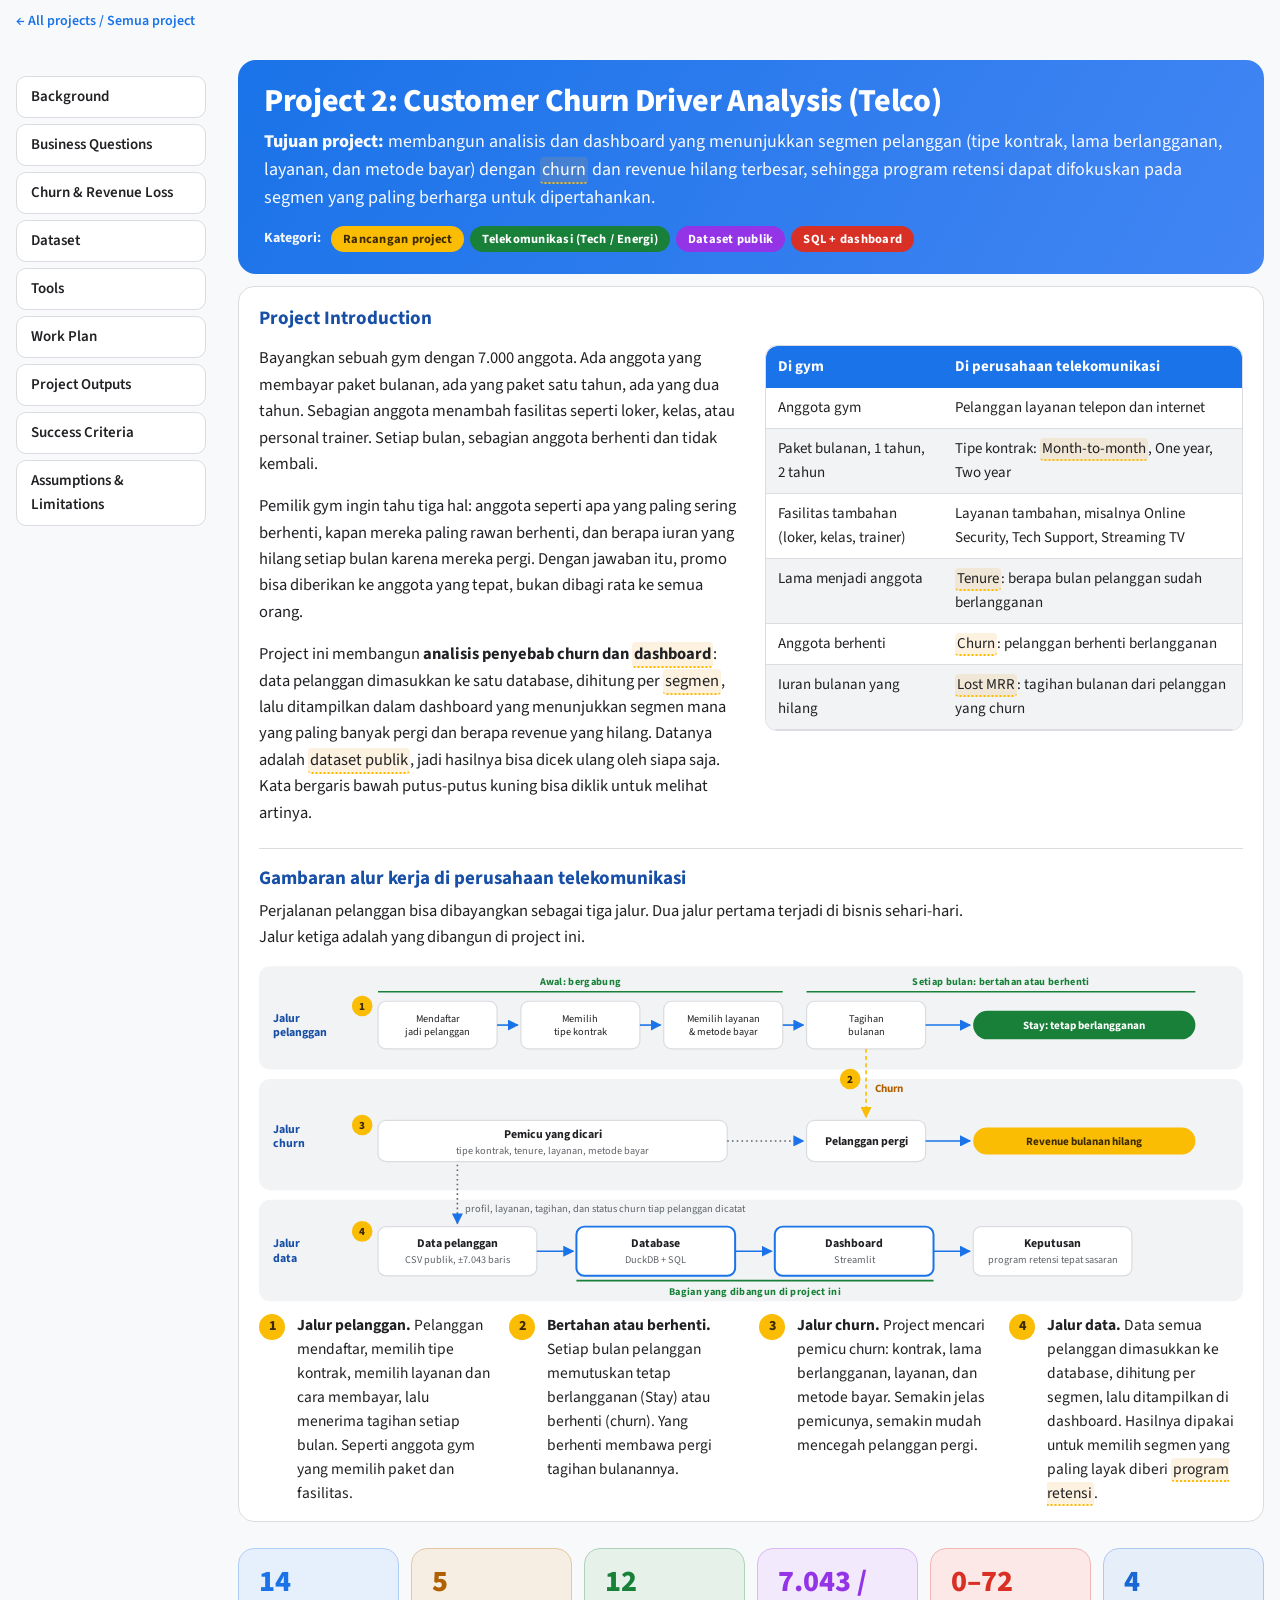
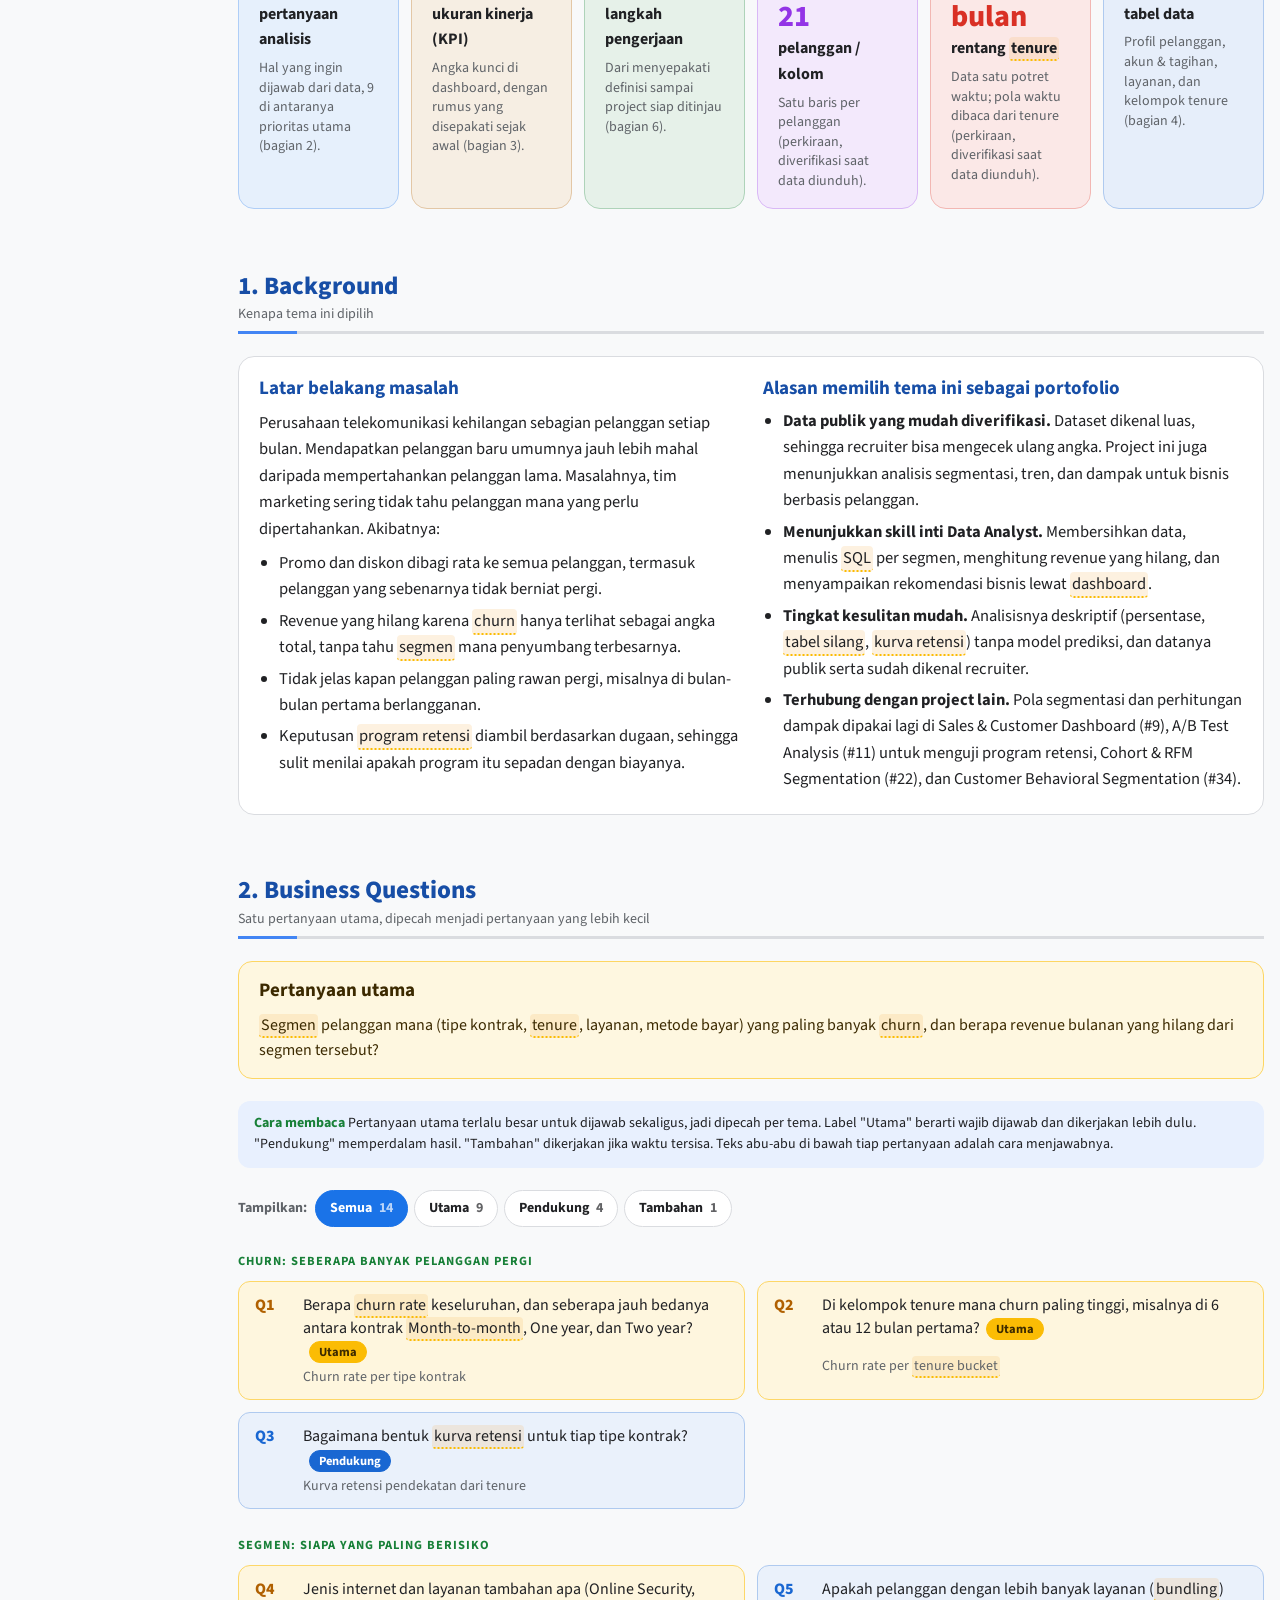
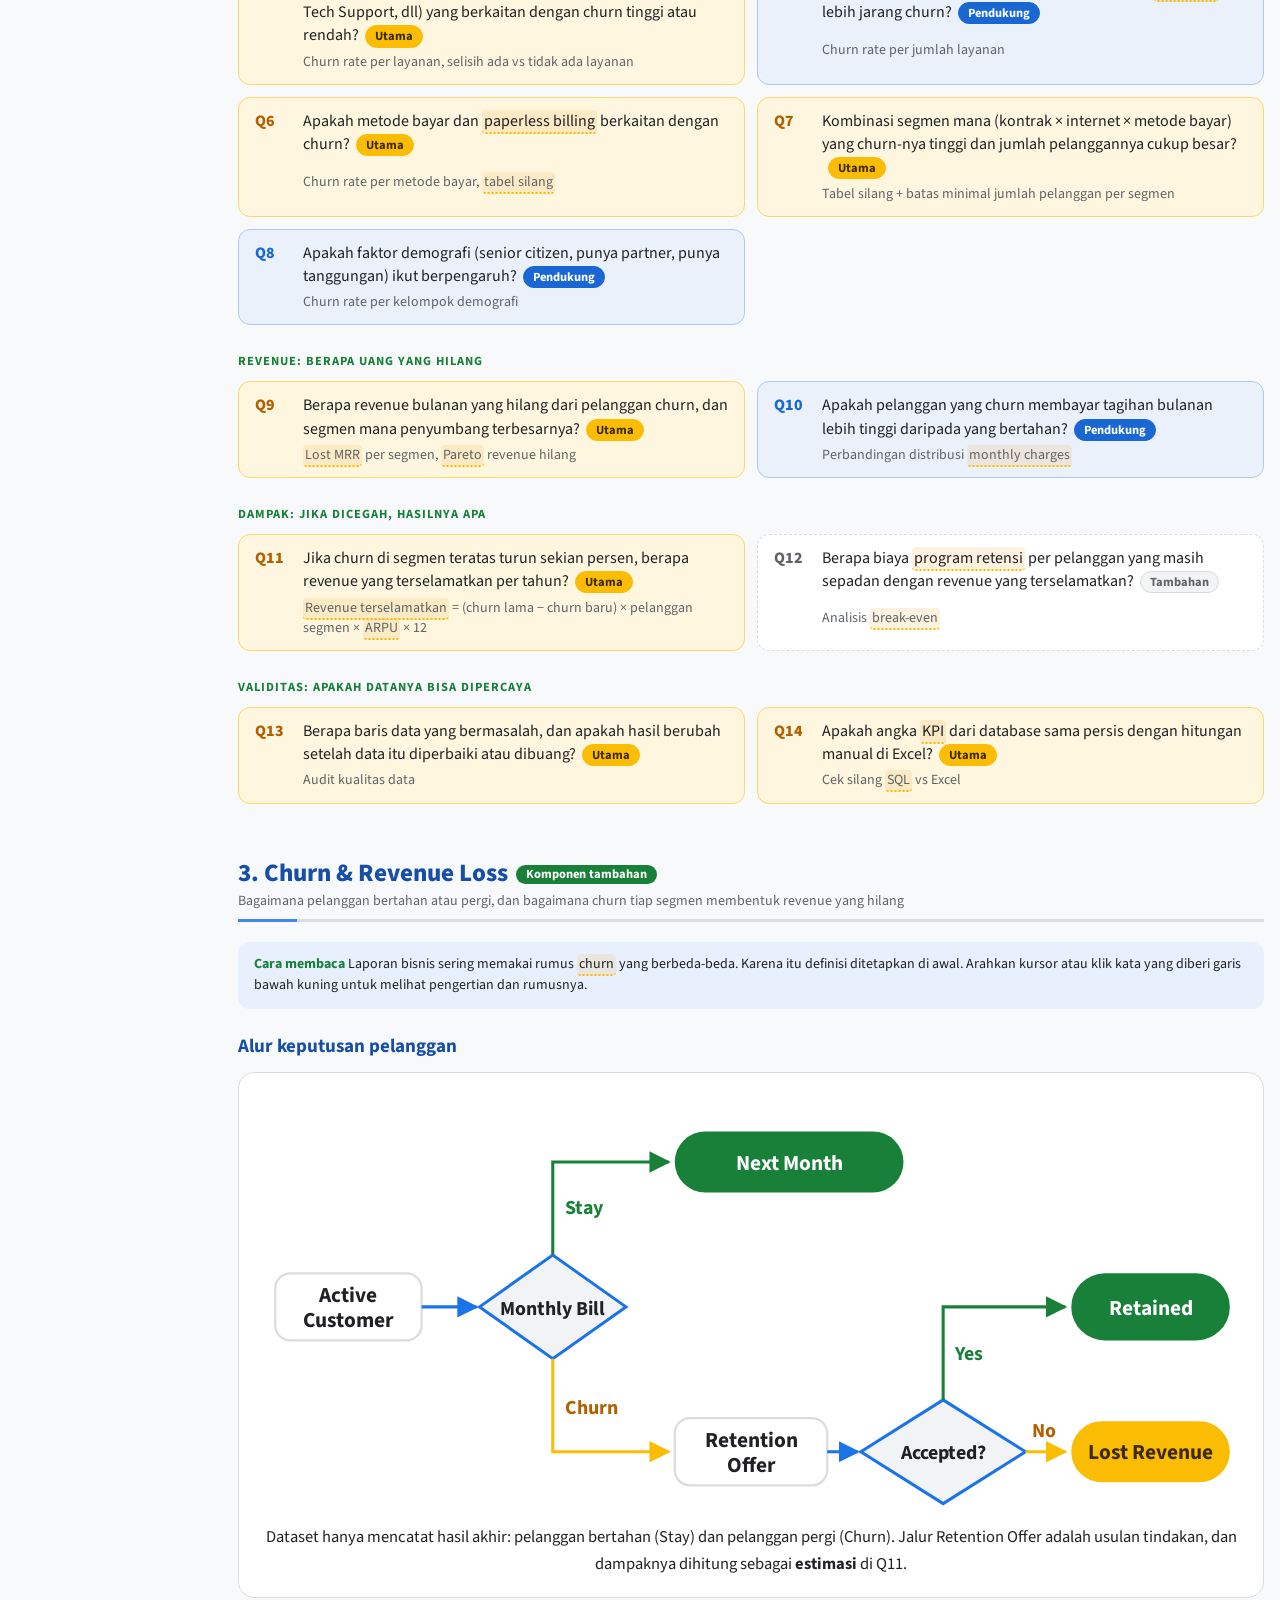
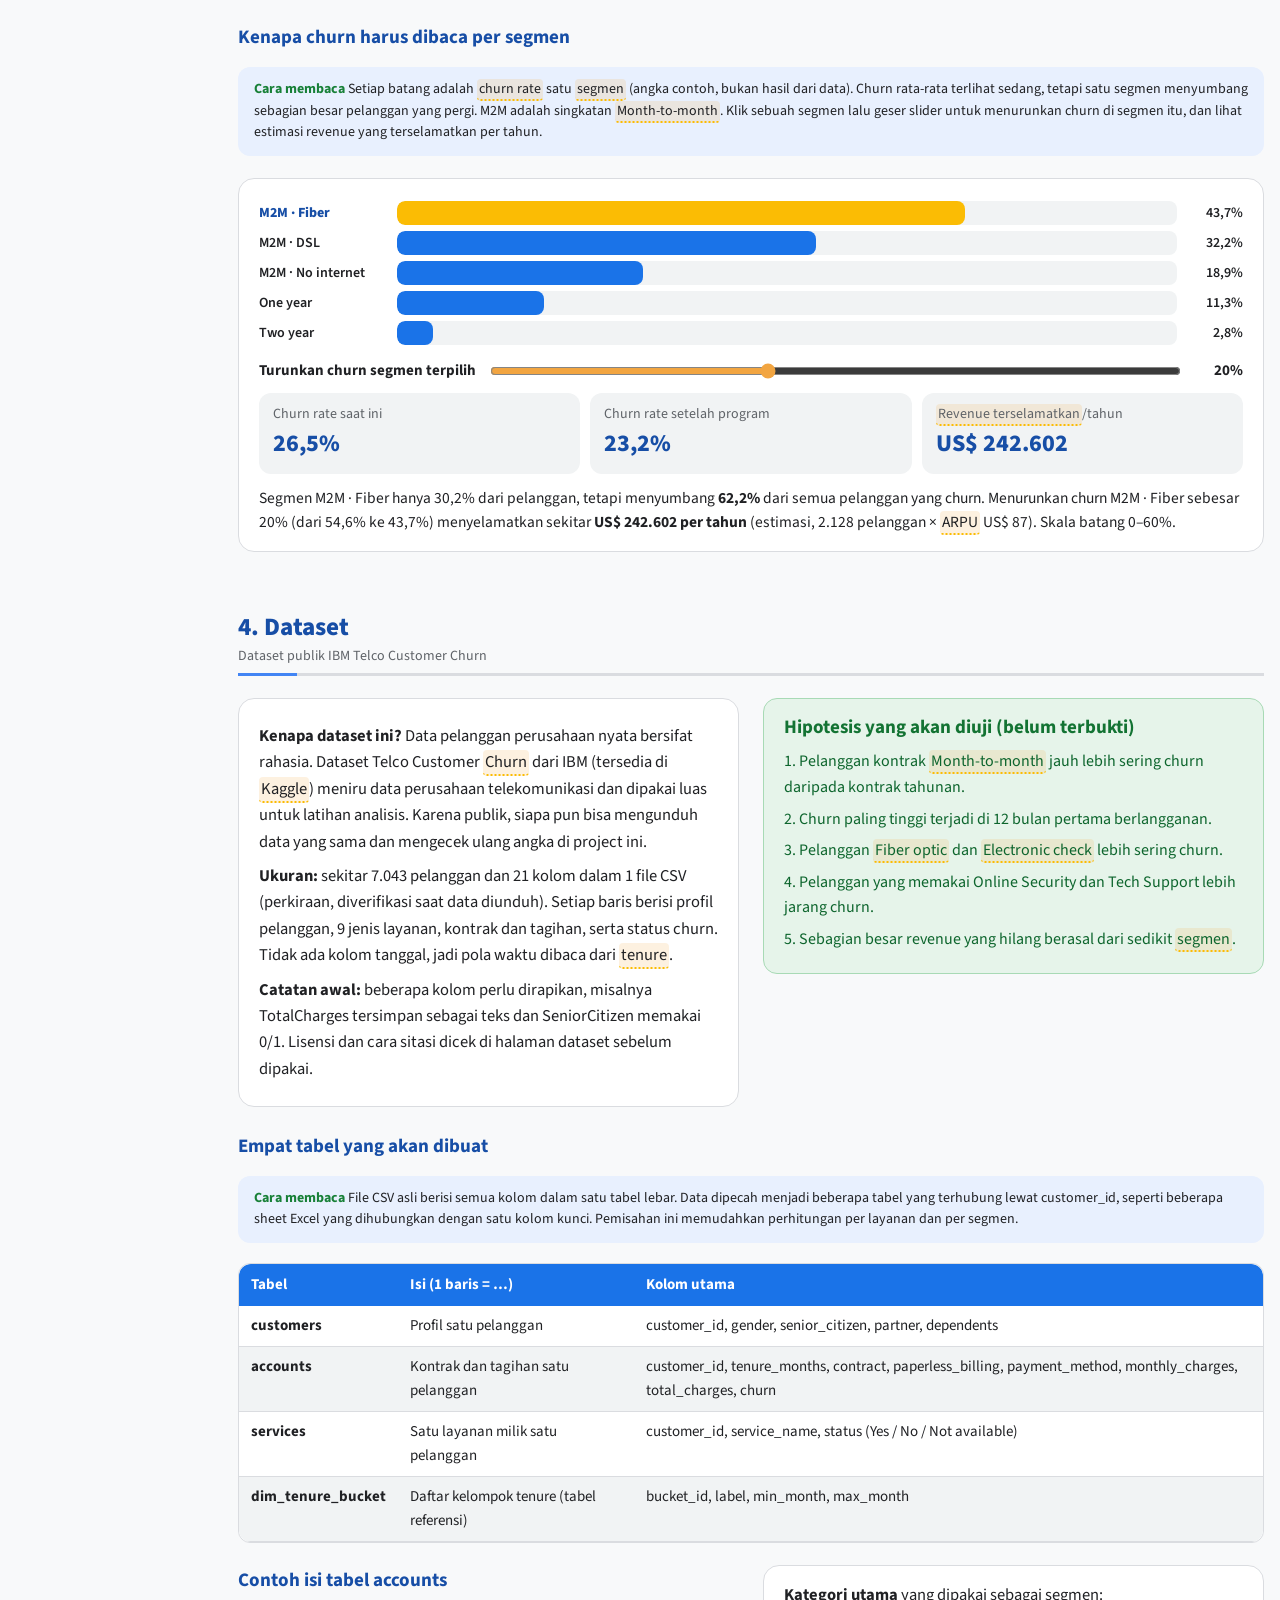
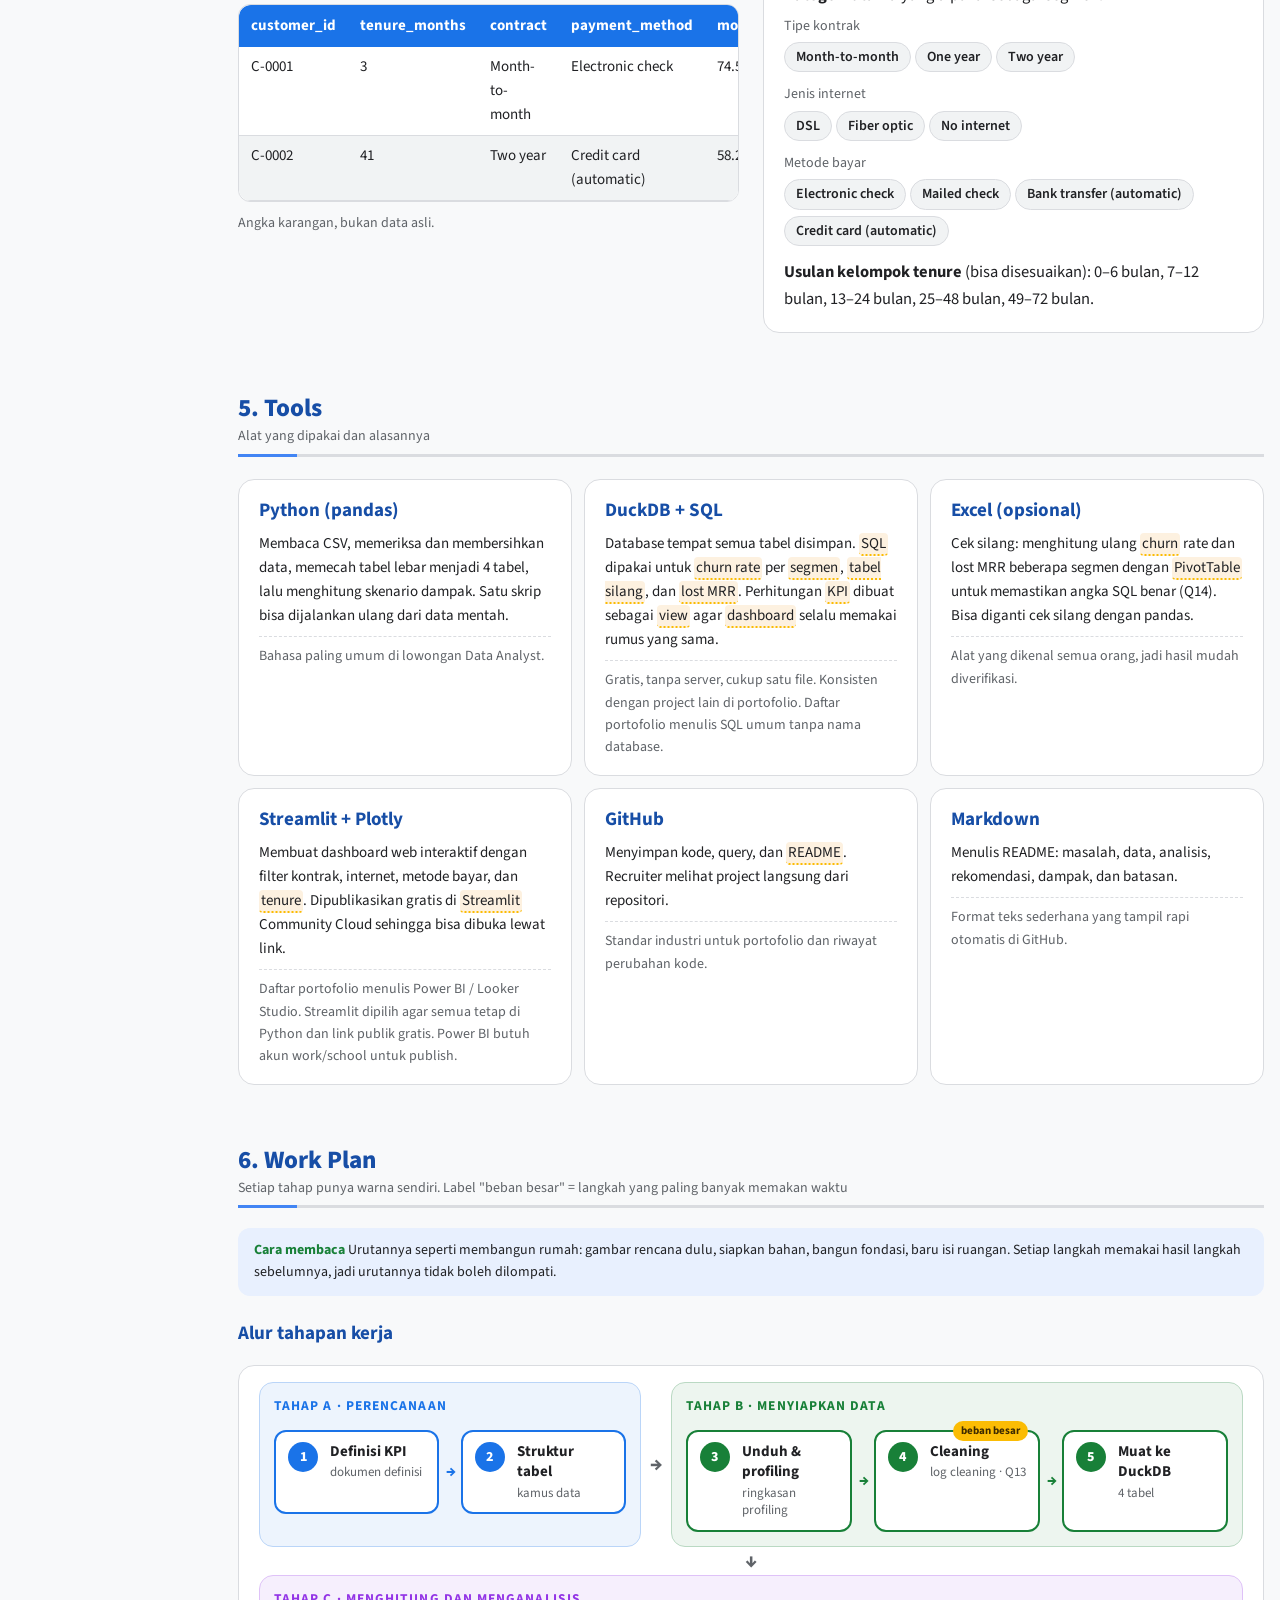
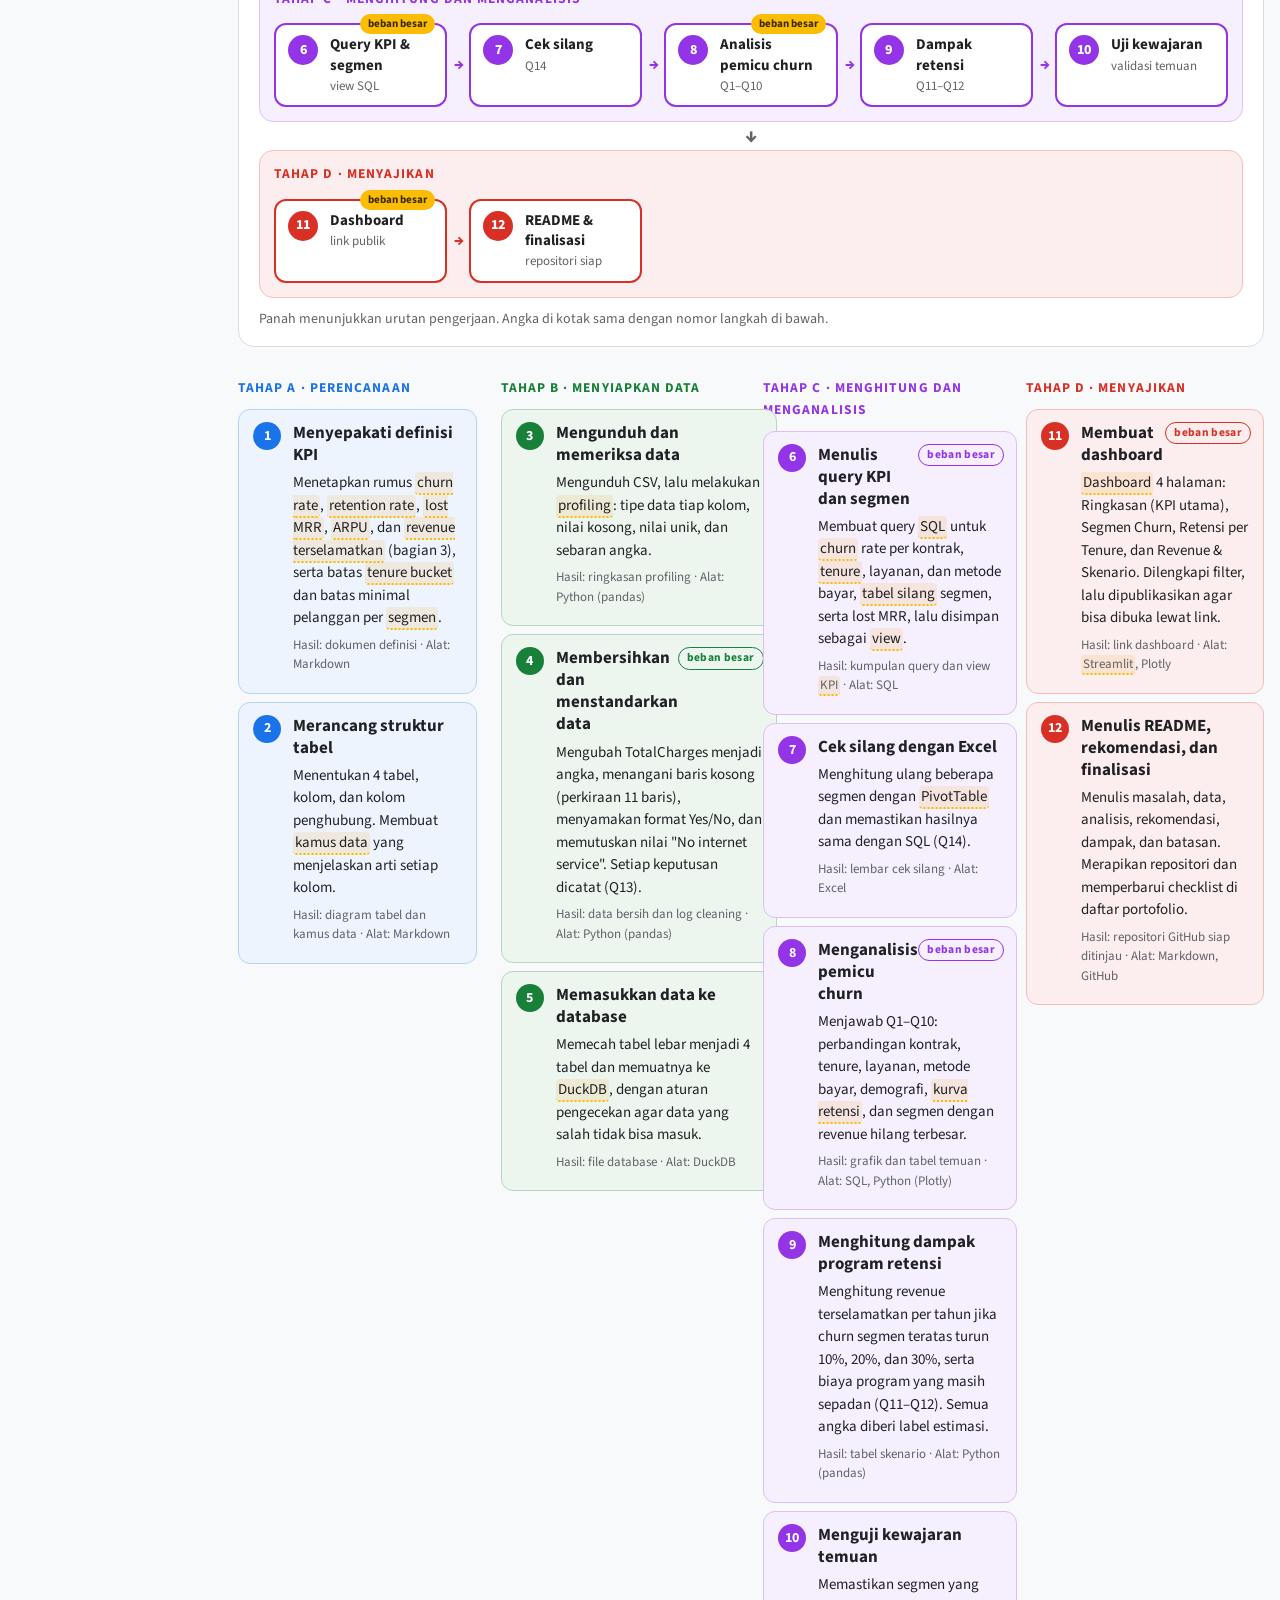
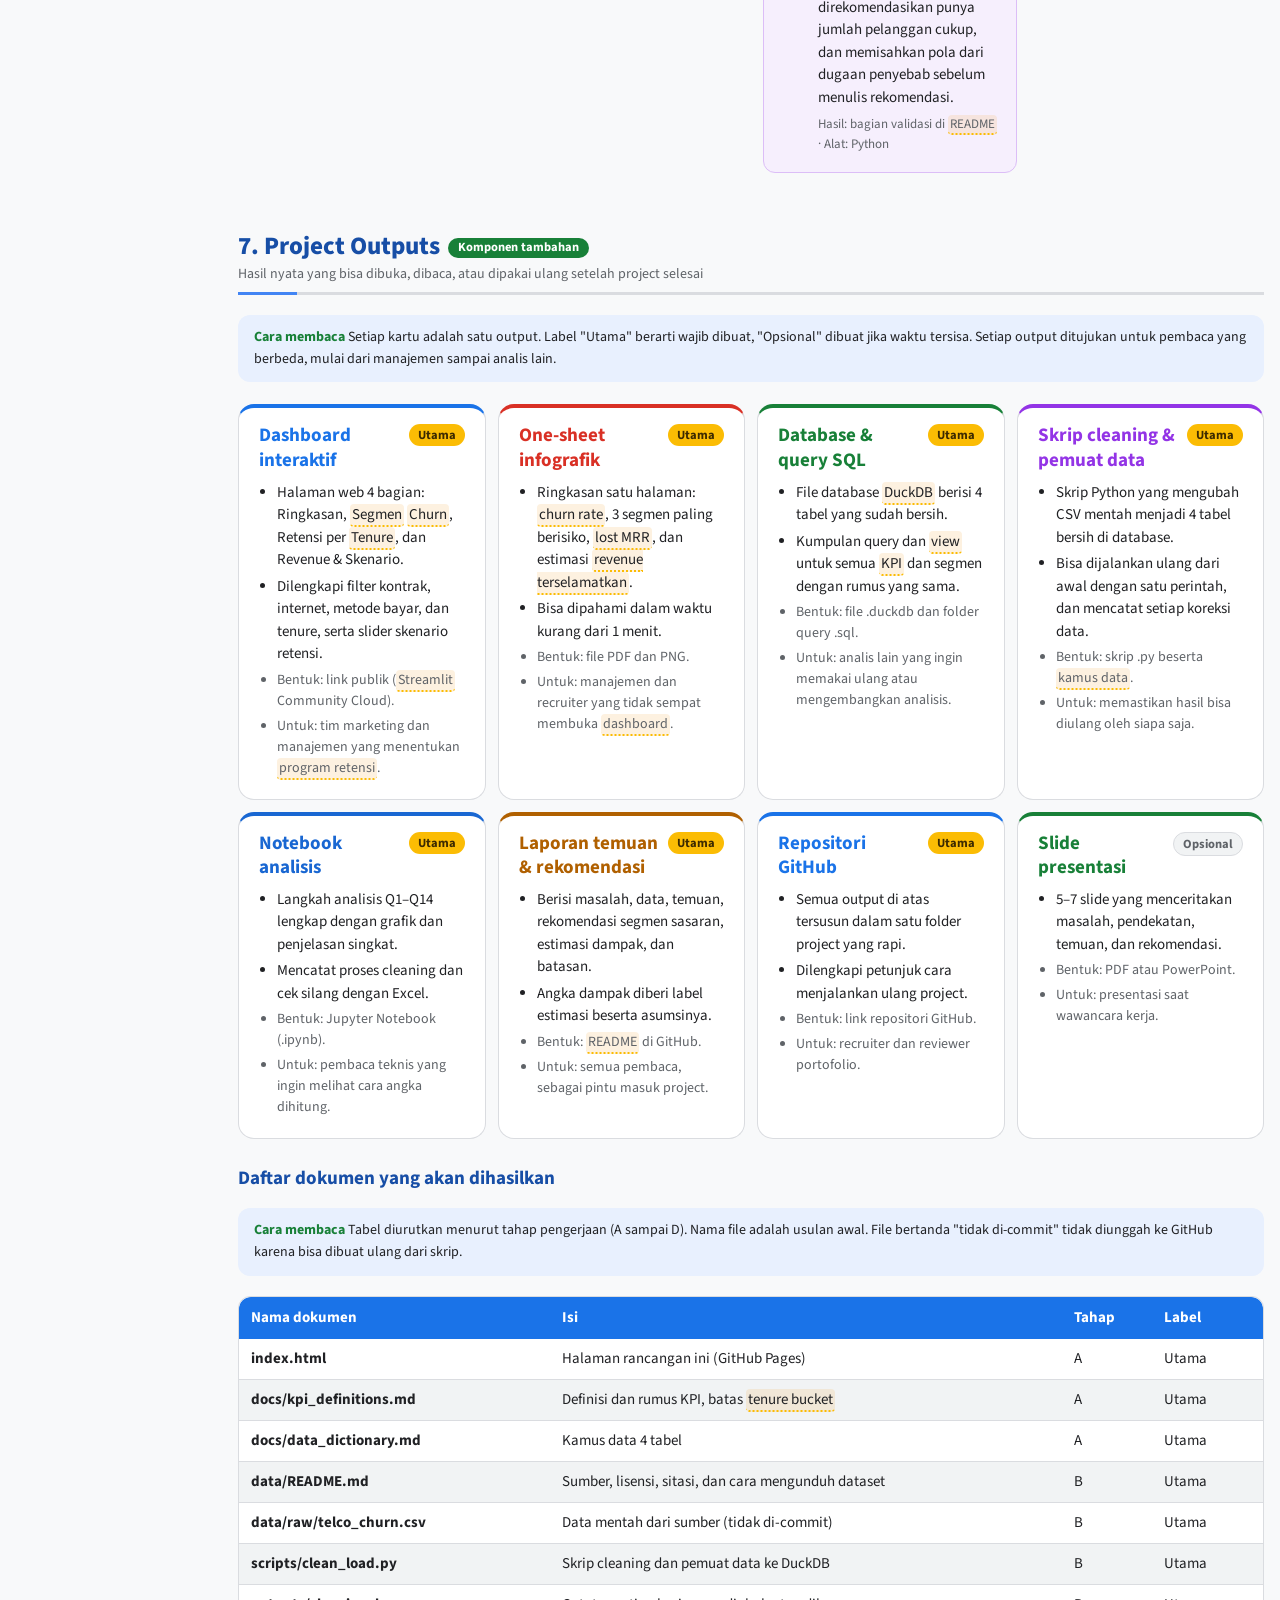
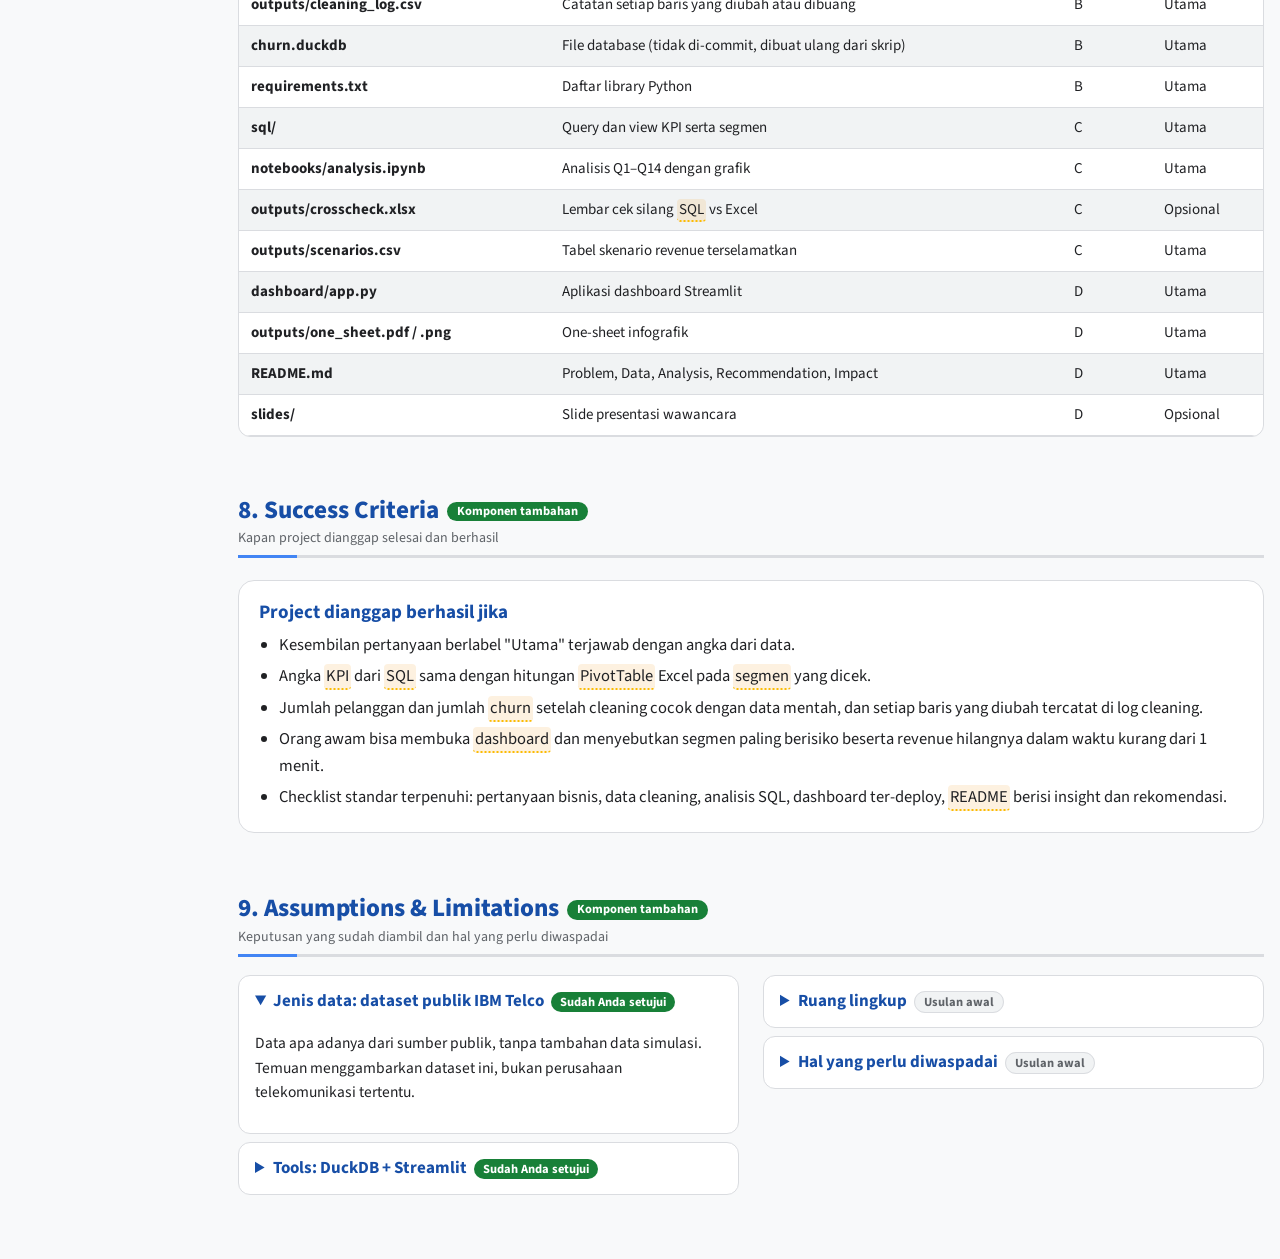
==== index.html @ 42f7bbb7 "Add Project 2 design page and README (status: Design) Co-Authored-By: Claude Opus 5.5 <noreply@anthr" ====
<!doctype html><html><head><meta charset=utf8><meta name=viewport content="width=device-width,initial-scale=1,viewport-fit=cover"><style>:root{color-scheme:light;box-sizing:border-box;padding-top:env(safe-area-inset-top,0px);padding-bottom:env(safe-area-inset-bottom,0px)}html{scroll-padding-top:env(safe-area-inset-top,0px)}body{margin:0;padding:0;font:14px -apple-system,BlinkMacSystemFont,sans-serif;background:#fff;color:#000}img{max-width:100%}[hidden]:not([hidden=until-found i]){display:none!important}</style></head><body>
<a href="https://bagusbernadi.github.io/" style="display:inline-block;margin:12px 16px;font:600 14px/1.4 'Source Sans 3',Arial,sans-serif;color:#1A73E8;text-decoration:none">← All projects / Semua project</a>
<title>Project 2: Customer Churn Telco</title>
<meta name="claude:viewport-fit-sides" content="cover">
<meta name="description" content="Rancangan project portofolio Data Analyst: analisis pemicu churn pelanggan telekomunikasi dan revenue yang hilang, dengan SQL dan dashboard.">
<link rel="preconnect" href="https://fonts.googleapis.com"><link rel="preconnect" href="https://fonts.gstatic.com" crossorigin>
<link rel="stylesheet" href="https://fonts.googleapis.com/css2?family=Source+Sans+3:wght@400;600;700;800&display=swap">
<style>
/* Layout: tema terang ala Google (single theme, sengaja): latar putih keabuan, kartu putih;
   biru = struktur, kuning = penanda utama, hijau = info pendukung, merah = aksen.
   Skala huruf: H1 32 · H2 25 · H3 19 · body 16.5 · keterangan 14 · label 12.5 */
:root{color-scheme:light;
--bg:#F8F9FA;--card:#FFFFFF;--sub:#F1F3F4;--line:#DADCE0;
--ink:#202124;--head:#174EA6;--mut:#5F6368;
--navy:#1A73E8;--navy-ink:#FFFFFF;--teal:#188038;--amber:#FBBC04;--amber-ink:#3C2A00;--bar:#1A73E8;--soft:#E8F0FE;
--gb:#4285F4;--gr:#EA4335;--gy:#FBBC04;--gg:#34A853;
--navyH:#1A73E8;--amberH:#B06000;--tealH:#188038;--plumH:#9334E6;--roseH:#D93025;--skyH:#1967D2;--onph:#fff;
--f:"Source Sans 3",Calibri,Carlito,"Segoe UI",Arial,sans-serif;
--h1:clamp(26px,2.6vw,32px);--h2:clamp(21px,2vw,25px);--h3:19px;--body:16.5px;--small:14px;--label:12.5px}
[hidden]{display:none!important}
*{box-sizing:border-box}html{scroll-padding-top:64px;scroll-behavior:smooth}
body{margin:0;background:var(--bg);color:var(--ink);font:400 var(--body)/1.6 var(--f)}
body::before{content:"";position:fixed;inset:0 0 auto;height:env(safe-area-inset-top,0px);background:var(--bg);z-index:10}
main{max-width:880px;margin:0 auto;padding-block:16px 56px;padding-left:max(16px,env(safe-area-inset-left,0px));padding-right:max(16px,env(safe-area-inset-right,0px))}
b,strong{font-weight:700}
nav{position:sticky;top:env(safe-area-inset-top,0px);z-index:9;background:var(--bg);padding:8px 0;display:flex;gap:6px;overflow-x:auto}
nav a{flex:none;background:var(--card);border:1px solid var(--line);color:var(--ink);text-decoration:none;border-radius:999px;padding:6px 14px;font-size:var(--small);font-weight:600}
nav a:hover,nav a:focus-visible{background:var(--amber);border-color:var(--amber);color:var(--amber-ink);outline:none}
.banner{background:var(--navy);color:var(--navy-ink);border-radius:18px;padding:22px 26px}
.banner h1{margin:0 0 8px;font-size:var(--h1);font-weight:800;line-height:1.2;text-wrap:balance;letter-spacing:-.01em}.banner p{margin:0;font-size:18px;line-height:1.55;opacity:.97}.banner .goal b{font-weight:800}
.tags{display:flex;gap:6px;flex-wrap:wrap;margin-top:14px}
.tags{align-items:center}.tlab{font-size:var(--small);font-weight:700;margin-right:4px;opacity:.95}
.tag{border-radius:999px;padding:3px 12px;font-size:var(--label);font-weight:700;background:rgba(255,255,255,.2);letter-spacing:.02em}.tag.a{background:var(--amber);color:var(--amber-ink)}
.card{border-radius:16px;padding:16px 20px;background:var(--card);border:1px solid var(--line);margin:12px 0}
.card p{margin:8px 0}
h2{font-size:var(--h2);font-weight:800;color:var(--head);margin:48px 0 10px;padding-bottom:8px;border-bottom:2px solid var(--line);line-height:1.25;text-wrap:balance}
h2 small{display:block;font-size:var(--small);font-weight:400;color:var(--mut);margin-top:4px}
h3{font-size:var(--h3);font-weight:700;color:var(--head);margin:16px 0 6px;line-height:1.3}
.card h3:first-child,.card>div>h3:first-child{margin-top:4px}
.add{display:inline-block;vertical-align:middle;margin-left:8px;border-radius:999px;padding:2px 10px;font-size:var(--label);font-weight:700;background:var(--teal);color:#fff}
.how{background:var(--soft);border-radius:12px;padding:12px 16px;margin:10px 0;font-size:var(--small);line-height:1.55;color:var(--ink)}.how::before{content:"Cara membaca ";font-weight:700;color:var(--teal)}
.callout{border-radius:14px;padding:14px 20px;margin:12px 0;font-size:16px}.callout h4{margin:0 0 6px;font-size:var(--h3);font-weight:700}.callout p{margin:6px 0}
.callout.a{background:var(--amber);color:var(--amber-ink)}.callout.g{background:var(--teal);color:#fff}
.kpis{display:grid;grid-template-columns:repeat(3,1fr);gap:12px;margin:14px 0}.kpis .card{margin:0}
.kpi .v{font-size:30px;font-weight:800;display:block;line-height:1.15;color:var(--head);font-variant-numeric:tabular-nums}.kpi .l{display:block;font-weight:700;font-size:16px;margin-top:2px}.kpi .d{display:block;font-size:var(--small);line-height:1.4;margin-top:6px;color:var(--mut)}
.kpi.t{background:var(--teal);border-color:var(--teal);color:#fff}.kpi.am{background:var(--amber);border-color:var(--amber);color:var(--amber-ink)}
.kpi.t .v,.kpi.t .d,.kpi.am .v,.kpi.am .d{color:inherit}
table{border-collapse:collapse;width:100%;font-size:15px;background:var(--card);border-radius:12px;overflow:hidden}
th{background:var(--navy);color:var(--navy-ink);padding:9px 12px;text-align:left;vertical-align:top;font-weight:700}
td{padding:8px 12px;border-bottom:1px solid var(--line);vertical-align:top}
tr:nth-child(odd) td{background:var(--sub)}
.scroll{overflow-x:auto;border:1px solid var(--line);border-radius:12px;margin:10px 0}
.q{background:var(--card);border:1px solid var(--line);border-radius:12px;padding:12px 16px;margin:6px 0;display:grid;grid-template-columns:40px 1fr;gap:4px 8px;font-size:16px;line-height:1.45}
.q .id{font-weight:800;color:var(--head)}.q .m{grid-column:2;font-size:var(--small);color:var(--mut)}
.pri{display:inline-block;border-radius:999px;padding:1px 9px;font-size:var(--label);font-weight:700;margin-left:6px;background:var(--sub);border:1px solid var(--line);color:var(--mut)}.pri.M{background:var(--amber);border-color:var(--amber);color:var(--amber-ink)}.pri.S{background:var(--navy);border-color:var(--navy);color:#fff}
.theme{font-size:var(--label);font-weight:700;color:var(--teal);margin:20px 0 4px;text-transform:uppercase;letter-spacing:.08em}
.flow{display:flex;flex-wrap:wrap;align-items:center;gap:6px;margin:8px 0}
.flow span{border-radius:999px;padding:5px 12px;font-size:var(--small);font-weight:700;background:var(--sub);border:1px solid var(--line)}
.flow span.ng{background:var(--amber);border-color:var(--amber);color:var(--amber-ink)}.flow span.ok{background:var(--teal);border-color:var(--teal);color:#fff}.flow i{font-style:normal;color:var(--mut);font-size:var(--small)}
.row{display:flex;align-items:center;gap:8px;margin:6px 0;width:100%;font:inherit;font-size:var(--small);color:var(--ink);background:none;border:0;padding:0;cursor:pointer;text-align:left}
.row .n{width:96px;flex:none;font-weight:600}.row .tr{flex:1;background:var(--sub);border-radius:8px;height:24px;position:relative;overflow:hidden}
.row .b{position:absolute;left:0;top:0;bottom:0;border-radius:8px;background:var(--bar);transition:width .25s}
.row.sel .b{background:var(--amber)}.row.sel .n{color:var(--head);font-weight:800}
.row .c{width:58px;text-align:right;flex:none;font-variant-numeric:tabular-nums;font-weight:600}
.row:focus-visible{outline:3px solid var(--amber);outline-offset:2px;border-radius:8px}
.ctl{display:flex;align-items:center;gap:12px;margin:14px 0 10px;font-weight:700;font-size:15px}.ctl input{flex:1;accent-color:#F2A541}.ctl output{min-width:48px;text-align:right}
.res{display:grid;grid-template-columns:repeat(3,1fr);gap:10px;margin-top:10px}.res div{background:var(--sub);border-radius:12px;padding:10px 14px;font-size:var(--small);color:var(--mut)}.res b{display:block;font-size:24px;font-weight:800;color:var(--head);font-variant-numeric:tabular-nums}
.steps{counter-reset:s;display:grid;gap:8px;margin:10px 0;padding:0;list-style:none}
.steps li{background:var(--card);border:1px solid var(--line);border-radius:12px;padding:12px 14px 12px 54px;position:relative}
.steps li::before{counter-increment:s;content:counter(s);position:absolute;left:14px;top:12px;width:28px;height:28px;border-radius:50%;background:var(--navy);color:#fff;font-weight:700;display:grid;place-items:center;font-size:14px}
.steps li.L::before{background:var(--amber);color:var(--amber-ink)}
.steps b.t{display:block;font-size:17px;color:var(--head);line-height:1.3}.steps p{margin:6px 0;font-size:15px;line-height:1.5}.steps .meta{font-size:13px;color:var(--mut)}
.phase{font-size:var(--label);font-weight:700;color:var(--teal);margin:18px 0 0;text-transform:uppercase;letter-spacing:.08em}
.tools{display:grid;grid-template-columns:repeat(2,1fr);gap:12px;margin:12px 0}.tools .card{margin:0}
.tools b{display:block;font-size:var(--h3);color:var(--head)}.tools .r{font-size:15px;margin:6px 0 0}.tools .alt{font-size:var(--small);color:var(--mut);margin:8px 0 0;padding-top:8px;border-top:1px dashed var(--line)}
details{background:var(--card);border:1px solid var(--line);border-radius:12px;padding:12px 16px;margin:8px 0}summary{cursor:pointer;font-weight:700;font-size:17px;color:var(--head)}details p{font-size:15.5px}
.pill{border-radius:999px;padding:1px 9px;font-size:var(--label);font-weight:700;background:var(--teal);color:#fff;margin-left:4px}.pill.d{background:var(--sub);border:1px solid var(--line);color:var(--mut)}
.chip{display:inline-block;border-radius:999px;padding:3px 11px;margin:3px 4px 3px 0;font-size:var(--small);font-weight:600;background:var(--sub);border:1px solid var(--line)}
.tm{border-bottom:2px dotted var(--amber);background:rgba(242,165,65,.16);border-radius:4px;padding:0 2px;cursor:help}
#tip{position:fixed;display:none;max-width:320px;white-space:pre-line;background:#202124;color:#fff;padding:10px 12px;border-radius:12px;font-size:var(--small);line-height:1.4;z-index:20;box-shadow:0 6px 20px rgba(0,0,0,.25)}
ul.tight{margin:6px 0;padding-left:20px}ul.tight li{margin:5px 0}
.intro>.layout{grid-column:1/-1}
.layout{margin-top:14px;padding-top:14px;border-top:1px solid var(--line)}.layout .lead{margin:4px 0 10px;max-width:90ch}
.figw{overflow-x:auto;margin:8px 0}.figw svg{display:block;width:100%;min-width:860px;height:auto;font-family:var(--f)}
.figw .lane{fill:var(--sub)}.figw .box{fill:var(--card);stroke:var(--line);stroke-width:1.5}.figw .box.hi{stroke:var(--bar);stroke-width:2.5}
.figw text{fill:var(--ink)}.figw .ln{font-size:15px;font-weight:700;fill:var(--head)}.figw .gl{font-size:13px;font-weight:700;fill:var(--teal);letter-spacing:.03em}
.figw .bt{font-size:13px}.figw .b{font-size:15px;font-weight:700}.figw .st{font-size:13px;fill:var(--mut)}
.figw .grp{stroke:var(--teal);stroke-width:2}.figw .ar{stroke:var(--bar);stroke-width:2}.figw .ah{fill:var(--bar)}
.figw .ng,.figw .ngs{stroke:var(--amber);stroke-width:2;stroke-dasharray:5 4}.figw .aha{fill:var(--amber)}.figw .nl{font-size:14px;font-weight:700;fill:var(--amberH)}
.figw .dt{stroke:var(--mut);stroke-width:2;stroke-dasharray:2 4}
.figw .okb{fill:var(--teal)}.figw .scb{fill:var(--amber)}.figw .wt{fill:#fff;font-size:14px;font-weight:700}.figw .at{fill:var(--amber-ink);font-size:14px;font-weight:700}
.figw .mk{fill:var(--amber)}.figw .mt{fill:var(--amber-ink);font-size:14px;font-weight:800}
.legend{counter-reset:l;list-style:none;padding:0;margin:10px 0 0;display:grid;gap:10px}
.legend li{counter-increment:l;position:relative;padding-left:38px;font-size:15.5px;line-height:1.55}
.legend li::before{content:counter(l);position:absolute;left:0;top:1px;width:26px;height:26px;border-radius:50%;background:var(--amber);color:var(--amber-ink);font-weight:800;font-size:14px;display:grid;place-items:center}
@media (min-width:1000px){.legend{grid-template-columns:repeat(4,1fr);gap:16px}}
.kpi{--h:var(--navyH);background:color-mix(in srgb,var(--h) 11%,var(--card));border-color:color-mix(in srgb,var(--h) 35%,var(--card))}
.kpi .v{color:var(--h)}.kpi .l{color:var(--ink)}.kpi .d{color:var(--mut)}
.q[data-p="M"]{background:color-mix(in srgb,var(--amber) 13%,var(--card));border-color:color-mix(in srgb,var(--amber) 60%,var(--card))}
.q[data-p="S"]{background:color-mix(in srgb,var(--skyH) 9%,var(--card));border-color:color-mix(in srgb,var(--skyH) 35%,var(--card))}
.q[data-p="N"]{border-style:dashed}
.q[data-p="M"] .id{color:var(--amberH)}.q[data-p="S"] .id{color:var(--skyH)}.q[data-p="N"] .id{color:var(--mut)}
.pri.S{background:var(--skyH);border-color:var(--skyH);color:var(--onph)}
.fbar{display:flex;flex-wrap:wrap;align-items:center;gap:6px;margin:12px 0 4px}.fbar span{font-size:var(--small);font-weight:700;color:var(--mut);margin-right:2px}
.fb{font:inherit;font-size:var(--small);font-weight:700;cursor:pointer;border-radius:999px;padding:6px 14px;border:1px solid var(--line);background:var(--card);color:var(--ink)}
.fb i{font-style:normal;opacity:.7;margin-left:4px}.fb:hover{border-color:var(--bar)}.fb:focus-visible{outline:3px solid var(--amber);outline-offset:2px}
.fb.on{background:var(--navy);border-color:var(--navy);color:#fff}.fb.on[data-f="M"]{background:var(--amber);border-color:var(--amber);color:var(--amber-ink)}.fb.on[data-f="S"]{background:var(--skyH);border-color:var(--skyH);color:var(--onph)}
.defs p{margin:0 0 12px}.defs p:last-child{margin:0}
.fx{display:inline-block;margin:2px 0;padding:1px 9px;border-radius:8px;background:color-mix(in srgb,var(--tealH) 12%,var(--card));border:1px solid color-mix(in srgb,var(--tealH) 40%,var(--card));color:var(--tealH);font-weight:700;font-size:15px;white-space:normal}
.figw.fl svg{min-width:520px;max-width:1000px;margin:0 auto}.flowfull .card{padding:20px 24px}.flowfull .card>p{text-align:center;margin:12px 0 0}.figw .dia{fill:var(--sub);stroke:var(--bar);stroke-width:2}.figw .b2{font-size:14px;font-weight:700}
.figw .arT{fill:none;stroke:var(--teal);stroke-width:2}.figw .aht{fill:var(--teal)}.figw .arA{fill:none;stroke:var(--amber);stroke-width:2}.figw .aha2{fill:var(--amber)}
.figw .lt{font-size:13px;font-weight:700;fill:var(--tealH)}.figw .la{font-size:13px;font-weight:700;fill:var(--amberH)}
.ph .phase{color:var(--ph);font-size:13.5px}
.ph .steps li{background:color-mix(in srgb,var(--ph) 8%,var(--card));border-color:color-mix(in srgb,var(--ph) 32%,var(--card))}
.ph .steps li::before,.ph .steps li.L::before{background:var(--ph);color:var(--onph)}
.ph .steps b.t{color:var(--ink)}
.steps li.L::after{content:"beban besar";position:absolute;right:12px;top:12px;font-size:11.5px;font-weight:700;letter-spacing:.03em;padding:1px 8px;border-radius:999px;border:1px solid var(--ph,var(--amber));color:var(--ph,var(--amber))}
.steps li.L b.t{padding-right:84px}
.banner{background:linear-gradient(120deg,#1A73E8,#4285F4)}
h2{border-bottom:3px solid transparent;border-image:linear-gradient(90deg,var(--gb) 0 60px,var(--line) 60px) 1}
nav a:nth-child(4n+1):hover{background:var(--gb);border-color:var(--gb);color:#fff}nav a:nth-child(4n+2):hover{background:var(--gr);border-color:var(--gr);color:#fff}nav a:nth-child(4n+4):hover{background:var(--gg);border-color:var(--gg);color:#fff}
.callout.g{background:#E6F4EA;color:#0D652D;border:1px solid #A8DAB5}.callout.g h4{color:#137333}
.callout.a{background:#FEF7E0;color:#3C2A00;border:1px solid #FDD663}
.outs{display:grid;gap:12px;margin:12px 0}.outs .card{margin:0}
.out{--h:var(--navyH);border-top:4px solid var(--h)}
.out .oh{display:flex;align-items:flex-start;justify-content:space-between;gap:8px}.out .oh b{font-size:var(--h3);color:var(--h);line-height:1.3}
.ob{flex:none;border-radius:999px;padding:1px 9px;font-size:var(--label);font-weight:700;background:var(--amber);color:var(--amber-ink)}.ob.opt{background:var(--sub);border:1px solid var(--line);color:var(--mut)}
.out ul{margin:8px 0 0;padding-left:18px;font-size:15px;line-height:1.5}.out li{margin:4px 0}
.out li:nth-last-child(-n+2){color:var(--mut);font-size:14px}
@media (min-width:700px){.outs{grid-template-columns:repeat(2,1fr)}}
@media (min-width:1280px){.outs{grid-template-columns:repeat(4,1fr)}}
/* layar lebar: nav jadi sidebar, konten dibagi kolom */
.two{display:grid;gap:0 24px;align-items:start}.two>*{min-width:0}
.qgrid{display:grid;gap:0 12px}.qgrid>*{min-width:0}
@media (min-width:1000px){
main{max-width:1480px}
.two,.qgrid{grid-template-columns:1fr 1fr}.qgrid .theme{grid-column:1/-1}
.kpis{grid-template-columns:repeat(6,1fr)}.tools{grid-template-columns:repeat(3,1fr)}
.intro{display:grid;grid-template-columns:1fr 1fr;column-gap:28px;align-items:start}.intro h3{grid-column:1/-1}.intro>p{grid-column:1}.intro>.scroll{grid-column:2;grid-row:2/span 3;margin-top:8px}
.phases{display:grid;grid-template-columns:repeat(2,1fr);gap:0 24px}.phases>*{min-width:0}
}
@media (min-width:1280px){
main{display:grid;grid-template-columns:190px minmax(0,1fr);column-gap:32px}
main>*{grid-column:2}
main>nav{grid-column:1;grid-row:1/span 60;align-self:start;flex-direction:column;padding-top:16px}
main>nav a{border-radius:10px;font-size:15px;padding:8px 14px}
.phases{grid-template-columns:repeat(4,1fr)}
}
@media (max-width:620px){.kpis,.res{grid-template-columns:1fr 1fr}.tools{grid-template-columns:1fr}.row .n{width:78px}.banner{padding:18px}}
@media (prefers-reduced-motion:reduce){html{scroll-behavior:auto}.row .b{transition:none}}
/* Project 2: tambahan */
.row .n{width:130px}
.tag.c1{background:#188038;color:#fff}.tag.c2{background:#9334E6;color:#fff}.tag.c3{background:#D93025;color:#fff}.tag.c4{background:#fff;color:#174EA6}
.wf{display:grid;gap:0}
.wrow{display:grid;gap:0}
.wl{--c:var(--navyH);background:color-mix(in srgb,var(--c) 8%,var(--card));border:1px solid color-mix(in srgb,var(--c) 30%,var(--card));border-radius:14px;padding:12px 14px 14px;min-width:0}
.wl h4{margin:0 0 6px;color:var(--c);font-size:13.5px;font-weight:700;text-transform:uppercase;letter-spacing:.08em}
.ws{display:grid;gap:24px;padding-top:8px}
.wb{position:relative;background:var(--card);border:2px solid var(--c);border-radius:12px;padding:10px 12px 10px 54px;font-size:15px;line-height:1.35;min-height:56px}
.wb .n{position:absolute;left:12px;top:10px;width:30px;height:30px;border-radius:50%;background:var(--c);color:var(--onph);display:grid;place-items:center;font-weight:800;font-size:14px}
.wb b{display:block;color:var(--ink)}.wb .s{display:block;font-size:13px;color:var(--mut);margin-top:2px}
.wb.L::before{content:"beban besar";position:absolute;top:-11px;right:10px;background:var(--amber);color:var(--amber-ink);font-size:11px;font-weight:700;padding:0 8px;border-radius:999px;line-height:20px}
.wb::after{content:"↓";position:absolute;left:50%;bottom:-23px;transform:translateX(-50%);color:var(--c);font-weight:800;font-size:16px}
.ws>.wb:last-child::after{content:none}
.wsep{text-align:center;color:var(--mut);font-weight:800;font-size:20px;line-height:28px}.wsep::before{content:"↓"}
@media (min-width:1200px){
.wrow{grid-template-columns:2fr 30px 3fr;align-items:stretch}
.wrow>.wsep{display:grid;place-items:center}.wrow>.wsep::before{content:"→"}
.ws{grid-template-columns:repeat(var(--k),minmax(0,1fr));gap:22px}
.wl[style*="--k:5"] .ws{grid-template-columns:repeat(5,minmax(0,1fr))}
.wb::after{content:"→";left:auto;right:-19px;bottom:auto;top:50%;transform:translateY(-50%)}
}
@media (max-width:620px){.row .n{width:112px;font-size:13px}}

</style>

<main>
<nav aria-label="Section navigation"><a href="#s1">Background</a><a href="#s2">Business Questions</a><a href="#s3">Churn &amp; Revenue Loss</a><a href="#s4">Dataset</a><a href="#s5">Tools</a><a href="#s6">Work Plan</a><a href="#s7">Project Outputs</a><a href="#s8">Success Criteria</a><a href="#s9">Assumptions &amp; Limitations</a></nav>

<header class="banner"><h1>Project 2: Customer Churn Driver Analysis (Telco)</h1>
<p class="goal"><b>Tujuan project:</b> membangun analisis dan dashboard yang menunjukkan segmen pelanggan (tipe kontrak, lama berlangganan, layanan, dan metode bayar) dengan <span class="tm" tabindex="0" data-d="Churn: pelanggan berhenti berlangganan dan tidak kembali.&#10;Contoh: dari 100 pelanggan, 26 berhenti berlangganan, berarti ada 26 pelanggan churn.">churn</span> dan revenue hilang terbesar, sehingga program retensi dapat difokuskan pada segmen yang paling berharga untuk dipertahankan.</p>
<div class="tags"><span class="tlab">Kategori:</span><span class="tag a">Rancangan project</span><span class="tag c1">Telekomunikasi (Tech / Energi)</span><span class="tag c2">Dataset publik</span><span class="tag c3">SQL + dashboard</span></div></header>

<section class="card intro">
<h3>Project Introduction</h3>
<p>Bayangkan sebuah gym dengan 7.000 anggota. Ada anggota yang membayar paket bulanan, ada yang paket satu tahun, ada yang dua tahun. Sebagian anggota menambah fasilitas seperti loker, kelas, atau personal trainer. Setiap bulan, sebagian anggota berhenti dan tidak kembali.</p>
<p>Pemilik gym ingin tahu tiga hal: anggota seperti apa yang paling sering berhenti, kapan mereka paling rawan berhenti, dan berapa iuran yang hilang setiap bulan karena mereka pergi. Dengan jawaban itu, promo bisa diberikan ke anggota yang tepat, bukan dibagi rata ke semua orang.</p>
<div class="scroll"><table><tr><th>Di gym</th><th>Di perusahaan telekomunikasi</th></tr>
<tr><td>Anggota gym</td><td>Pelanggan layanan telepon dan internet</td></tr>
<tr><td>Paket bulanan, 1 tahun, 2 tahun</td><td>Tipe kontrak: Month-to-month, One year, Two year</td></tr>
<tr><td>Fasilitas tambahan (loker, kelas, trainer)</td><td>Layanan tambahan, misalnya Online Security, Tech Support, Streaming TV</td></tr>
<tr><td>Lama menjadi anggota</td><td>Tenure: berapa bulan pelanggan sudah berlangganan</td></tr>
<tr><td>Anggota berhenti</td><td>Churn: pelanggan berhenti berlangganan</td></tr>
<tr><td>Iuran bulanan yang hilang</td><td>Lost MRR: tagihan bulanan dari pelanggan yang churn</td></tr>
</table></div>
<p>Project ini membangun <b>analisis penyebab churn dan dashboard</b>: data pelanggan dimasukkan ke satu database, dihitung per segmen, lalu ditampilkan dalam dashboard yang menunjukkan segmen mana yang paling banyak pergi dan berapa revenue yang hilang. Datanya adalah dataset publik, jadi hasilnya bisa dicek ulang oleh siapa saja. Kata bergaris bawah putus-putus kuning bisa diklik untuk melihat artinya.</p>
<div class="layout">
<h3>Gambaran alur kerja di perusahaan telekomunikasi</h3>
<p class="lead">Perjalanan pelanggan bisa dibayangkan sebagai tiga jalur. Dua jalur pertama terjadi di bisnis sehari-hari. Jalur ketiga adalah yang dibangun di project ini.</p>
<div class="figw"><svg viewBox="0 0 1240 432" role="img" aria-label="Alur pelanggan telekomunikasi: jalur pelanggan dari mendaftar sampai tagihan bulanan, jalur churn ketika pelanggan berhenti dan revenue hilang, dan jalur data menuju database, dashboard, dan keputusan program retensi"><defs><marker id="mN" viewBox="0 0 10 10" refX="9" refY="5" markerWidth="7" markerHeight="7" orient="auto"><path class="ah" d="M0 0L10 5L0 10z"/></marker><marker id="mA" viewBox="0 0 10 10" refX="9" refY="5" markerWidth="7" markerHeight="7" orient="auto"><path class="aha" d="M0 0L10 5L0 10z"/></marker></defs>
<rect class="lane" x="0" y="8" width="1240" height="130" rx="14"/><rect class="lane" x="0" y="150" width="1240" height="140" rx="14"/><rect class="lane" x="0" y="302" width="1240" height="128" rx="14"/>
<text class="ln" x="18" y="78">Jalur</text><text class="ln" x="18" y="96">pelanggan</text><text class="ln" x="18" y="218">Jalur</text><text class="ln" x="18" y="236">churn</text><text class="ln" x="18" y="362">Jalur</text><text class="ln" x="18" y="380">data</text>
<line class="grp" x1="150" x2="660" y1="40" y2="40"/><text class="gl" x="405" y="32" text-anchor="middle">Awal: bergabung</text>
<line class="grp" x1="690" x2="1180" y1="40" y2="40"/><text class="gl" x="935" y="32" text-anchor="middle">Setiap bulan: bertahan atau berhenti</text>
<rect class="box" x="150" y="52" width="150" height="60" rx="10"/><text class="bt" x="225" y="78" text-anchor="middle">Mendaftar</text><text class="bt" x="225" y="95" text-anchor="middle">jadi pelanggan</text>
<line class="ar" x1="300" x2="326" y1="82" y2="82" marker-end="url(#mN)"/>
<rect class="box" x="330" y="52" width="150" height="60" rx="10"/><text class="bt" x="405" y="78" text-anchor="middle">Memilih</text><text class="bt" x="405" y="95" text-anchor="middle">tipe kontrak</text>
<line class="ar" x1="480" x2="506" y1="82" y2="82" marker-end="url(#mN)"/>
<rect class="box" x="510" y="52" width="150" height="60" rx="10"/><text class="bt" x="585" y="78" text-anchor="middle">Memilih layanan</text><text class="bt" x="585" y="95" text-anchor="middle">&amp; metode bayar</text>
<line class="ar" x1="660" x2="686" y1="82" y2="82" marker-end="url(#mN)"/>
<rect class="box" x="690" y="52" width="150" height="60" rx="10"/><text class="bt" x="765" y="78" text-anchor="middle">Tagihan</text><text class="bt" x="765" y="95" text-anchor="middle">bulanan</text>
<line class="ar" x1="840" x2="896" y1="82" y2="82" marker-end="url(#mN)"/>
<rect class="okb" x="900" y="64" width="280" height="36" rx="18"/><text class="wt" x="1040" y="87" text-anchor="middle">Stay: tetap berlangganan</text>
<line class="ng" x1="765" x2="765" y1="112" y2="198" marker-end="url(#mA)"/><text class="nl" x="776" y="166">Churn</text>
<rect class="box" x="150" y="202" width="440" height="52" rx="10"/><text class="bt b" x="370" y="224" text-anchor="middle">Pemicu yang dicari</text><text class="st" x="370" y="244" text-anchor="middle">tipe kontrak, tenure, layanan, metode bayar</text>
<line class="dt" x1="590" x2="686" y1="228" y2="228" marker-end="url(#mN)"/>
<rect class="box" x="690" y="202" width="150" height="52" rx="10"/><text class="bt b" x="765" y="233" text-anchor="middle">Pelanggan pergi</text>
<line class="ar" x1="840" x2="896" y1="228" y2="228" marker-end="url(#mN)"/>
<rect class="scb" x="900" y="211" width="280" height="34" rx="17"/><text class="at" x="1040" y="233" text-anchor="middle">Revenue bulanan hilang</text>
<rect class="box" x="150" y="336" width="200" height="62" rx="10"/><text class="bt b" x="250" y="362" text-anchor="middle">Data pelanggan</text><text class="st" x="250" y="382" text-anchor="middle">CSV publik, ±7.043 baris</text>
<line class="ar" x1="350" x2="396" y1="367" y2="367" marker-end="url(#mN)"/>
<rect class="box hi" x="400" y="336" width="200" height="62" rx="10"/><text class="bt b" x="500" y="362" text-anchor="middle">Database</text><text class="st" x="500" y="382" text-anchor="middle">DuckDB + SQL</text>
<line class="ar" x1="600" x2="646" y1="367" y2="367" marker-end="url(#mN)"/>
<rect class="box hi" x="650" y="336" width="200" height="62" rx="10"/><text class="bt b" x="750" y="362" text-anchor="middle">Dashboard</text><text class="st" x="750" y="382" text-anchor="middle">Streamlit</text>
<line class="ar" x1="850" x2="896" y1="367" y2="367" marker-end="url(#mN)"/>
<rect class="box" x="900" y="336" width="200" height="62" rx="10"/><text class="bt b" x="1000" y="362" text-anchor="middle">Keputusan</text><text class="st" x="1000" y="382" text-anchor="middle">program retensi tepat sasaran</text>
<line class="dt" x1="250" x2="250" y1="258" y2="332" marker-end="url(#mN)"/><text class="st" x="260" y="318" text-anchor="start">profil, layanan, tagihan, dan status churn tiap pelanggan dicatat</text>
<text class="gl" x="625" y="422" text-anchor="middle">Bagian yang dibangun di project ini</text><line class="grp" x1="400" x2="850" y1="404" y2="404"/>
<circle class="mk" cx="130" cy="58" r="13"/><text class="mt" x="130" y="63" text-anchor="middle">1</text>
<circle class="mk" cx="745" cy="150" r="13"/><text class="mt" x="745" y="155" text-anchor="middle">2</text>
<circle class="mk" cx="130" cy="208" r="13"/><text class="mt" x="130" y="213" text-anchor="middle">3</text>
<circle class="mk" cx="130" cy="342" r="13"/><text class="mt" x="130" y="347" text-anchor="middle">4</text></svg></div>
<ol class="legend">
<li><b>Jalur pelanggan.</b> Pelanggan mendaftar, memilih tipe kontrak, memilih layanan dan cara membayar, lalu menerima tagihan setiap bulan. Seperti anggota gym yang memilih paket dan fasilitas.</li>
<li><b>Bertahan atau berhenti.</b> Setiap bulan pelanggan memutuskan tetap berlangganan (Stay) atau berhenti (churn). Yang berhenti membawa pergi tagihan bulanannya.</li>
<li><b>Jalur churn.</b> Project mencari pemicu churn: kontrak, lama berlangganan, layanan, dan metode bayar. Semakin jelas pemicunya, semakin mudah mencegah pelanggan pergi.</li>
<li><b>Jalur data.</b> Data semua pelanggan dimasukkan ke database, dihitung per segmen, lalu ditampilkan di dashboard. Hasilnya dipakai untuk memilih segmen yang paling layak diberi program retensi.</li>
</ol>
</div>
</section>

<div class="kpis">
<div class="card kpi" style="--h:var(--navyH)"><span class="v">14</span><span class="l">pertanyaan analisis</span><span class="d">Hal yang ingin dijawab dari data, 9 di antaranya prioritas utama (bagian 2).</span></div>
<div class="card kpi" style="--h:var(--amberH)"><span class="v">5</span><span class="l">ukuran kinerja (KPI)</span><span class="d">Angka kunci di dashboard, dengan rumus yang disepakati sejak awal (bagian 3).</span></div>
<div class="card kpi" style="--h:var(--tealH)"><span class="v">12</span><span class="l">langkah pengerjaan</span><span class="d">Dari menyepakati definisi sampai project siap ditinjau (bagian 6).</span></div>
<div class="card kpi" style="--h:var(--plumH)"><span class="v">7.043 / 21</span><span class="l">pelanggan / kolom</span><span class="d">Satu baris per pelanggan (perkiraan, diverifikasi saat data diunduh).</span></div>
<div class="card kpi" style="--h:var(--roseH)"><span class="v">0–72 bulan</span><span class="l">rentang <span class="tm" tabindex="0" data-d="Berapa bulan pelanggan sudah berlangganan.">tenure</span></span><span class="d">Data satu potret waktu; pola waktu dibaca dari tenure (perkiraan, diverifikasi saat data diunduh).</span></div>
<div class="card kpi" style="--h:var(--skyH)"><span class="v">4</span><span class="l">tabel data</span><span class="d">Profil pelanggan, akun &amp; tagihan, layanan, dan kelompok tenure (bagian 4).</span></div>
</div>

<h2 id="s1">1. Background<small>Kenapa tema ini dipilih</small></h2>
<div class="card two">
<div><h3>Latar belakang masalah</h3>
<p>Perusahaan telekomunikasi kehilangan sebagian pelanggan setiap bulan. Mendapatkan pelanggan baru umumnya jauh lebih mahal daripada mempertahankan pelanggan lama. Masalahnya, tim marketing sering tidak tahu pelanggan mana yang perlu dipertahankan. Akibatnya:</p>
<ul class="tight">
<li>Promo dan diskon dibagi rata ke semua pelanggan, termasuk pelanggan yang sebenarnya tidak berniat pergi.</li>
<li>Revenue yang hilang karena churn hanya terlihat sebagai angka total, tanpa tahu segmen mana penyumbang terbesarnya.</li>
<li>Tidak jelas kapan pelanggan paling rawan pergi, misalnya di bulan-bulan pertama berlangganan.</li>
<li>Keputusan program retensi diambil berdasarkan dugaan, sehingga sulit menilai apakah program itu sepadan dengan biayanya.</li>
</ul></div>
<div><h3>Alasan memilih tema ini sebagai portofolio</h3>
<ul class="tight">
<li><b>Data publik yang mudah diverifikasi.</b> Dataset dikenal luas, sehingga recruiter bisa mengecek ulang angka. Project ini juga menunjukkan analisis segmentasi, tren, dan dampak untuk bisnis berbasis pelanggan.</li>
<li><b>Menunjukkan skill inti Data Analyst.</b> Membersihkan data, menulis SQL per segmen, menghitung revenue yang hilang, dan menyampaikan rekomendasi bisnis lewat dashboard.</li>
<li><b>Tingkat kesulitan mudah.</b> Analisisnya deskriptif (persentase, tabel silang, kurva retensi) tanpa model prediksi, dan datanya publik serta sudah dikenal recruiter.</li>
<li><b>Terhubung dengan project lain.</b> Pola segmentasi dan perhitungan dampak dipakai lagi di Sales &amp; Customer Dashboard (#9), A/B Test Analysis (#11) untuk menguji program retensi, Cohort &amp; RFM Segmentation (#22), dan Customer Behavioral Segmentation (#34).</li>
</ul></div>
</div>

<h2 id="s2">2. Business Questions<small>Satu pertanyaan utama, dipecah menjadi pertanyaan yang lebih kecil</small></h2>
<div class="callout a"><h4>Pertanyaan utama</h4>Segmen pelanggan mana (tipe kontrak, tenure, layanan, metode bayar) yang paling banyak churn, dan berapa revenue bulanan yang hilang dari segmen tersebut?</div>
<p class="how">Pertanyaan utama terlalu besar untuk dijawab sekaligus, jadi dipecah per tema. Label "Utama" berarti wajib dijawab dan dikerjakan lebih dulu. "Pendukung" memperdalam hasil. "Tambahan" dikerjakan jika waktu tersisa. Teks abu-abu di bawah tiap pertanyaan adalah cara menjawabnya.</p>

<div class="fbar" role="group" aria-label="Filter pertanyaan"><span>Tampilkan:</span><button type="button" class="fb on" data-f="*">Semua <i>14</i></button><button type="button" class="fb" data-f="M">Utama <i>9</i></button><button type="button" class="fb" data-f="S">Pendukung <i>4</i></button><button type="button" class="fb" data-f="N">Tambahan <i>1</i></button></div>
<div class="qgrid" id="qg">
<p class="theme">Churn: seberapa banyak pelanggan pergi</p>
<div class="q" data-p="M"><span class="id">Q1</span><span>Berapa churn rate keseluruhan, dan seberapa jauh bedanya antara kontrak Month-to-month, One year, dan Two year?<span class="pri M">Utama</span></span><span class="m">Churn rate per tipe kontrak</span></div>
<div class="q" data-p="M"><span class="id">Q2</span><span>Di kelompok tenure mana churn paling tinggi, misalnya di 6 atau 12 bulan pertama?<span class="pri M">Utama</span></span><span class="m">Churn rate per tenure bucket</span></div>
<div class="q" data-p="S"><span class="id">Q3</span><span>Bagaimana bentuk kurva retensi untuk tiap tipe kontrak?<span class="pri S">Pendukung</span></span><span class="m">Kurva retensi pendekatan dari tenure</span></div>

<p class="theme">Segmen: siapa yang paling berisiko</p>
<div class="q" data-p="M"><span class="id">Q4</span><span>Jenis internet dan layanan tambahan apa (Online Security, Tech Support, dll) yang berkaitan dengan churn tinggi atau rendah?<span class="pri M">Utama</span></span><span class="m">Churn rate per layanan, selisih ada vs tidak ada layanan</span></div>
<div class="q" data-p="S"><span class="id">Q5</span><span>Apakah pelanggan dengan lebih banyak layanan (bundling) lebih jarang churn?<span class="pri S">Pendukung</span></span><span class="m">Churn rate per jumlah layanan</span></div>
<div class="q" data-p="M"><span class="id">Q6</span><span>Apakah metode bayar dan paperless billing berkaitan dengan churn?<span class="pri M">Utama</span></span><span class="m">Churn rate per metode bayar, tabel silang</span></div>
<div class="q" data-p="M"><span class="id">Q7</span><span>Kombinasi segmen mana (kontrak × internet × metode bayar) yang churn-nya tinggi dan jumlah pelanggannya cukup besar?<span class="pri M">Utama</span></span><span class="m">Tabel silang + batas minimal jumlah pelanggan per segmen</span></div>
<div class="q" data-p="S"><span class="id">Q8</span><span>Apakah faktor demografi (senior citizen, punya partner, punya tanggungan) ikut berpengaruh?<span class="pri S">Pendukung</span></span><span class="m">Churn rate per kelompok demografi</span></div>

<p class="theme">Revenue: berapa uang yang hilang</p>
<div class="q" data-p="M"><span class="id">Q9</span><span>Berapa revenue bulanan yang hilang dari pelanggan churn, dan segmen mana penyumbang terbesarnya?<span class="pri M">Utama</span></span><span class="m">Lost MRR per segmen, Pareto revenue hilang</span></div>
<div class="q" data-p="S"><span class="id">Q10</span><span>Apakah pelanggan yang churn membayar tagihan bulanan lebih tinggi daripada yang bertahan?<span class="pri S">Pendukung</span></span><span class="m">Perbandingan distribusi monthly charges</span></div>

<p class="theme">Dampak: jika dicegah, hasilnya apa</p>
<div class="q" data-p="M"><span class="id">Q11</span><span>Jika churn di segmen teratas turun sekian persen, berapa revenue yang terselamatkan per tahun?<span class="pri M">Utama</span></span><span class="m">Revenue terselamatkan = (churn lama − churn baru) × pelanggan segmen × ARPU × 12</span></div>
<div class="q" data-p="N"><span class="id">Q12</span><span>Berapa biaya program retensi per pelanggan yang masih sepadan dengan revenue yang terselamatkan?<span class="pri">Tambahan</span></span><span class="m">Analisis break-even</span></div>

<p class="theme">Validitas: apakah datanya bisa dipercaya</p>
<div class="q" data-p="M"><span class="id">Q13</span><span>Berapa baris data yang bermasalah, dan apakah hasil berubah setelah data itu diperbaiki atau dibuang?<span class="pri M">Utama</span></span><span class="m">Audit kualitas data</span></div>
<div class="q" data-p="M"><span class="id">Q14</span><span>Apakah angka KPI dari database sama persis dengan hitungan manual di Excel?<span class="pri M">Utama</span></span><span class="m">Cek silang SQL vs Excel</span></div>
</div>

<h2 id="s3">3. Churn &amp; Revenue Loss<span class="add">Komponen tambahan</span><small>Bagaimana pelanggan bertahan atau pergi, dan bagaimana churn tiap segmen membentuk revenue yang hilang</small></h2>
<p class="how">Laporan bisnis sering memakai rumus churn yang berbeda-beda. Karena itu definisi ditetapkan di awal. Arahkan kursor atau klik kata yang diberi garis bawah kuning untuk melihat pengertian dan rumusnya.</p>
<div class="flowfull"><h3>Alur keputusan pelanggan</h3>
<div class="card"><div class="figw fl"><svg viewBox="0 0 640 270" role="img" aria-label="Diagram percabangan: pelanggan aktif menerima tagihan; yang bertahan lanjut ke bulan berikutnya, yang churn bisa ditawari program retensi; jika menerima pelanggan bertahan, jika menolak revenue hilang"><defs><marker id="fN" viewBox="0 0 10 10" refX="9" refY="5" markerWidth="7" markerHeight="7" orient="auto"><path class="ah" d="M0 0L10 5L0 10z"/></marker><marker id="fT" viewBox="0 0 10 10" refX="9" refY="5" markerWidth="7" markerHeight="7" orient="auto"><path class="aht" d="M0 0L10 5L0 10z"/></marker><marker id="fA" viewBox="0 0 10 10" refX="9" refY="5" markerWidth="7" markerHeight="7" orient="auto"><path class="aha2" d="M0 0L10 5L0 10z"/></marker></defs>
<rect class="box" x="8" y="113" width="96" height="44" rx="10"/><text class="b2" x="56" y="132" text-anchor="middle">Active</text><text class="b2" x="56" y="148" text-anchor="middle">Customer</text>
<line class="ar" x1="104" x2="140" y1="135" y2="135" marker-end="url(#fN)"/>
<polygon class="dia" points="142,135 190,101 238,135 190,169"/><text class="b2" x="190" y="140" text-anchor="middle" style="font-size:13px">Monthly Bill</text>
<polyline class="arT" points="190,101 190,40 266,40" marker-end="url(#fT)"/><text class="lt" x="198" y="74">Stay</text>
<rect class="okb" x="270" y="20" width="150" height="40" rx="20"/><text class="wt" x="345" y="45" text-anchor="middle">Next Month</text>
<polyline class="arA" points="190,169 190,230 266,230" marker-end="url(#fA)"/><text class="la" x="198" y="205">Churn</text>
<rect class="box" x="270" y="208" width="100" height="44" rx="10"/><text class="b2" x="320" y="227" text-anchor="middle">Retention</text><text class="b2" x="320" y="243" text-anchor="middle">Offer</text>
<line class="ar" x1="370" x2="390" y1="230" y2="230" marker-end="url(#fN)"/>
<polygon class="dia" points="392,230 446,196 500,230 446,264"/><text class="b2" x="446" y="235" text-anchor="middle" style="font-size:13px">Accepted?</text>
<polyline class="arT" points="446,196 446,135 526,135" marker-end="url(#fT)"/><text class="lt" x="454" y="170">Yes</text>
<rect class="okb" x="530" y="113" width="104" height="44" rx="22"/><text class="wt" x="582" y="140" text-anchor="middle">Retained</text>
<line class="arA" x1="500" x2="526" y1="230" y2="230" marker-end="url(#fA)"/><text class="la" x="512" y="220" text-anchor="middle">No</text>
<rect class="scb" x="530" y="210" width="104" height="40" rx="20"/><text class="at" x="582" y="235" text-anchor="middle">Lost Revenue</text></svg></div>
<p>Dataset hanya mencatat hasil akhir: pelanggan bertahan (Stay) dan pelanggan pergi (Churn). Jalur Retention Offer adalah usulan tindakan, dan dampaknya dihitung sebagai <b>estimasi</b> di Q11.</p></div></div>

<h3>Kenapa churn harus dibaca per segmen</h3>
<p class="how">Setiap batang adalah churn rate satu segmen (angka contoh, bukan hasil dari data). Churn rata-rata terlihat sedang, tetapi satu segmen menyumbang sebagian besar pelanggan yang pergi. M2M adalah singkatan Month-to-month. Klik sebuah segmen lalu geser slider untuk menurunkan churn di segmen itu, dan lihat estimasi revenue yang terselamatkan per tahun.</p>
<div class="card"><div id="bars"></div>
<div class="ctl"><label for="sl">Turunkan churn segmen terpilih</label><input id="sl" type="range" min="0" max="50" value="20"><output id="slo" for="sl">20%</output></div>
<div class="res"><div>Churn rate saat ini<b id="r1"></b></div><div>Churn rate setelah program<b id="r2"></b></div><div>Revenue terselamatkan/tahun<b id="r3"></b></div></div>
<p id="ins" style="margin:12px 0 0;font-size:15.5px"></p></div>

<h2 id="s4">4. Dataset<small>Dataset publik IBM Telco Customer Churn</small></h2>
<div class="two"><div class="card">
<p><b>Kenapa dataset ini?</b> Data pelanggan perusahaan nyata bersifat rahasia. Dataset Telco Customer Churn dari IBM (tersedia di Kaggle) meniru data perusahaan telekomunikasi dan dipakai luas untuk latihan analisis. Karena publik, siapa pun bisa mengunduh data yang sama dan mengecek ulang angka di project ini.</p>
<p><b>Ukuran:</b> sekitar 7.043 pelanggan dan 21 kolom dalam 1 file CSV (perkiraan, diverifikasi saat data diunduh). Setiap baris berisi profil pelanggan, 9 jenis layanan, kontrak dan tagihan, serta status churn. Tidak ada kolom tanggal, jadi pola waktu dibaca dari tenure.</p>
<p><b>Catatan awal:</b> beberapa kolom perlu dirapikan, misalnya TotalCharges tersimpan sebagai teks dan SeniorCitizen memakai 0/1. Lisensi dan cara sitasi dicek di halaman dataset sebelum dipakai.</p>
</div>
<div class="callout g"><h4>Hipotesis yang akan diuji (belum terbukti)</h4>
<p>1. Pelanggan kontrak Month-to-month jauh lebih sering churn daripada kontrak tahunan.</p>
<p>2. Churn paling tinggi terjadi di 12 bulan pertama berlangganan.</p>
<p>3. Pelanggan Fiber optic dan Electronic check lebih sering churn.</p>
<p>4. Pelanggan yang memakai Online Security dan Tech Support lebih jarang churn.</p>
<p>5. Sebagian besar revenue yang hilang berasal dari sedikit segmen.</p></div></div>

<h3>Empat tabel yang akan dibuat</h3>
<p class="how">File CSV asli berisi semua kolom dalam satu tabel lebar. Data dipecah menjadi beberapa tabel yang terhubung lewat customer_id, seperti beberapa sheet Excel yang dihubungkan dengan satu kolom kunci. Pemisahan ini memudahkan perhitungan per layanan dan per segmen.</p>
<div class="scroll"><table>
<tr><th>Tabel</th><th>Isi (1 baris = …)</th><th>Kolom utama</th></tr>
<tr><td><b>customers</b></td><td>Profil satu pelanggan</td><td>customer_id, gender, senior_citizen, partner, dependents</td></tr>
<tr><td><b>accounts</b></td><td>Kontrak dan tagihan satu pelanggan</td><td>customer_id, tenure_months, contract, paperless_billing, payment_method, monthly_charges, total_charges, churn</td></tr>
<tr><td><b>services</b></td><td>Satu layanan milik satu pelanggan</td><td>customer_id, service_name, status (Yes / No / Not available)</td></tr>
<tr><td><b>dim_tenure_bucket</b></td><td>Daftar kelompok tenure (tabel referensi)</td><td>bucket_id, label, min_month, max_month</td></tr>
</table></div>

<div class="two"><div><h3>Contoh isi tabel accounts</h3>
<div class="scroll"><table><tr><th>customer_id</th><th>tenure_months</th><th>contract</th><th>payment_method</th><th>monthly_charges</th><th>churn</th></tr>
<tr><td>C-0001</td><td>3</td><td>Month-to-month</td><td>Electronic check</td><td>74.50</td><td>Yes</td></tr>
<tr><td>C-0002</td><td>41</td><td>Two year</td><td>Credit card (automatic)</td><td>58.20</td><td>No</td></tr></table></div>
<p style="font-size:var(--small);color:var(--mut);margin:4px 0 0">Angka karangan, bukan data asli.</p></div>

<div class="card"><p style="margin:0 0 6px"><b>Kategori utama</b> yang dipakai sebagai segmen:</p>
<p style="margin:4px 0 2px;font-size:var(--small);color:var(--mut)">Tipe kontrak</p><span class="chip">Month-to-month</span><span class="chip">One year</span><span class="chip">Two year</span>
<p style="margin:8px 0 2px;font-size:var(--small);color:var(--mut)">Jenis internet</p><span class="chip">DSL</span><span class="chip">Fiber optic</span><span class="chip">No internet</span>
<p style="margin:8px 0 2px;font-size:var(--small);color:var(--mut)">Metode bayar</p><span class="chip">Electronic check</span><span class="chip">Mailed check</span><span class="chip">Bank transfer (automatic)</span><span class="chip">Credit card (automatic)</span>
<p style="margin:10px 0 4px"><b>Usulan kelompok tenure</b> (bisa disesuaikan): 0–6 bulan, 7–12 bulan, 13–24 bulan, 25–48 bulan, 49–72 bulan.</p></div></div>

<h2 id="s5">5. Tools<small>Alat yang dipakai dan alasannya</small></h2>
<div class="tools">
<div class="card"><b>Python (pandas)</b><p class="r">Membaca CSV, memeriksa dan membersihkan data, memecah tabel lebar menjadi 4 tabel, lalu menghitung skenario dampak. Satu skrip bisa dijalankan ulang dari data mentah.</p><p class="alt">Bahasa paling umum di lowongan Data Analyst.</p></div>
<div class="card"><b>DuckDB + SQL</b><p class="r">Database tempat semua tabel disimpan. SQL dipakai untuk churn rate per segmen, tabel silang, dan lost MRR. Perhitungan KPI dibuat sebagai view agar dashboard selalu memakai rumus yang sama.</p><p class="alt">Gratis, tanpa server, cukup satu file. Konsisten dengan project lain di portofolio. Daftar portofolio menulis SQL umum tanpa nama database.</p></div>
<div class="card"><b>Excel (opsional)</b><p class="r">Cek silang: menghitung ulang churn rate dan lost MRR beberapa segmen dengan PivotTable untuk memastikan angka SQL benar (Q14). Bisa diganti cek silang dengan pandas.</p><p class="alt">Alat yang dikenal semua orang, jadi hasil mudah diverifikasi.</p></div>
<div class="card"><b>Streamlit + Plotly</b><p class="r">Membuat dashboard web interaktif dengan filter kontrak, internet, metode bayar, dan tenure. Dipublikasikan gratis di Streamlit Community Cloud sehingga bisa dibuka lewat link.</p><p class="alt">Daftar portofolio menulis Power BI / Looker Studio. Streamlit dipilih agar semua tetap di Python dan link publik gratis. Power BI butuh akun work/school untuk publish.</p></div>
<div class="card"><b>GitHub</b><p class="r">Menyimpan kode, query, dan README. Recruiter melihat project langsung dari repositori.</p><p class="alt">Standar industri untuk portofolio dan riwayat perubahan kode.</p></div>
<div class="card"><b>Markdown</b><p class="r">Menulis README: masalah, data, analisis, rekomendasi, dampak, dan batasan.</p><p class="alt">Format teks sederhana yang tampil rapi otomatis di GitHub.</p></div>
</div>

<h2 id="s6">6. Work Plan<small>Setiap tahap punya warna sendiri. Label "beban besar" = langkah yang paling banyak memakan waktu</small></h2>
<p class="how">Urutannya seperti membangun rumah: gambar rencana dulu, siapkan bahan, bangun fondasi, baru isi ruangan. Setiap langkah memakai hasil langkah sebelumnya, jadi urutannya tidak boleh dilompati.</p>

<h3>Alur tahapan kerja</h3>
<div class="card"><div class="wf">
<div class="wrow"><div class="wl" style="--c:var(--navyH);--k:2"><h4>Tahap A · Perencanaan</h4><div class="ws"><div class="wb"><span class="n">1</span><b>Definisi KPI</b><span class="s">dokumen definisi</span></div><div class="wb"><span class="n">2</span><b>Struktur tabel</b><span class="s">kamus data</span></div></div></div><div class="wsep" aria-hidden="true"></div><div class="wl" style="--c:var(--tealH);--k:3"><h4>Tahap B · Menyiapkan data</h4><div class="ws"><div class="wb"><span class="n">3</span><b>Unduh &amp; profiling</b><span class="s">ringkasan profiling</span></div><div class="wb L"><span class="n">4</span><b>Cleaning</b><span class="s">log cleaning · Q13</span></div><div class="wb"><span class="n">5</span><b>Muat ke DuckDB</b><span class="s">4 tabel</span></div></div></div></div>
<div class="wsep v" aria-hidden="true"></div>
<div class="wl" style="--c:var(--plumH);--k:5"><h4>Tahap C · Menghitung dan menganalisis</h4><div class="ws"><div class="wb L"><span class="n">6</span><b>Query KPI &amp; segmen</b><span class="s">view SQL</span></div><div class="wb"><span class="n">7</span><b>Cek silang</b><span class="s">Q14</span></div><div class="wb L"><span class="n">8</span><b>Analisis pemicu churn</b><span class="s">Q1–Q10</span></div><div class="wb"><span class="n">9</span><b>Dampak retensi</b><span class="s">Q11–Q12</span></div><div class="wb"><span class="n">10</span><b>Uji kewajaran</b><span class="s">validasi temuan</span></div></div></div>
<div class="wsep v" aria-hidden="true"></div>
<div class="wl" style="--c:var(--roseH);--k:5"><h4>Tahap D · Menyajikan</h4><div class="ws"><div class="wb L"><span class="n">11</span><b>Dashboard</b><span class="s">link publik</span></div><div class="wb"><span class="n">12</span><b>README &amp; finalisasi</b><span class="s">repositori siap</span></div></div></div>
</div>
<p style="font-size:var(--small);color:var(--mut);margin:10px 0 0">Panah menunjukkan urutan pengerjaan. Angka di kotak sama dengan nomor langkah di bawah.</p></div>

<div class="phases"><div class="ph" style="--ph:var(--navyH)"><p class="phase">Tahap A · Perencanaan</p>
<ol class="steps">
<li><b class="t">Menyepakati definisi KPI</b><p>Menetapkan rumus churn rate, retention rate, lost MRR, ARPU, dan revenue terselamatkan (bagian 3), serta batas tenure bucket dan batas minimal pelanggan per segmen.</p><p class="meta">Hasil: dokumen definisi · Alat: Markdown</p></li>
<li><b class="t">Merancang struktur tabel</b><p>Menentukan 4 tabel, kolom, dan kolom penghubung. Membuat kamus data yang menjelaskan arti setiap kolom.</p><p class="meta">Hasil: diagram tabel dan kamus data · Alat: Markdown</p></li>
</ol></div>

<div class="ph" style="--ph:var(--tealH)"><p class="phase">Tahap B · Menyiapkan data</p>
<ol class="steps" start="3" style="counter-reset:s 2">
<li><b class="t">Mengunduh dan memeriksa data</b><p>Mengunduh CSV, lalu melakukan profiling: tipe data tiap kolom, nilai kosong, nilai unik, dan sebaran angka.</p><p class="meta">Hasil: ringkasan profiling · Alat: Python (pandas)</p></li>
<li class="L"><b class="t">Membersihkan dan menstandarkan data</b><p>Mengubah TotalCharges menjadi angka, menangani baris kosong (perkiraan 11 baris), menyamakan format Yes/No, dan memutuskan nilai "No internet service". Setiap keputusan dicatat (Q13).</p><p class="meta">Hasil: data bersih dan log cleaning · Alat: Python (pandas)</p></li>
<li><b class="t">Memasukkan data ke database</b><p>Memecah tabel lebar menjadi 4 tabel dan memuatnya ke DuckDB, dengan aturan pengecekan agar data yang salah tidak bisa masuk.</p><p class="meta">Hasil: file database · Alat: DuckDB</p></li>
</ol></div>

<div class="ph" style="--ph:var(--plumH)"><p class="phase">Tahap C · Menghitung dan menganalisis</p>
<ol class="steps" style="counter-reset:s 5">
<li class="L"><b class="t">Menulis query KPI dan segmen</b><p>Membuat query SQL untuk churn rate per kontrak, tenure, layanan, dan metode bayar, tabel silang segmen, serta lost MRR, lalu disimpan sebagai view.</p><p class="meta">Hasil: kumpulan query dan view KPI · Alat: SQL</p></li>
<li><b class="t">Cek silang dengan Excel</b><p>Menghitung ulang beberapa segmen dengan PivotTable dan memastikan hasilnya sama dengan SQL (Q14).</p><p class="meta">Hasil: lembar cek silang · Alat: Excel</p></li>
<li class="L"><b class="t">Menganalisis pemicu churn</b><p>Menjawab Q1–Q10: perbandingan kontrak, tenure, layanan, metode bayar, demografi, kurva retensi, dan segmen dengan revenue hilang terbesar.</p><p class="meta">Hasil: grafik dan tabel temuan · Alat: SQL, Python (Plotly)</p></li>
<li><b class="t">Menghitung dampak program retensi</b><p>Menghitung revenue terselamatkan per tahun jika churn segmen teratas turun 10%, 20%, dan 30%, serta biaya program yang masih sepadan (Q11–Q12). Semua angka diberi label estimasi.</p><p class="meta">Hasil: tabel skenario · Alat: Python (pandas)</p></li>
<li><b class="t">Menguji kewajaran temuan</b><p>Memastikan segmen yang direkomendasikan punya jumlah pelanggan cukup, dan memisahkan pola dari dugaan penyebab sebelum menulis rekomendasi.</p><p class="meta">Hasil: bagian validasi di README · Alat: Python</p></li>
</ol></div>

<div class="ph" style="--ph:var(--roseH)"><p class="phase">Tahap D · Menyajikan</p>
<ol class="steps" style="counter-reset:s 10">
<li class="L"><b class="t">Membuat dashboard</b><p>Dashboard 4 halaman: Ringkasan (KPI utama), Segmen Churn, Retensi per Tenure, dan Revenue &amp; Skenario. Dilengkapi filter, lalu dipublikasikan agar bisa dibuka lewat link.</p><p class="meta">Hasil: link dashboard · Alat: Streamlit, Plotly</p></li>
<li><b class="t">Menulis README, rekomendasi, dan finalisasi</b><p>Menulis masalah, data, analisis, rekomendasi, dampak, dan batasan. Merapikan repositori dan memperbarui checklist di daftar portofolio.</p><p class="meta">Hasil: repositori GitHub siap ditinjau · Alat: Markdown, GitHub</p></li>
</ol></div></div>

<h2 id="s7">7. Project Outputs<span class="add">Komponen tambahan</span><small>Hasil nyata yang bisa dibuka, dibaca, atau dipakai ulang setelah project selesai</small></h2>
<p class="how">Setiap kartu adalah satu output. Label "Utama" berarti wajib dibuat, "Opsional" dibuat jika waktu tersisa. Setiap output ditujukan untuk pembaca yang berbeda, mulai dari manajemen sampai analis lain.</p>
<div class="outs"><div class="card out" style="--h:var(--navyH)"><div class="oh"><b>Dashboard interaktif</b><span class="ob">Utama</span></div><ul><li>Halaman web 4 bagian: Ringkasan, Segmen Churn, Retensi per Tenure, dan Revenue &amp; Skenario.</li><li>Dilengkapi filter kontrak, internet, metode bayar, dan tenure, serta slider skenario retensi.</li><li>Bentuk: link publik (Streamlit Community Cloud).</li><li>Untuk: tim marketing dan manajemen yang menentukan program retensi.</li></ul></div><div class="card out" style="--h:var(--roseH)"><div class="oh"><b>One-sheet infografik</b><span class="ob">Utama</span></div><ul><li>Ringkasan satu halaman: churn rate, 3 segmen paling berisiko, lost MRR, dan estimasi revenue terselamatkan.</li><li>Bisa dipahami dalam waktu kurang dari 1 menit.</li><li>Bentuk: file PDF dan PNG.</li><li>Untuk: manajemen dan recruiter yang tidak sempat membuka dashboard.</li></ul></div><div class="card out" style="--h:var(--tealH)"><div class="oh"><b>Database &amp; query SQL</b><span class="ob">Utama</span></div><ul><li>File database DuckDB berisi 4 tabel yang sudah bersih.</li><li>Kumpulan query dan view untuk semua KPI dan segmen dengan rumus yang sama.</li><li>Bentuk: file .duckdb dan folder query .sql.</li><li>Untuk: analis lain yang ingin memakai ulang atau mengembangkan analisis.</li></ul></div><div class="card out" style="--h:var(--plumH)"><div class="oh"><b>Skrip cleaning &amp; pemuat data</b><span class="ob">Utama</span></div><ul><li>Skrip Python yang mengubah CSV mentah menjadi 4 tabel bersih di database.</li><li>Bisa dijalankan ulang dari awal dengan satu perintah, dan mencatat setiap koreksi data.</li><li>Bentuk: skrip .py beserta kamus data.</li><li>Untuk: memastikan hasil bisa diulang oleh siapa saja.</li></ul></div><div class="card out" style="--h:var(--skyH)"><div class="oh"><b>Notebook analisis</b><span class="ob">Utama</span></div><ul><li>Langkah analisis Q1–Q14 lengkap dengan grafik dan penjelasan singkat.</li><li>Mencatat proses cleaning dan cek silang dengan Excel.</li><li>Bentuk: Jupyter Notebook (.ipynb).</li><li>Untuk: pembaca teknis yang ingin melihat cara angka dihitung.</li></ul></div><div class="card out" style="--h:var(--amberH)"><div class="oh"><b>Laporan temuan &amp; rekomendasi</b><span class="ob">Utama</span></div><ul><li>Berisi masalah, data, temuan, rekomendasi segmen sasaran, estimasi dampak, dan batasan.</li><li>Angka dampak diberi label estimasi beserta asumsinya.</li><li>Bentuk: README di GitHub.</li><li>Untuk: semua pembaca, sebagai pintu masuk project.</li></ul></div><div class="card out" style="--h:var(--navyH)"><div class="oh"><b>Repositori GitHub</b><span class="ob">Utama</span></div><ul><li>Semua output di atas tersusun dalam satu folder project yang rapi.</li><li>Dilengkapi petunjuk cara menjalankan ulang project.</li><li>Bentuk: link repositori GitHub.</li><li>Untuk: recruiter dan reviewer portofolio.</li></ul></div><div class="card out" style="--h:var(--tealH)"><div class="oh"><b>Slide presentasi</b><span class="ob opt">Opsional</span></div><ul><li>5–7 slide yang menceritakan masalah, pendekatan, temuan, dan rekomendasi.</li><li>Bentuk: PDF atau PowerPoint.</li><li>Untuk: presentasi saat wawancara kerja.</li></ul></div></div>

<h3>Daftar dokumen yang akan dihasilkan</h3>
<p class="how">Tabel diurutkan menurut tahap pengerjaan (A sampai D). Nama file adalah usulan awal. File bertanda "tidak di-commit" tidak diunggah ke GitHub karena bisa dibuat ulang dari skrip.</p>
<div class="scroll"><table><tr><th>Nama dokumen</th><th>Isi</th><th>Tahap</th><th>Label</th></tr>
<tr><td><b>index.html</b></td><td>Halaman rancangan ini (GitHub Pages)</td><td>A</td><td>Utama</td></tr>
<tr><td><b>docs/kpi_definitions.md</b></td><td>Definisi dan rumus KPI, batas tenure bucket</td><td>A</td><td>Utama</td></tr>
<tr><td><b>docs/data_dictionary.md</b></td><td>Kamus data 4 tabel</td><td>A</td><td>Utama</td></tr>
<tr><td><b>data/README.md</b></td><td>Sumber, lisensi, sitasi, dan cara mengunduh dataset</td><td>B</td><td>Utama</td></tr>
<tr><td><b>data/raw/telco_churn.csv</b></td><td>Data mentah dari sumber (tidak di-commit)</td><td>B</td><td>Utama</td></tr>
<tr><td><b>scripts/clean_load.py</b></td><td>Skrip cleaning dan pemuat data ke DuckDB</td><td>B</td><td>Utama</td></tr>
<tr><td><b>outputs/cleaning_log.csv</b></td><td>Catatan setiap baris yang diubah atau dibuang</td><td>B</td><td>Utama</td></tr>
<tr><td><b>churn.duckdb</b></td><td>File database (tidak di-commit, dibuat ulang dari skrip)</td><td>B</td><td>Utama</td></tr>
<tr><td><b>requirements.txt</b></td><td>Daftar library Python</td><td>B</td><td>Utama</td></tr>
<tr><td><b>sql/</b></td><td>Query dan view KPI serta segmen</td><td>C</td><td>Utama</td></tr>
<tr><td><b>notebooks/analysis.ipynb</b></td><td>Analisis Q1–Q14 dengan grafik</td><td>C</td><td>Utama</td></tr>
<tr><td><b>outputs/crosscheck.xlsx</b></td><td>Lembar cek silang SQL vs Excel</td><td>C</td><td>Opsional</td></tr>
<tr><td><b>outputs/scenarios.csv</b></td><td>Tabel skenario revenue terselamatkan</td><td>C</td><td>Utama</td></tr>
<tr><td><b>dashboard/app.py</b></td><td>Aplikasi dashboard Streamlit</td><td>D</td><td>Utama</td></tr>
<tr><td><b>outputs/one_sheet.pdf / .png</b></td><td>One-sheet infografik</td><td>D</td><td>Utama</td></tr>
<tr><td><b>README.md</b></td><td>Problem, Data, Analysis, Recommendation, Impact</td><td>D</td><td>Utama</td></tr>
<tr><td><b>slides/</b></td><td>Slide presentasi wawancara</td><td>D</td><td>Opsional</td></tr></table></div>

<h2 id="s8">8. Success Criteria<span class="add">Komponen tambahan</span><small>Kapan project dianggap selesai dan berhasil</small></h2>
<div class="card">
<h3>Project dianggap berhasil jika</h3>
<ul class="tight">
<li>Kesembilan pertanyaan berlabel "Utama" terjawab dengan angka dari data.</li>
<li>Angka KPI dari SQL sama dengan hitungan PivotTable Excel pada segmen yang dicek.</li>
<li>Jumlah pelanggan dan jumlah churn setelah cleaning cocok dengan data mentah, dan setiap baris yang diubah tercatat di log cleaning.</li>
<li>Orang awam bisa membuka dashboard dan menyebutkan segmen paling berisiko beserta revenue hilangnya dalam waktu kurang dari 1 menit.</li>
<li>Checklist standar terpenuhi: pertanyaan bisnis, data cleaning, analisis SQL, dashboard ter-deploy, README berisi insight dan rekomendasi.</li>
</ul></div>

<h2 id="s9">9. Assumptions &amp; Limitations<span class="add">Komponen tambahan</span><small>Keputusan yang sudah diambil dan hal yang perlu diwaspadai</small></h2>
<div class="two"><div><details open><summary>Jenis data: dataset publik IBM Telco <span class="pill">Sudah Anda setujui</span></summary><p>Data apa adanya dari sumber publik, tanpa tambahan data simulasi. Temuan menggambarkan dataset ini, bukan perusahaan telekomunikasi tertentu.</p></details>
<details><summary>Tools: DuckDB + Streamlit <span class="pill">Sudah Anda setujui</span></summary><p>Konsisten dengan project lain di portofolio sehingga skrip dan pola kerja bisa dipakai ulang. Daftar portofolio menulis Power BI / Looker Studio; kolom Tools di daftar sebaiknya diperbarui.</p></details></div>
<div>
<details><summary>Ruang lingkup <span class="pill d">Usulan awal</span></summary><p>Fokus pada insight deskriptif, tanpa model prediksi churn. ARPU memakai monthly charges. Revenue dalam USD sesuai dataset, dan dampak tahunan dihitung dengan × 12. Segmen dengan kurang dari 100 pelanggan tidak dijadikan rekomendasi utama.</p></details>
<details><summary>Hal yang perlu diwaspadai <span class="pill d">Usulan awal</span></summary>
<p><b>Satu potret waktu.</b> Tidak ada tanggal bergabung atau tanggal berhenti, jadi kurva retensi hanya pendekatan dari tenure. Pelanggan yang sudah lama pergi tidak ada di data.</p>
<p><b>Pola belum tentu penyebab.</b> Jika pelanggan Electronic check lebih banyak churn, itu baru pola. Metode bayar bisa saja hanya menyertai kontrak bulanan. Karena itu tabel silang dipakai untuk memisahkan pengaruh tiap faktor.</p>
<p><b>Segmen kecil.</b> Persentase dari segmen dengan sedikit pelanggan mudah tampak ekstrem. Jumlah pelanggan selalu ditampilkan di samping churn rate.</p></details></div></div>
</main>

<script>
const $=id=>document.getElementById(id),f1=v=>(v*100).toFixed(1).replace('.',',')+'%',usd=v=>'US$ '+Math.round(v).toLocaleString('id-ID');
const P=[["M2M · Fiber",2128,.546,87],["M2M · DSL",1223,.322,55],["M2M · No internet",524,.189,21],["One year",1473,.113,66],["Two year",1695,.028,61]],N=P.reduce((s,p)=>s+p[1],0);
let sel=0;const tot=c=>P.reduce((s,p,i)=>s+p[1]*c[i],0)/N;
function draw(){const x=$('sl').value/100,c=P.map((p,i)=>i==sel?p[2]*(1-x):p[2]),r0=tot(P.map(p=>p[2])),r1=tot(c),sv=(P[sel][2]-c[sel])*P[sel][1]*P[sel][3]*12;
$('slo').textContent=Math.round(x*100)+'%';
$('bars').innerHTML=P.map((p,i)=>`<button type="button" class="row${i==sel?' sel':''}" data-i="${i}" aria-pressed="${i==sel}"><span class="n">${p[0]}</span><span class="tr"><span class="b" style="width:${c[i]/.6*100}%"></span></span><span class="c">${f1(c[i])}</span></button>`).join('');
$('r1').textContent=f1(r0);$('r2').textContent=f1(r1);$('r3').textContent=usd(sv);
const ch=P.map(p=>p[1]*p[2]),share=ch[0]/ch.reduce((a,b)=>a+b,0);
$('ins').innerHTML=`Segmen M2M · Fiber hanya ${f1(P[0][1]/N)} dari pelanggan, tetapi menyumbang <b>${f1(share)}</b> dari semua pelanggan yang churn. Menurunkan churn ${P[sel][0]} sebesar ${Math.round(x*100)}% (dari ${f1(P[sel][2])} ke ${f1(c[sel])}) menyelamatkan sekitar <b>${usd(sv)} per tahun</b> (estimasi, ${P[sel][1].toLocaleString('id-ID')} pelanggan × ARPU US$ ${P[sel][3]}). Skala batang 0–60%.`}
$('bars').onclick=e=>{const r=e.target.closest('.row');if(r){sel=+r.dataset.i;draw()}};$('sl').oninput=draw;draw();

const G=[["churn rate","i","Persentase pelanggan yang berhenti berlangganan.\nRumus: churn rate = pelanggan churn ÷ total pelanggan.\nContoh: 1.000 pelanggan, 265 berhenti, churn rate = 26,5%."],["churn","i","Pelanggan berhenti berlangganan dan tidak kembali."],["retention rate","i","Persentase pelanggan yang tetap berlangganan.\nRumus: retention rate = 1 − churn rate."],["lost MRR","i","Lost Monthly Recurring Revenue: total tagihan bulanan dari pelanggan yang churn.\nRumus: lost MRR = jumlah monthly charges semua pelanggan churn."],["ARPU","","Average Revenue Per User: rata-rata tagihan bulanan per pelanggan.\nRumus: ARPU = total monthly charges ÷ jumlah pelanggan."],["revenue terselamatkan","i","Estimasi revenue yang tidak hilang jika churn berhasil diturunkan.\nRumus: (churn lama − churn baru) × pelanggan segmen × ARPU × 12.\nContoh: churn turun dari 50% ke 40% di 2.000 pelanggan dengan ARPU US$ 80 = 200 × 80 × 12 = US$ 192.000 per tahun."],["tenure bucket","i","Kelompok lama berlangganan, misalnya 0–6 bulan atau 7–12 bulan."],["tenure","i","Berapa bulan pelanggan sudah berlangganan."],["kurva retensi","i","Grafik persentase pelanggan yang masih bertahan menurut lama berlangganan. Makin landai kurvanya, makin baik."],["segmen","i","Kelompok pelanggan dengan ciri yang sama, misalnya kontrak bulanan + Fiber optic."],["Month-to-month","","Kontrak bulanan tanpa ikatan jangka panjang. Pelanggan bisa berhenti kapan saja."],["Fiber optic","","Jenis internet berbasis serat optik, lebih cepat dan umumnya lebih mahal daripada DSL."],["Electronic check","","Metode bayar manual secara elektronik, tidak dipotong otomatis setiap bulan."],["paperless billing","i","Tagihan dikirim secara digital, bukan kertas."],["bundling","i","Pelanggan memakai beberapa layanan sekaligus dari satu perusahaan."],["monthly charges","i","Tagihan bulanan satu pelanggan."],["break-even","i","Titik impas: biaya program sama dengan revenue yang terselamatkan."],["tabel silang","i","Tabel yang membandingkan dua faktor sekaligus, misalnya kontrak × metode bayar."],["Pareto","i","Cara mengurutkan dari penyumbang terbesar. Biasanya sedikit segmen menyumbang sebagian besar kerugian."],["profiling","i","Pemeriksaan awal data: tipe kolom, nilai kosong, nilai unik, dan sebaran angka."],["dataset publik","i","Data yang dibagikan terbuka dan bisa diunduh siapa saja."],["Kaggle","","Situs komunitas data science yang menyediakan dataset dan kompetisi."],["PivotTable","i","Fitur Excel untuk meringkas dan menghitung data per kelompok."],["KPI","","Key Performance Indicator: angka kunci untuk menilai kinerja, misalnya churn rate."],["SQL","","Bahasa untuk meminta dan mengolah data dari tabel database."],["DuckDB","i","Database ringan dalam satu file, untuk menjalankan SQL tanpa server."],["dashboard","i","Halaman ringkasan interaktif berisi grafik dan angka kunci."],["Streamlit","i","Alat untuk membuat dashboard web memakai Python."],["view","i","Query SQL yang disimpan dengan nama, sehingga bisa dipanggil seperti tabel."],["kamus data","i","Dokumen yang menjelaskan arti, satuan, dan contoh isi setiap kolom."],["README","","Dokumen penjelasan project yang dibaca pertama kali di repositori GitHub."],["program retensi","i","Upaya mempertahankan pelanggan, misalnya diskon pindah ke kontrak tahunan."]];
const TERMS=G.map(([t,f,d])=>({t,d,re:new RegExp('(?<![\\w-])'+t.replace(/[.*+?^${}()|[\]\\-]/g,'\\$&')+'(?![\\w-])',f)}));
const SK='svg,.fx,.fbar,.oh,h1,h2,h3,nav,button,script,style,summary,.tm,.tag,.pri,.pill,.v,.l,.chip,.flow,th,#tip,.banner,.theme,.phase,.add,.tools b,b.t,table td:first-child,.wb';
function wrapT(n,seen){let b=null;for(const x of TERMS){if(seen.has(x.t))continue;const m=x.re.exec(n.data);if(m&&(!b||m.index<b.i||(m.index==b.i&&m[0].length>b.l)))b={x,i:m.index,l:m[0].length}}
if(!b)return;seen.add(b.x.t);const r=n.splitText(b.i),a=r.splitText(b.l),s=document.createElement('span');s.className='tm';s.tabIndex=0;s.dataset.d=b.x.d;s.textContent=r.data;r.replaceWith(s);wrapT(a,seen)}
function hl(root,seen){const w=document.createTreeWalker(root,NodeFilter.SHOW_TEXT,{acceptNode:n=>n.parentElement.closest(SK)?3:1}),ns=[];while(w.nextNode())ns.push(w.currentNode);ns.forEach(n=>wrapT(n,seen))}
const tip=document.createElement('div');tip.id='tip';tip.setAttribute('role','tooltip');document.body.appendChild(tip);
function showT(e){tip.textContent=e.dataset.d;tip.style.display='block';const r=e.getBoundingClientRect(),w=tip.offsetWidth,h=tip.offsetHeight;tip.style.left=Math.max(8,Math.min(innerWidth-w-8,r.left))+'px';tip.style.top=(r.bottom+h+12>innerHeight?r.top-h-6:r.bottom+6)+'px'}
document.addEventListener('click',ev=>{const t=ev.target.closest('.tm');t?showT(t):tip.style.display='none'});
document.addEventListener('mouseover',ev=>{const t=ev.target.closest('.tm');if(t)showT(t)});
document.addEventListener('mouseout',ev=>{if(ev.target.closest&&ev.target.closest('.tm'))tip.style.display='none'});
document.addEventListener('focusin',ev=>{const t=ev.target.closest&&ev.target.closest('.tm');if(t)showT(t)});
addEventListener('scroll',()=>tip.style.display='none',{passive:true});
const qg=$('qg');document.querySelector('.fbar').onclick=e=>{const b=e.target.closest('.fb');if(!b)return;const f=b.dataset.f;
document.querySelectorAll('.fb').forEach(x=>x.classList.toggle('on',x==b));let th=null,vis=0;
[...qg.children].forEach(el=>{if(el.classList.contains('theme')){if(th)th.hidden=!vis;th=el;vis=0}else{const show=f=='*'||el.dataset.p==f;el.hidden=!show;if(show)vis++}});if(th)th.hidden=!vis};
let seen=new Set();[...document.querySelector('main').children].forEach(el=>{if(el.tagName=='H2')seen=new Set();hl(el,seen)});
</script>

</body></html>
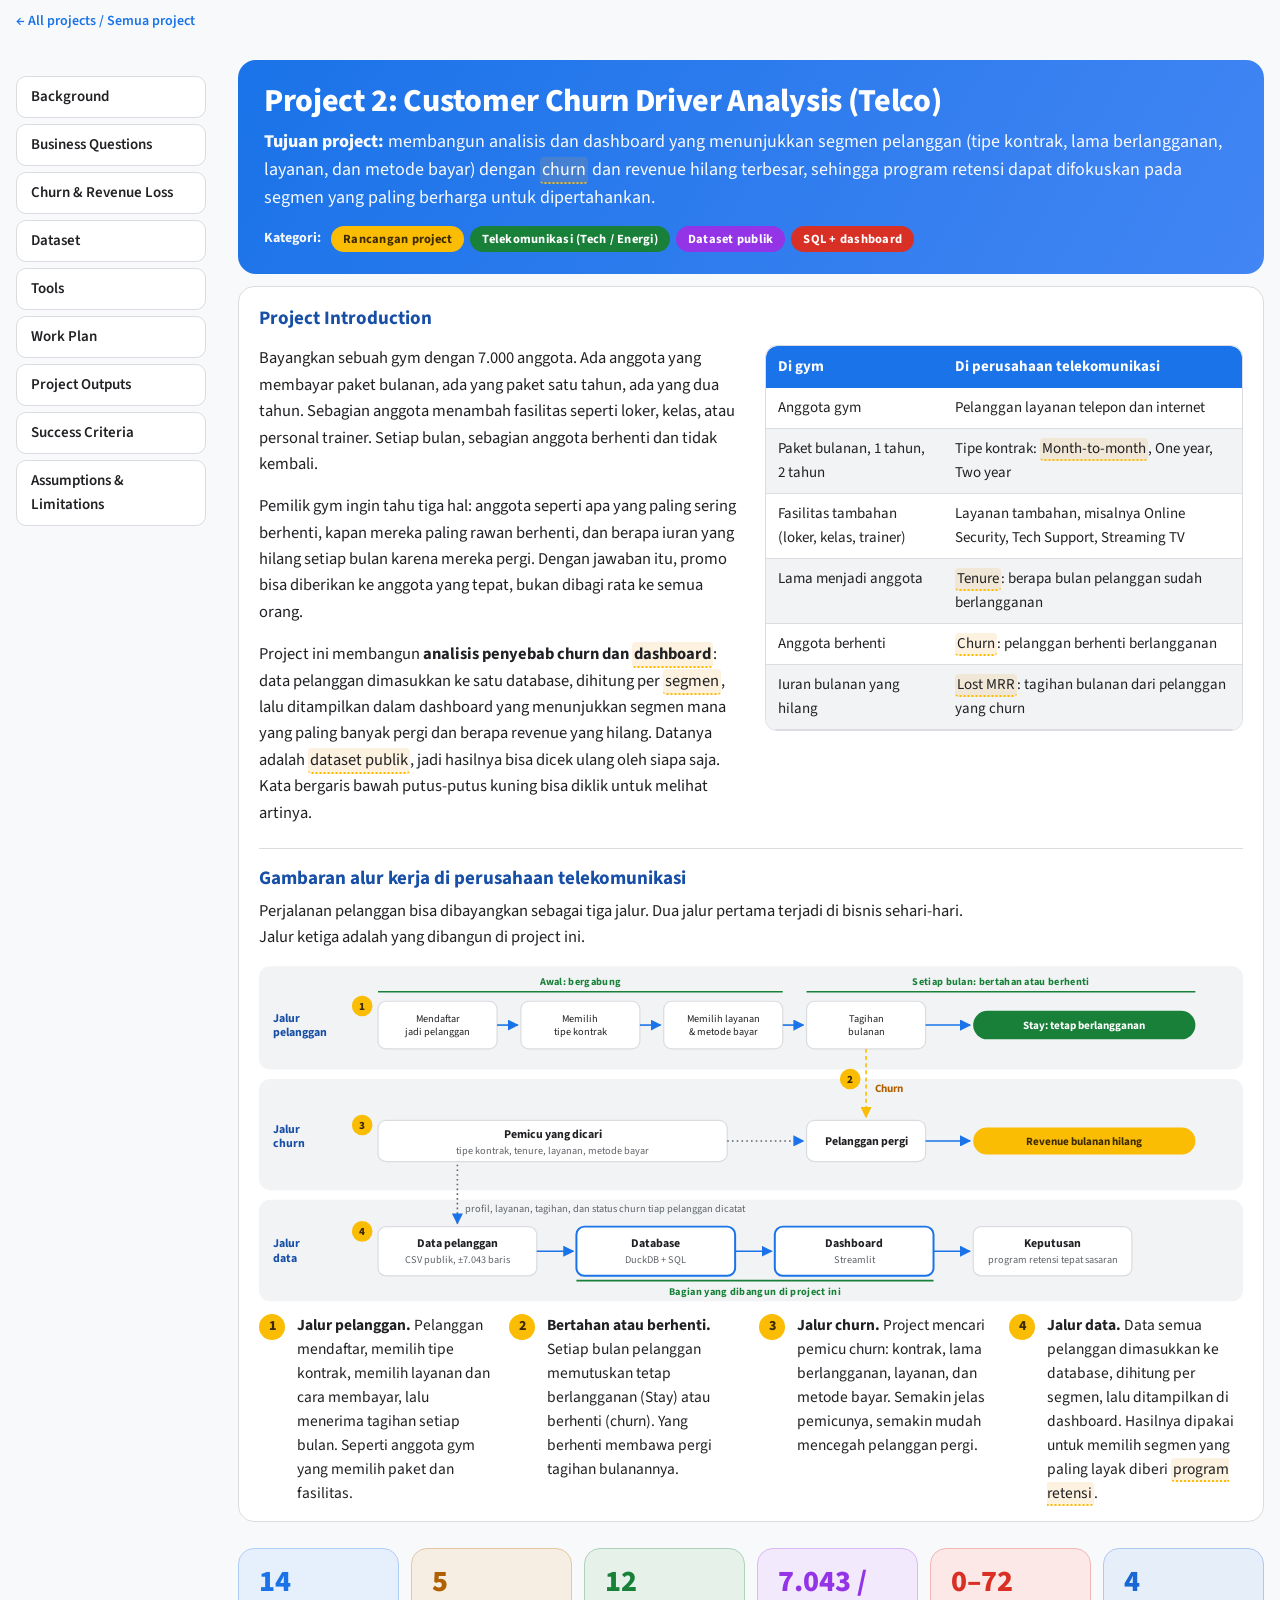
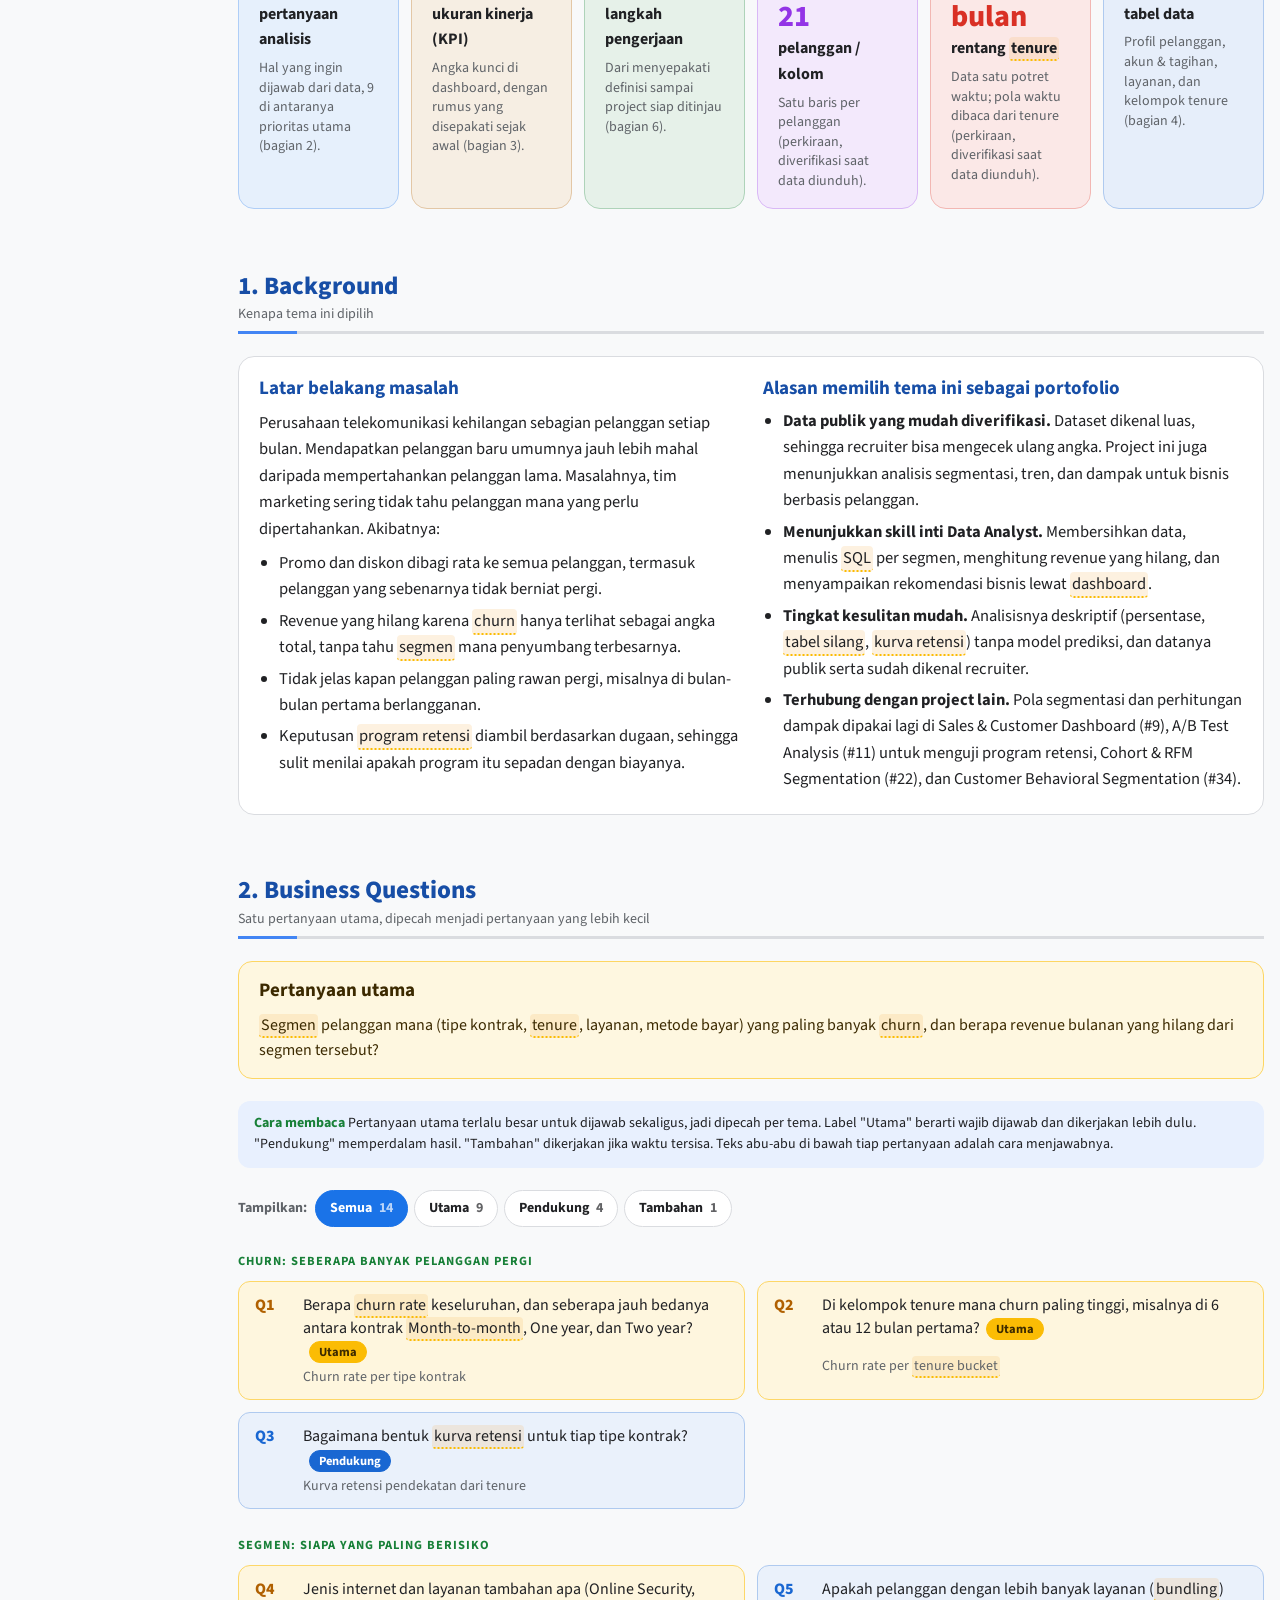
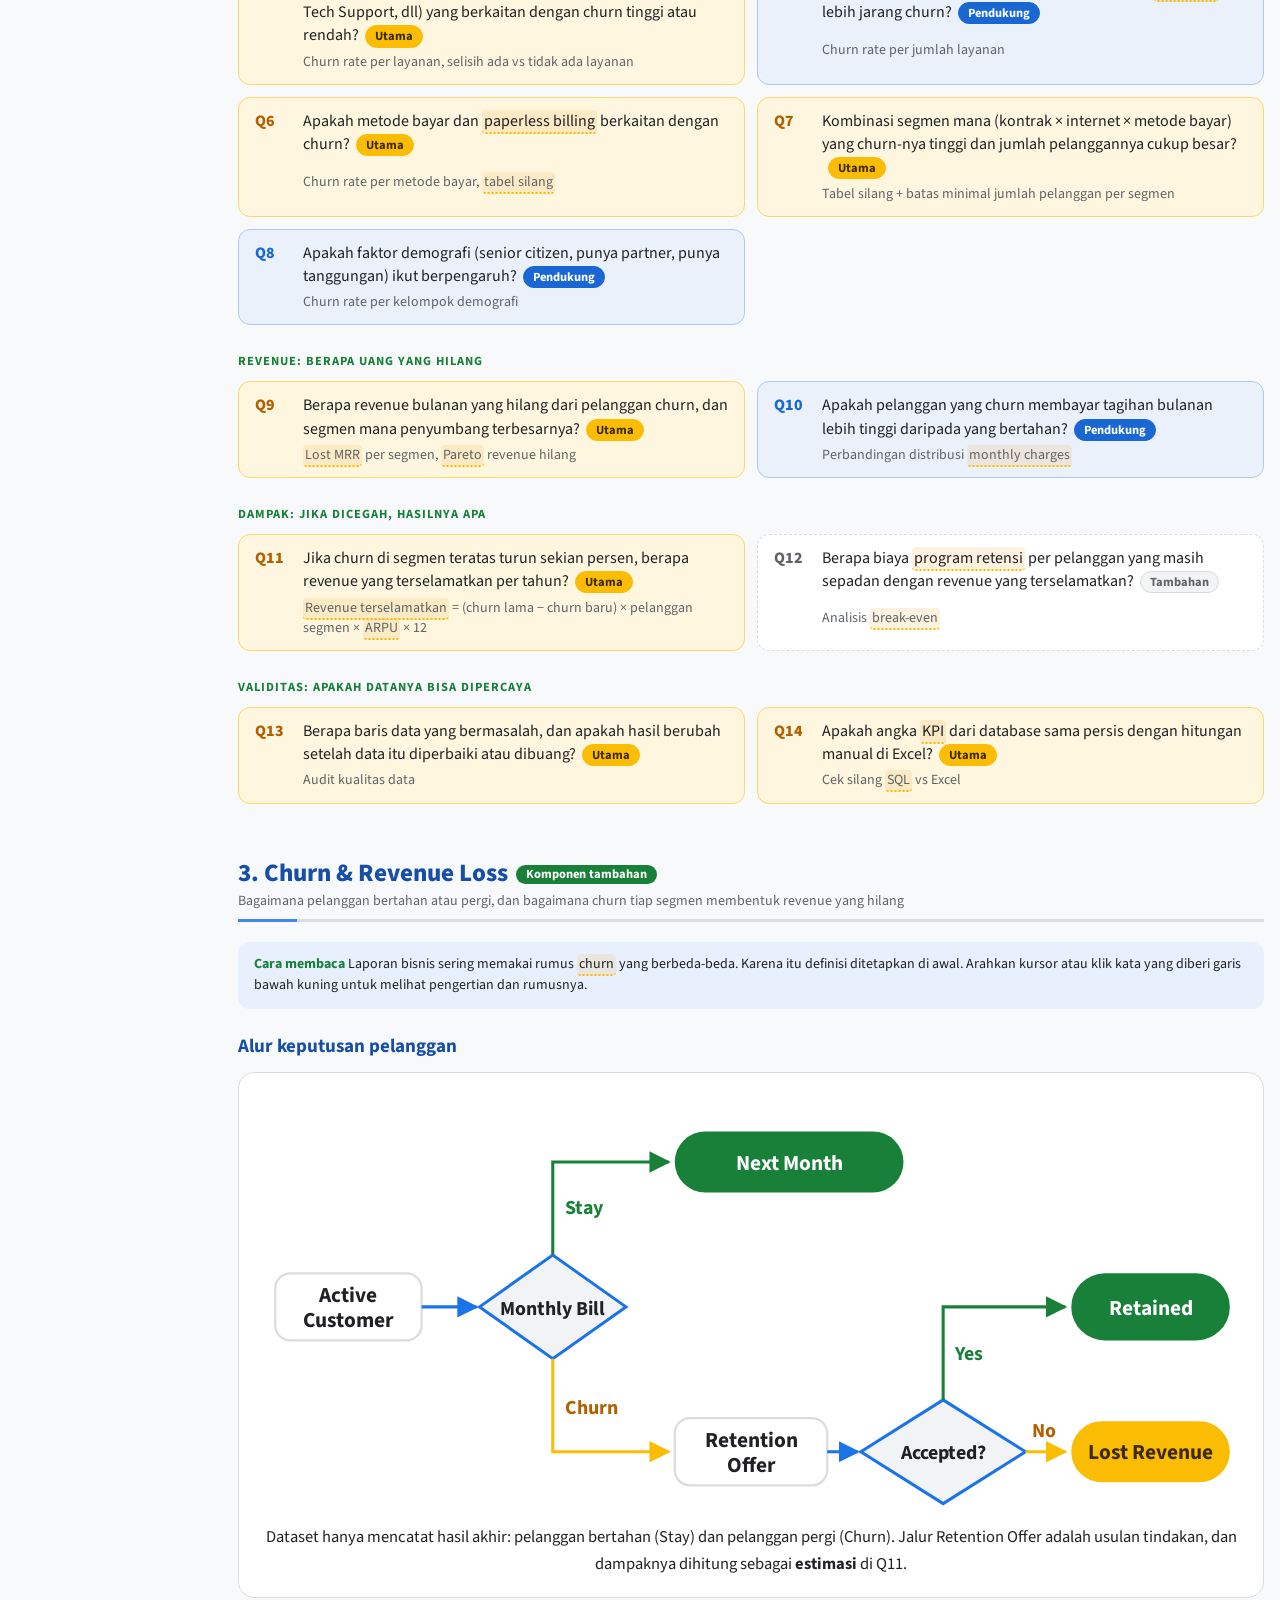
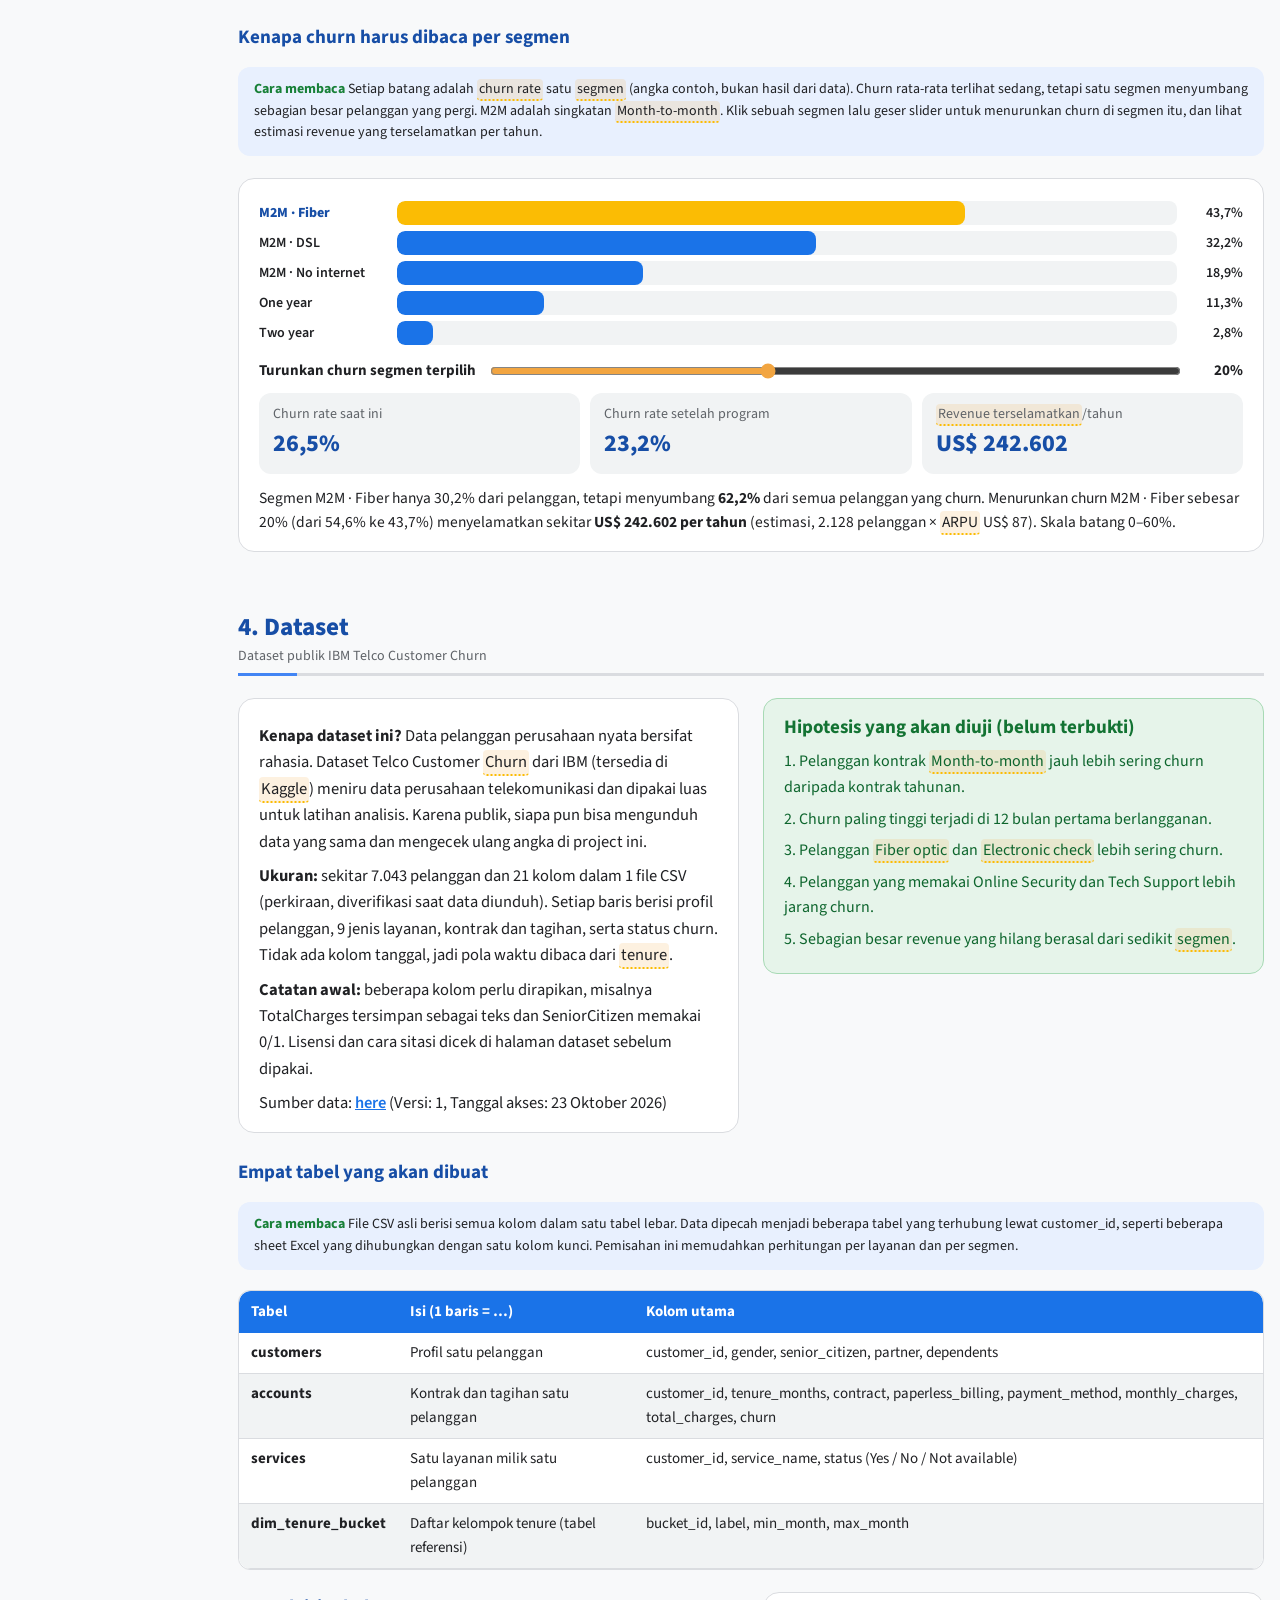
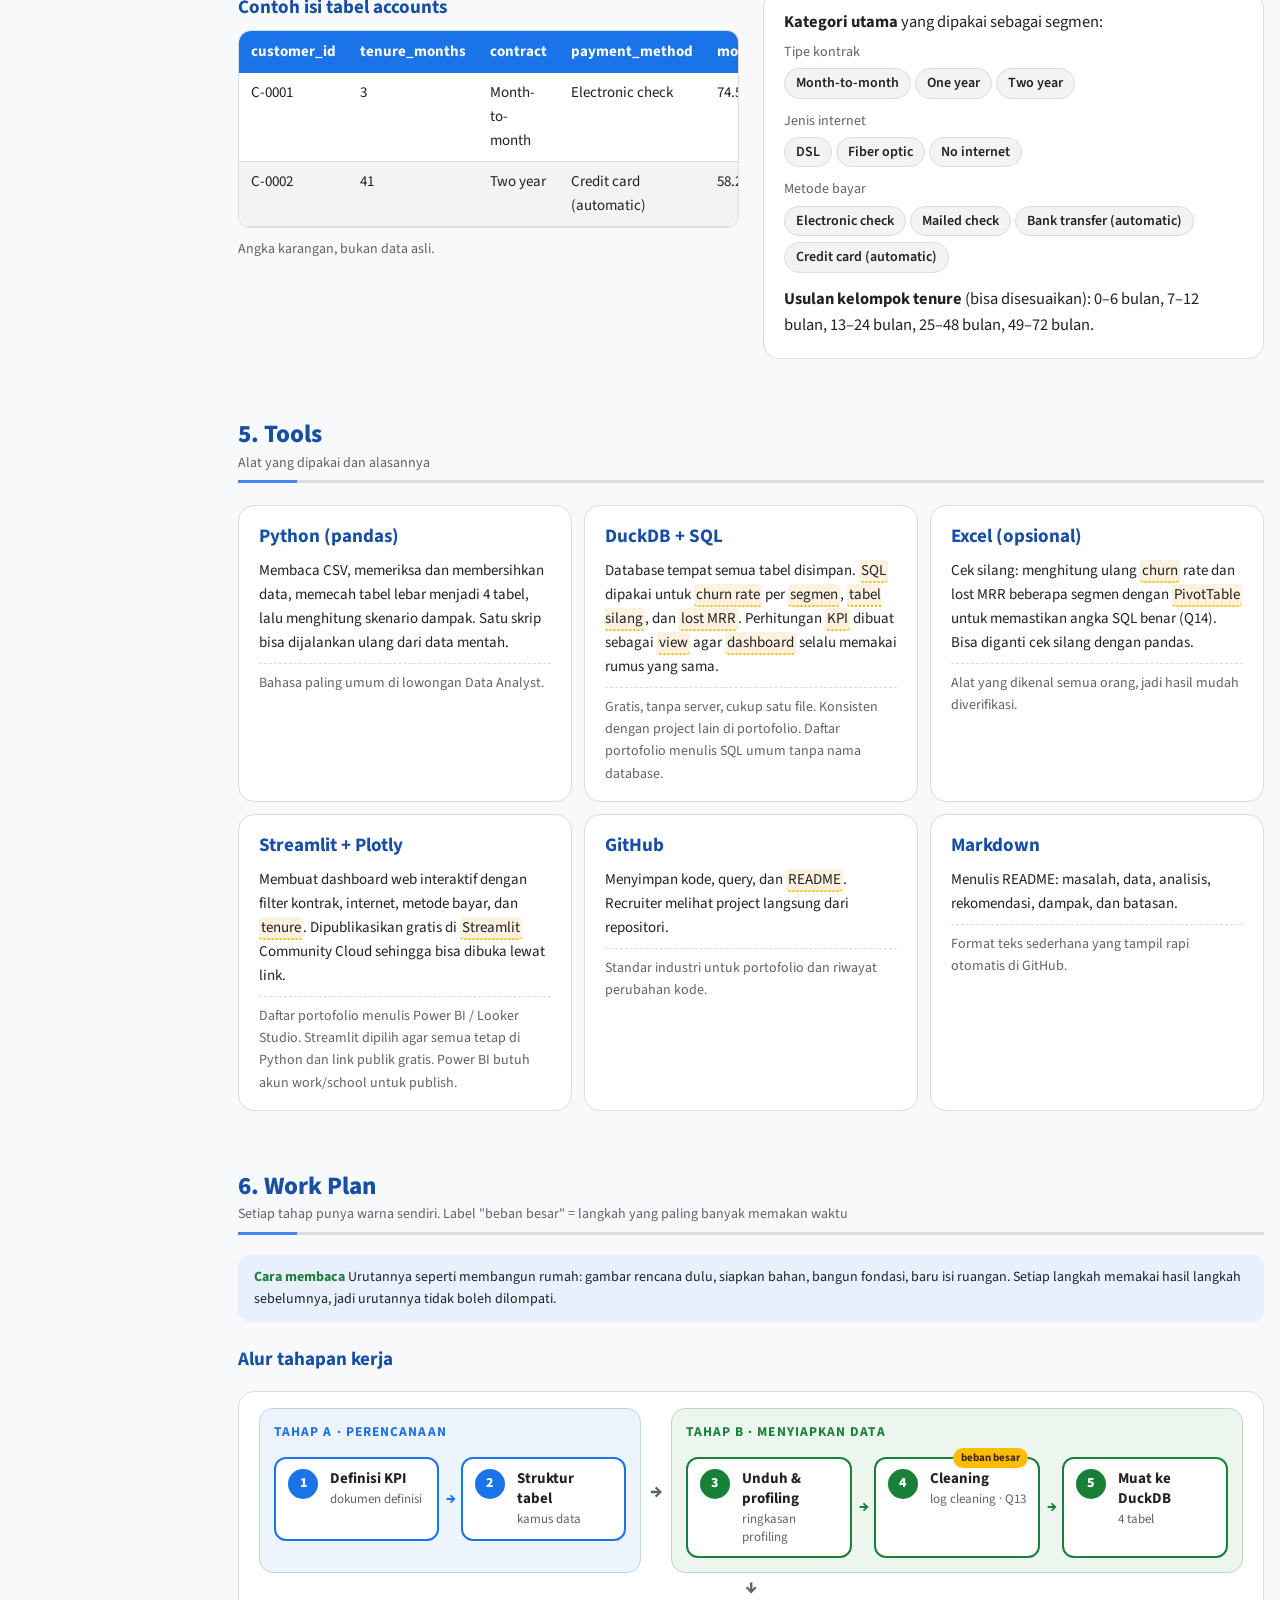
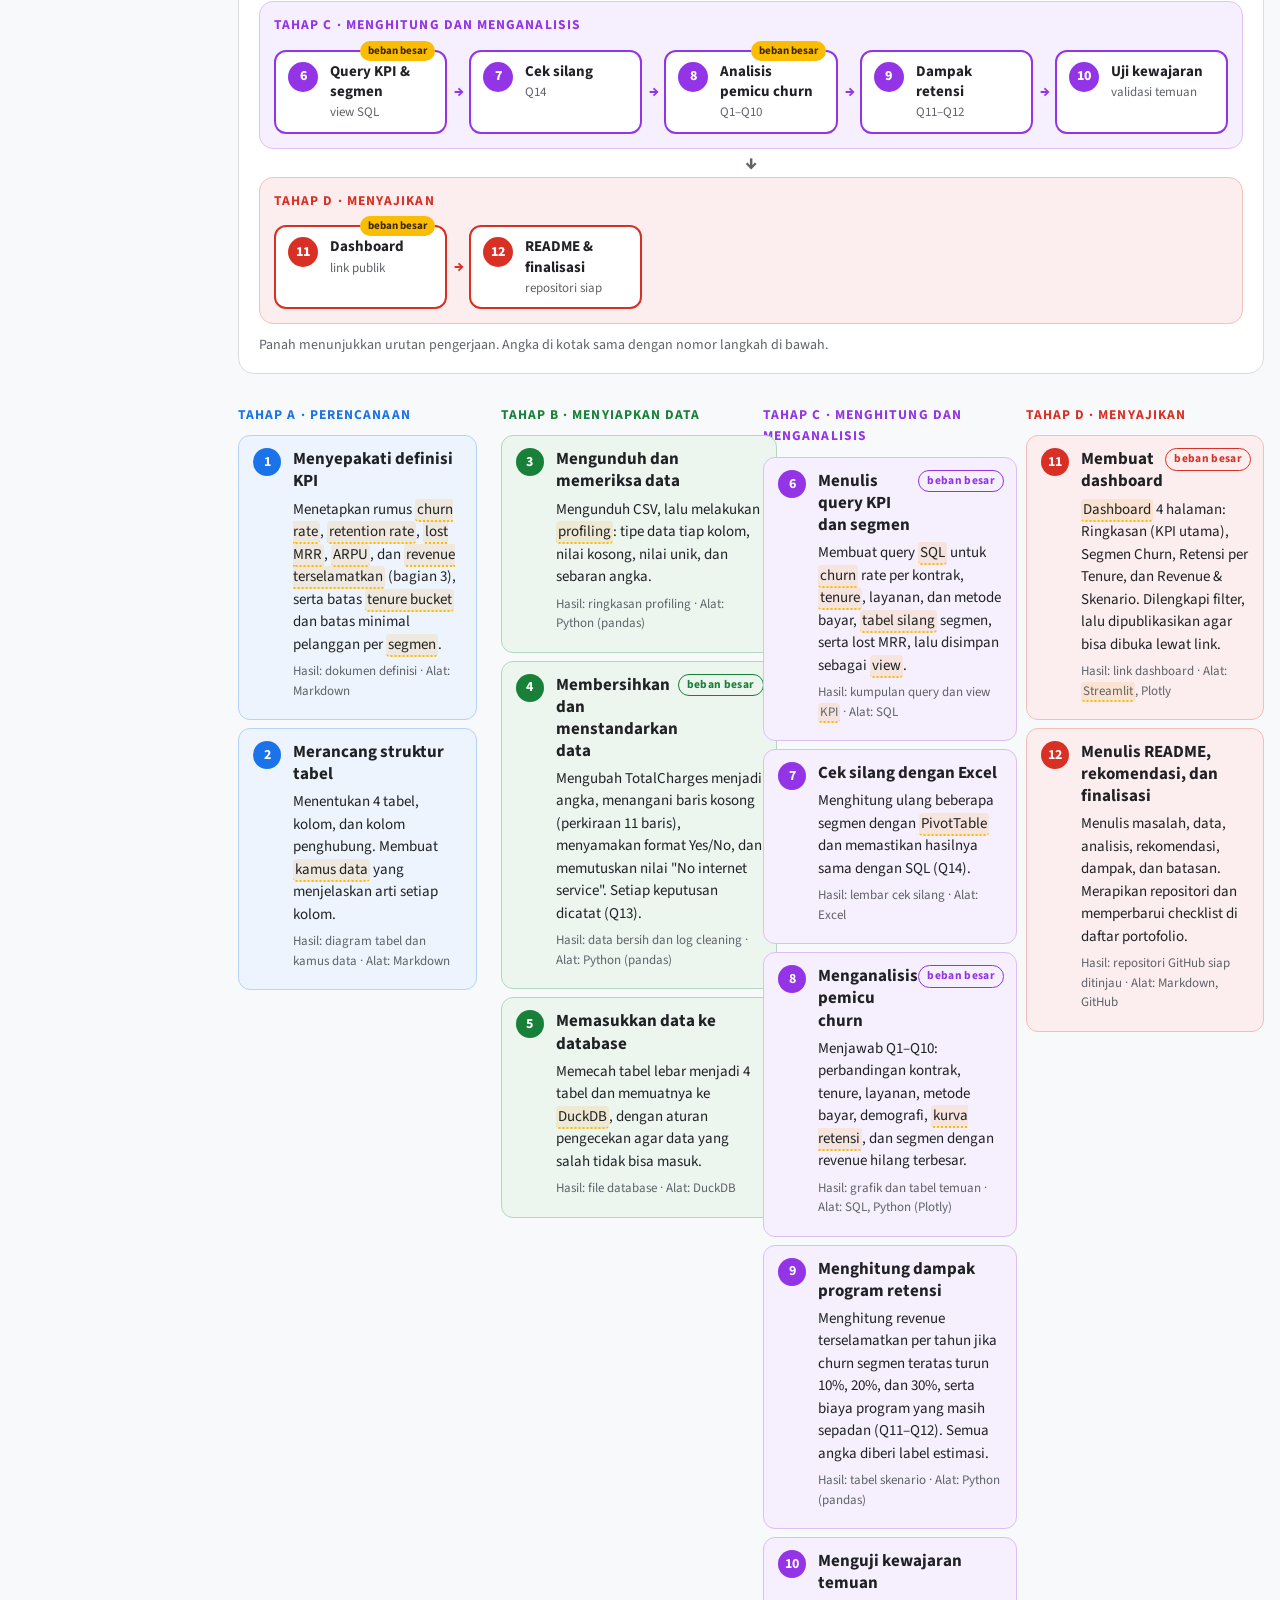
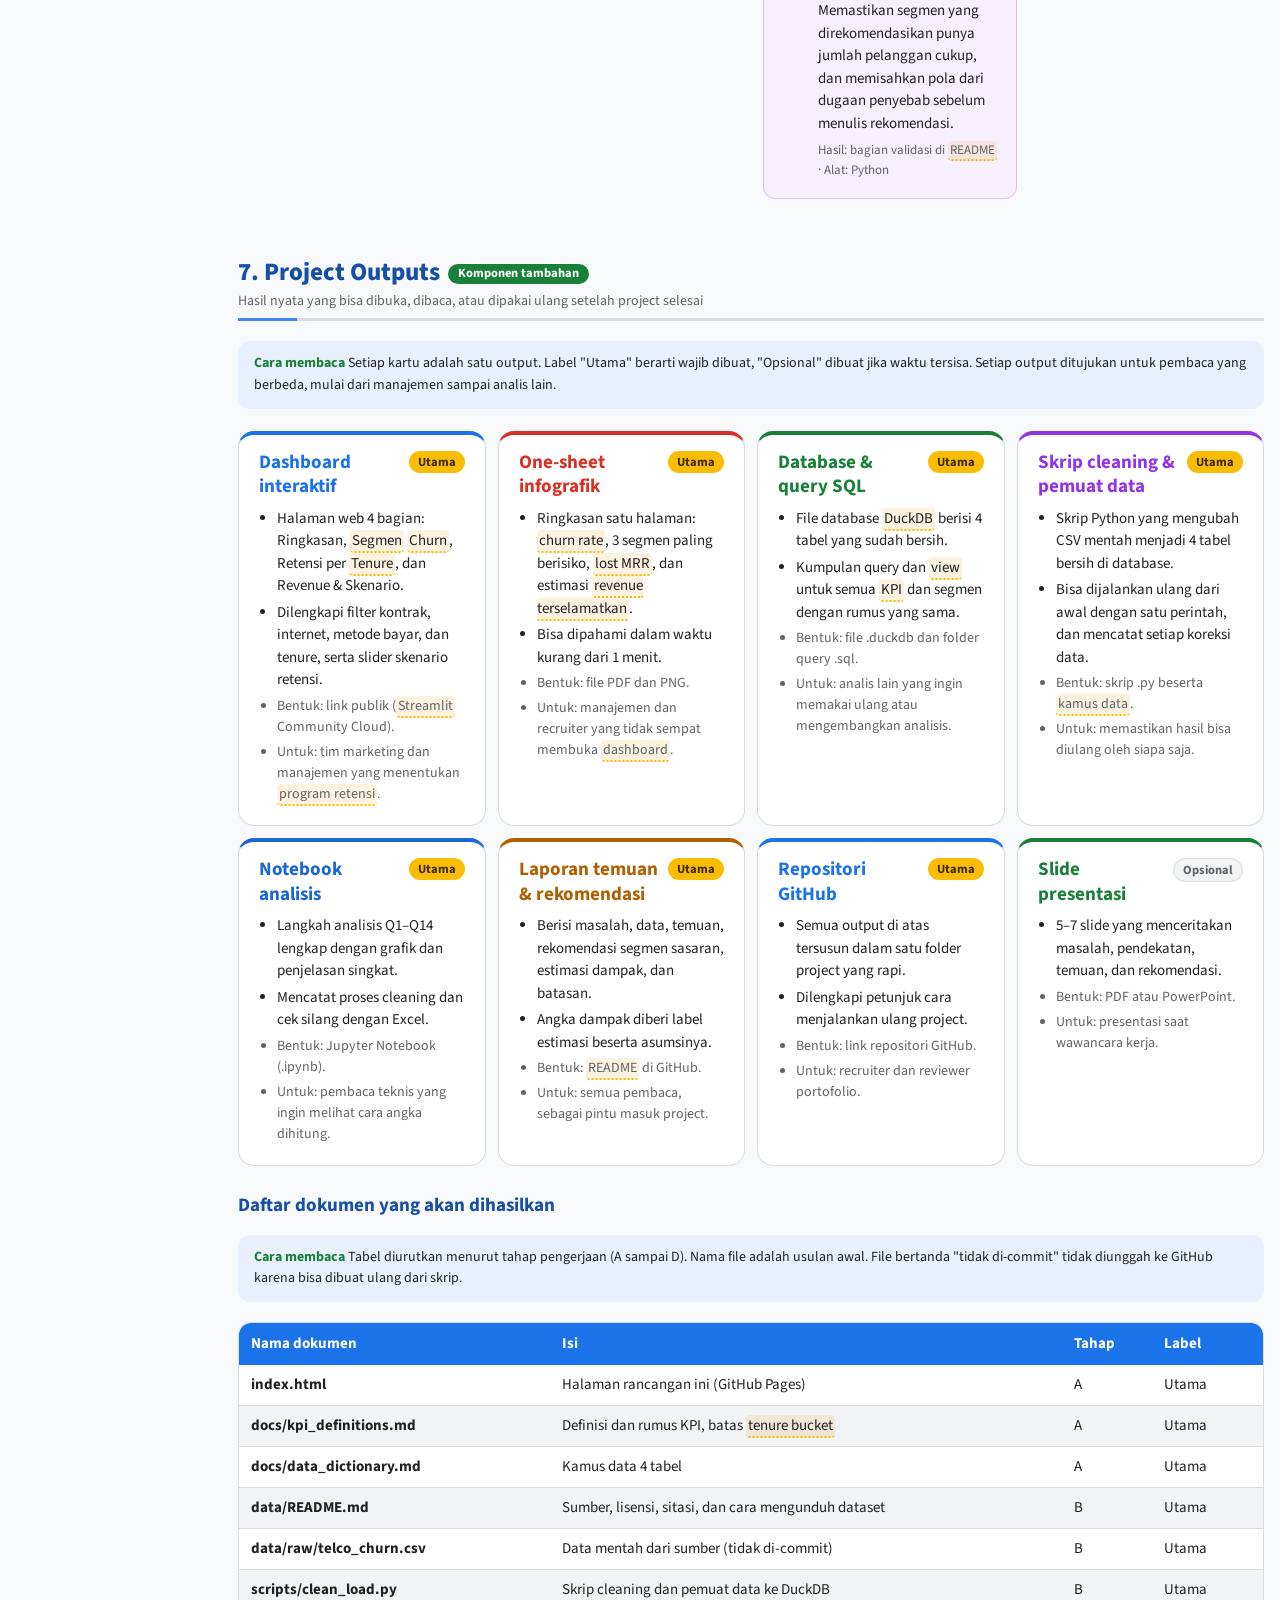
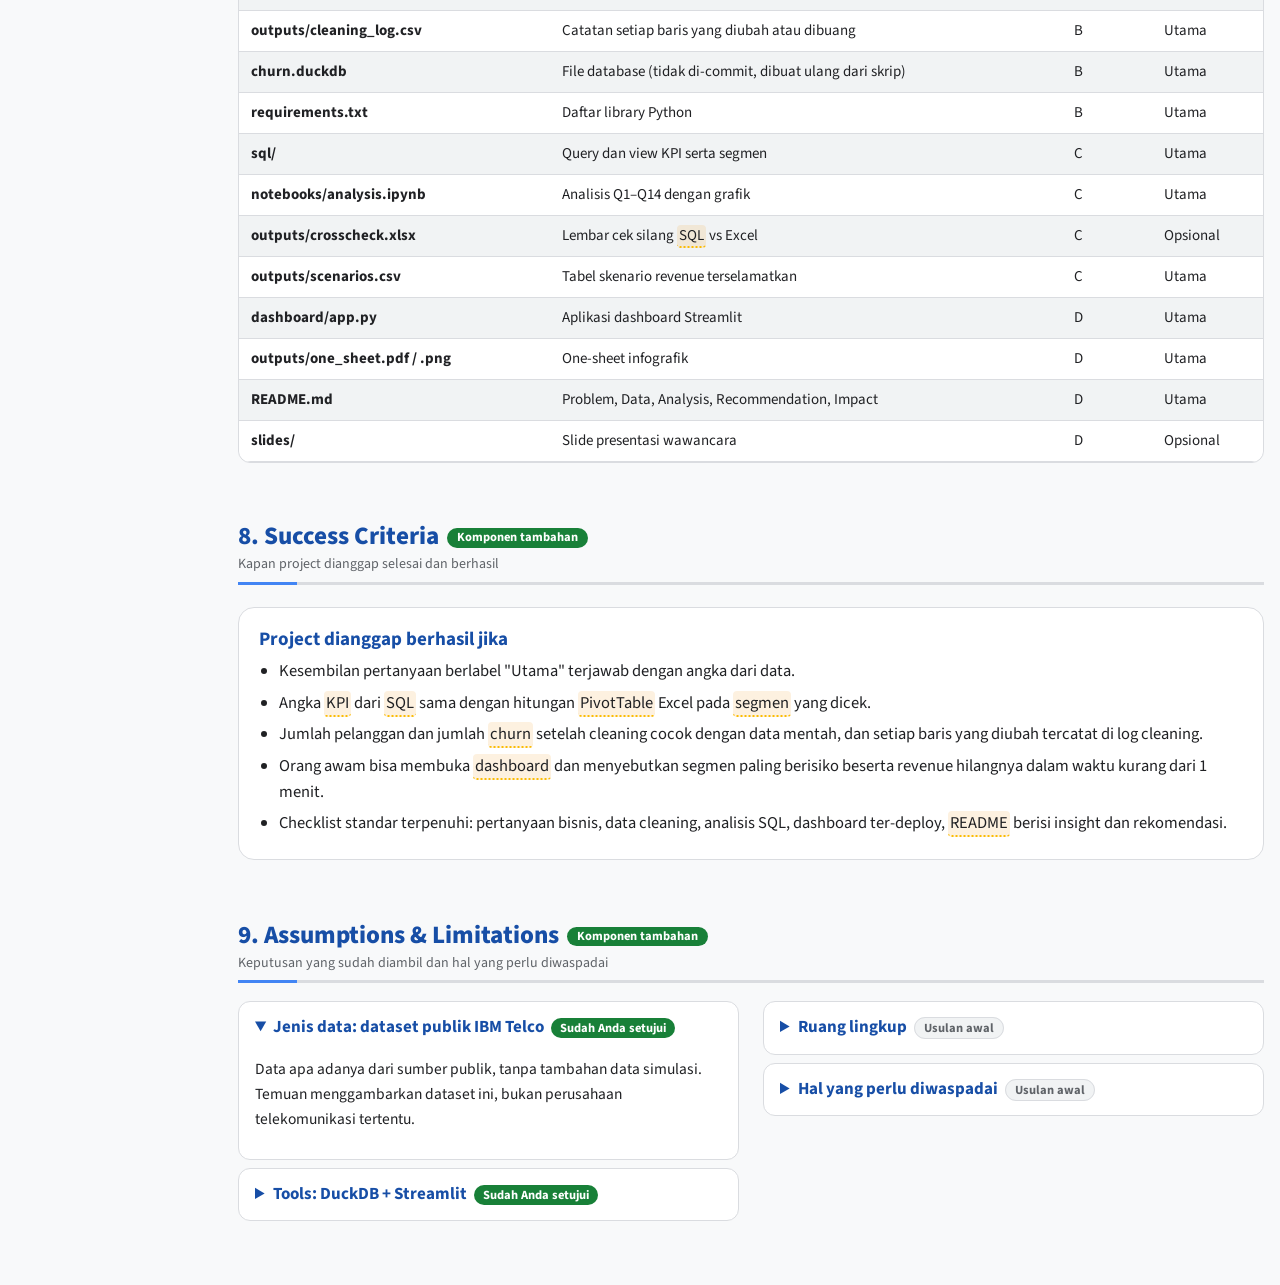
==== commit 707b831d: "Add data source line, proper HTML head for GitHub Pages Co-Authored-By: Claude Opus 5.5 <noreply@ant" ====
--- a/index.html
+++ b/index.html
@@ -1,5 +1,8 @@
-<!doctype html><html><head><meta charset=utf8><meta name=viewport content="width=device-width,initial-scale=1,viewport-fit=cover"><style>:root{color-scheme:light;box-sizing:border-box;padding-top:env(safe-area-inset-top,0px);padding-bottom:env(safe-area-inset-bottom,0px)}html{scroll-padding-top:env(safe-area-inset-top,0px)}body{margin:0;padding:0;font:14px -apple-system,BlinkMacSystemFont,sans-serif;background:#fff;color:#000}img{max-width:100%}[hidden]:not([hidden=until-found i]){display:none!important}</style></head><body>
-<a href="https://bagusbernadi.github.io/" style="display:inline-block;margin:12px 16px;font:600 14px/1.4 'Source Sans 3',Arial,sans-serif;color:#1A73E8;text-decoration:none">← All projects / Semua project</a>
+<!doctype html>
+<html lang="id">
+<head>
+<meta charset="utf-8">
+<meta name="viewport" content="width=device-width,initial-scale=1,viewport-fit=cover">
 <title>Project 2: Customer Churn Telco</title>
 <meta name="claude:viewport-fit-sides" content="cover">
 <meta name="description" content="Rancangan project portofolio Data Analyst: analisis pemicu churn pelanggan telekomunikasi dan revenue yang hilang, dengan SQL dan dashboard.">
@@ -148,7 +151,8 @@
 }
 @media (max-width:620px){.kpis,.res{grid-template-columns:1fr 1fr}.tools{grid-template-columns:1fr}.row .n{width:78px}.banner{padding:18px}}
 @media (prefers-reduced-motion:reduce){html{scroll-behavior:auto}.row .b{transition:none}}
-/* Project 2: tambahan */
+/* tambahan */
+.card a{color:var(--navy);font-weight:600}
 .row .n{width:130px}
 .tag.c1{background:#188038;color:#fff}.tag.c2{background:#9334E6;color:#fff}.tag.c3{background:#D93025;color:#fff}.tag.c4{background:#fff;color:#174EA6}
 .wf{display:grid;gap:0}
@@ -174,6 +178,9 @@
 
 </style>
 
+</head>
+<body>
+<a href="https://bagusbernadi.github.io/" style="display:inline-block;margin:12px 16px;font:600 14px/1.4 'Source Sans 3',Arial,sans-serif;color:#1A73E8;text-decoration:none">← All projects / Semua project</a>
 <main>
 <nav aria-label="Section navigation"><a href="#s1">Background</a><a href="#s2">Business Questions</a><a href="#s3">Churn &amp; Revenue Loss</a><a href="#s4">Dataset</a><a href="#s5">Tools</a><a href="#s6">Work Plan</a><a href="#s7">Project Outputs</a><a href="#s8">Success Criteria</a><a href="#s9">Assumptions &amp; Limitations</a></nav>
 
@@ -329,6 +336,7 @@
 <p><b>Kenapa dataset ini?</b> Data pelanggan perusahaan nyata bersifat rahasia. Dataset Telco Customer Churn dari IBM (tersedia di Kaggle) meniru data perusahaan telekomunikasi dan dipakai luas untuk latihan analisis. Karena publik, siapa pun bisa mengunduh data yang sama dan mengecek ulang angka di project ini.</p>
 <p><b>Ukuran:</b> sekitar 7.043 pelanggan dan 21 kolom dalam 1 file CSV (perkiraan, diverifikasi saat data diunduh). Setiap baris berisi profil pelanggan, 9 jenis layanan, kontrak dan tagihan, serta status churn. Tidak ada kolom tanggal, jadi pola waktu dibaca dari tenure.</p>
 <p><b>Catatan awal:</b> beberapa kolom perlu dirapikan, misalnya TotalCharges tersimpan sebagai teks dan SeniorCitizen memakai 0/1. Lisensi dan cara sitasi dicek di halaman dataset sebelum dipakai.</p>
+<p style="margin:8px 0 0">Sumber data: <a href="https://www.kaggle.com/datasets/blastchar/telco-customer-churn" target="_blank" rel="noopener">here</a> (Versi: 1, Tanggal akses: 23 Oktober 2026)</p>
 </div>
 <div class="callout g"><h4>Hipotesis yang akan diuji (belum terbukti)</h4>
 <p>1. Pelanggan kontrak Month-to-month jauh lebih sering churn daripada kontrak tahunan.</p>
@@ -471,7 +479,7 @@
 
 const G=[["churn rate","i","Persentase pelanggan yang berhenti berlangganan.\nRumus: churn rate = pelanggan churn ÷ total pelanggan.\nContoh: 1.000 pelanggan, 265 berhenti, churn rate = 26,5%."],["churn","i","Pelanggan berhenti berlangganan dan tidak kembali."],["retention rate","i","Persentase pelanggan yang tetap berlangganan.\nRumus: retention rate = 1 − churn rate."],["lost MRR","i","Lost Monthly Recurring Revenue: total tagihan bulanan dari pelanggan yang churn.\nRumus: lost MRR = jumlah monthly charges semua pelanggan churn."],["ARPU","","Average Revenue Per User: rata-rata tagihan bulanan per pelanggan.\nRumus: ARPU = total monthly charges ÷ jumlah pelanggan."],["revenue terselamatkan","i","Estimasi revenue yang tidak hilang jika churn berhasil diturunkan.\nRumus: (churn lama − churn baru) × pelanggan segmen × ARPU × 12.\nContoh: churn turun dari 50% ke 40% di 2.000 pelanggan dengan ARPU US$ 80 = 200 × 80 × 12 = US$ 192.000 per tahun."],["tenure bucket","i","Kelompok lama berlangganan, misalnya 0–6 bulan atau 7–12 bulan."],["tenure","i","Berapa bulan pelanggan sudah berlangganan."],["kurva retensi","i","Grafik persentase pelanggan yang masih bertahan menurut lama berlangganan. Makin landai kurvanya, makin baik."],["segmen","i","Kelompok pelanggan dengan ciri yang sama, misalnya kontrak bulanan + Fiber optic."],["Month-to-month","","Kontrak bulanan tanpa ikatan jangka panjang. Pelanggan bisa berhenti kapan saja."],["Fiber optic","","Jenis internet berbasis serat optik, lebih cepat dan umumnya lebih mahal daripada DSL."],["Electronic check","","Metode bayar manual secara elektronik, tidak dipotong otomatis setiap bulan."],["paperless billing","i","Tagihan dikirim secara digital, bukan kertas."],["bundling","i","Pelanggan memakai beberapa layanan sekaligus dari satu perusahaan."],["monthly charges","i","Tagihan bulanan satu pelanggan."],["break-even","i","Titik impas: biaya program sama dengan revenue yang terselamatkan."],["tabel silang","i","Tabel yang membandingkan dua faktor sekaligus, misalnya kontrak × metode bayar."],["Pareto","i","Cara mengurutkan dari penyumbang terbesar. Biasanya sedikit segmen menyumbang sebagian besar kerugian."],["profiling","i","Pemeriksaan awal data: tipe kolom, nilai kosong, nilai unik, dan sebaran angka."],["dataset publik","i","Data yang dibagikan terbuka dan bisa diunduh siapa saja."],["Kaggle","","Situs komunitas data science yang menyediakan dataset dan kompetisi."],["PivotTable","i","Fitur Excel untuk meringkas dan menghitung data per kelompok."],["KPI","","Key Performance Indicator: angka kunci untuk menilai kinerja, misalnya churn rate."],["SQL","","Bahasa untuk meminta dan mengolah data dari tabel database."],["DuckDB","i","Database ringan dalam satu file, untuk menjalankan SQL tanpa server."],["dashboard","i","Halaman ringkasan interaktif berisi grafik dan angka kunci."],["Streamlit","i","Alat untuk membuat dashboard web memakai Python."],["view","i","Query SQL yang disimpan dengan nama, sehingga bisa dipanggil seperti tabel."],["kamus data","i","Dokumen yang menjelaskan arti, satuan, dan contoh isi setiap kolom."],["README","","Dokumen penjelasan project yang dibaca pertama kali di repositori GitHub."],["program retensi","i","Upaya mempertahankan pelanggan, misalnya diskon pindah ke kontrak tahunan."]];
 const TERMS=G.map(([t,f,d])=>({t,d,re:new RegExp('(?<![\\w-])'+t.replace(/[.*+?^${}()|[\]\\-]/g,'\\$&')+'(?![\\w-])',f)}));
-const SK='svg,.fx,.fbar,.oh,h1,h2,h3,nav,button,script,style,summary,.tm,.tag,.pri,.pill,.v,.l,.chip,.flow,th,#tip,.banner,.theme,.phase,.add,.tools b,b.t,table td:first-child,.wb';
+const SK='svg,.fx,.fbar,.oh,h1,h2,h3,nav,button,script,style,summary,.tm,.tag,.pri,.pill,.v,.l,.chip,.flow,th,#tip,.banner,.theme,.phase,.add,.tools b,b.t,table td:first-child,.wb,code';
 function wrapT(n,seen){let b=null;for(const x of TERMS){if(seen.has(x.t))continue;const m=x.re.exec(n.data);if(m&&(!b||m.index<b.i||(m.index==b.i&&m[0].length>b.l)))b={x,i:m.index,l:m[0].length}}
 if(!b)return;seen.add(b.x.t);const r=n.splitText(b.i),a=r.splitText(b.l),s=document.createElement('span');s.className='tm';s.tabIndex=0;s.dataset.d=b.x.d;s.textContent=r.data;r.replaceWith(s);wrapT(a,seen)}
 function hl(root,seen){const w=document.createTreeWalker(root,NodeFilter.SHOW_TEXT,{acceptNode:n=>n.parentElement.closest(SK)?3:1}),ns=[];while(w.nextNode())ns.push(w.currentNode);ns.forEach(n=>wrapT(n,seen))}
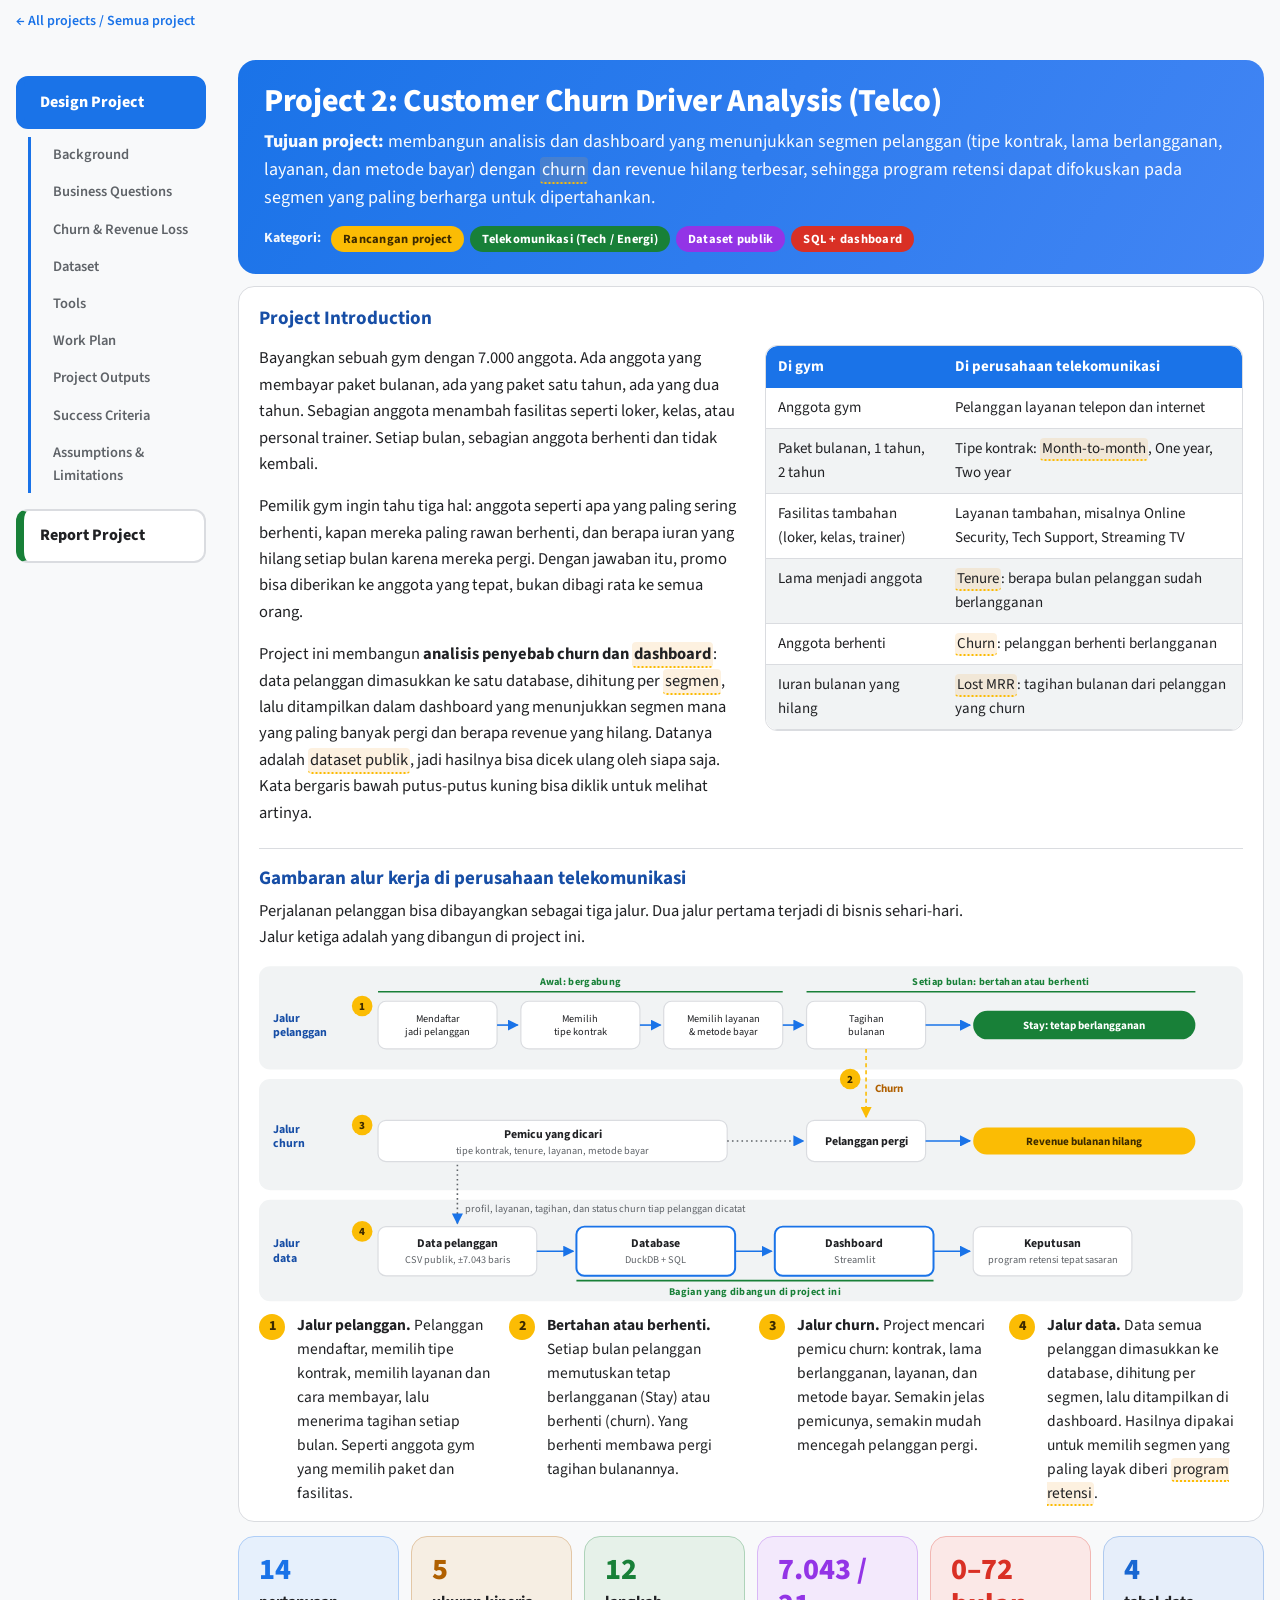
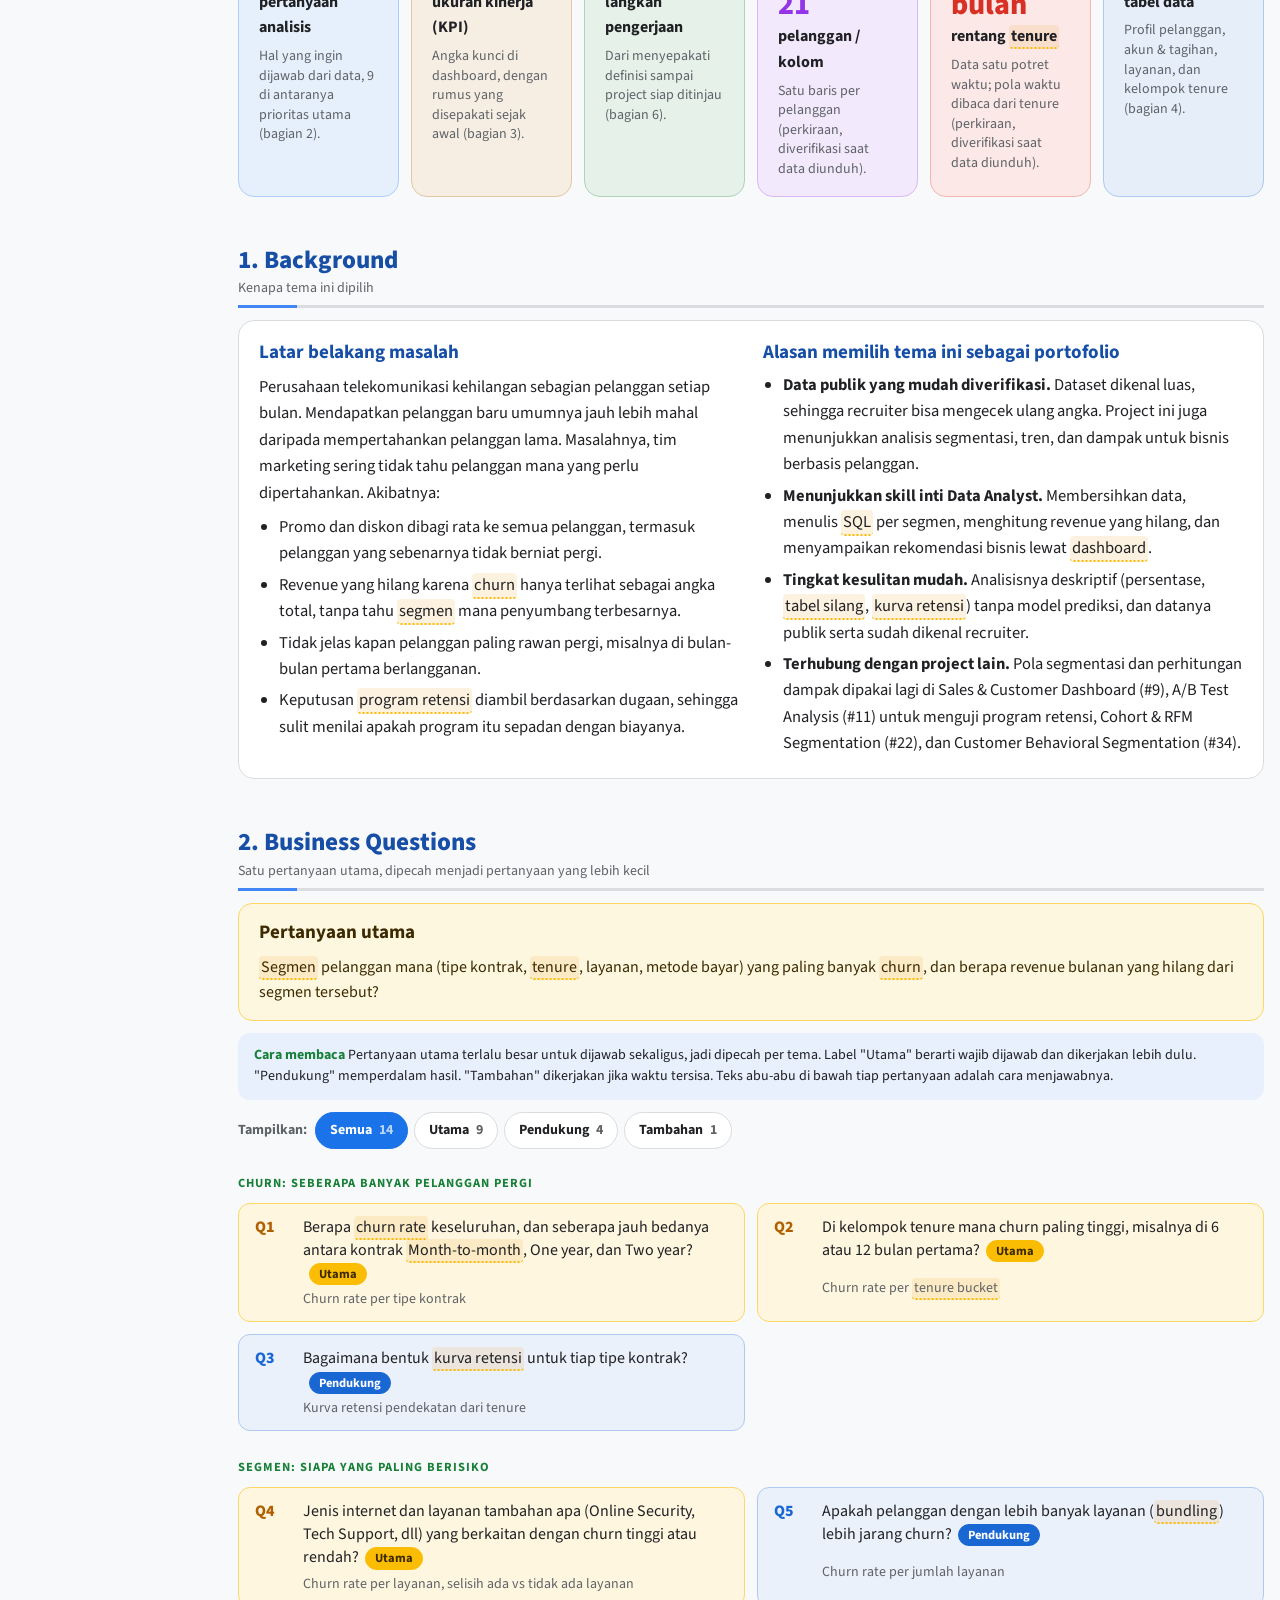
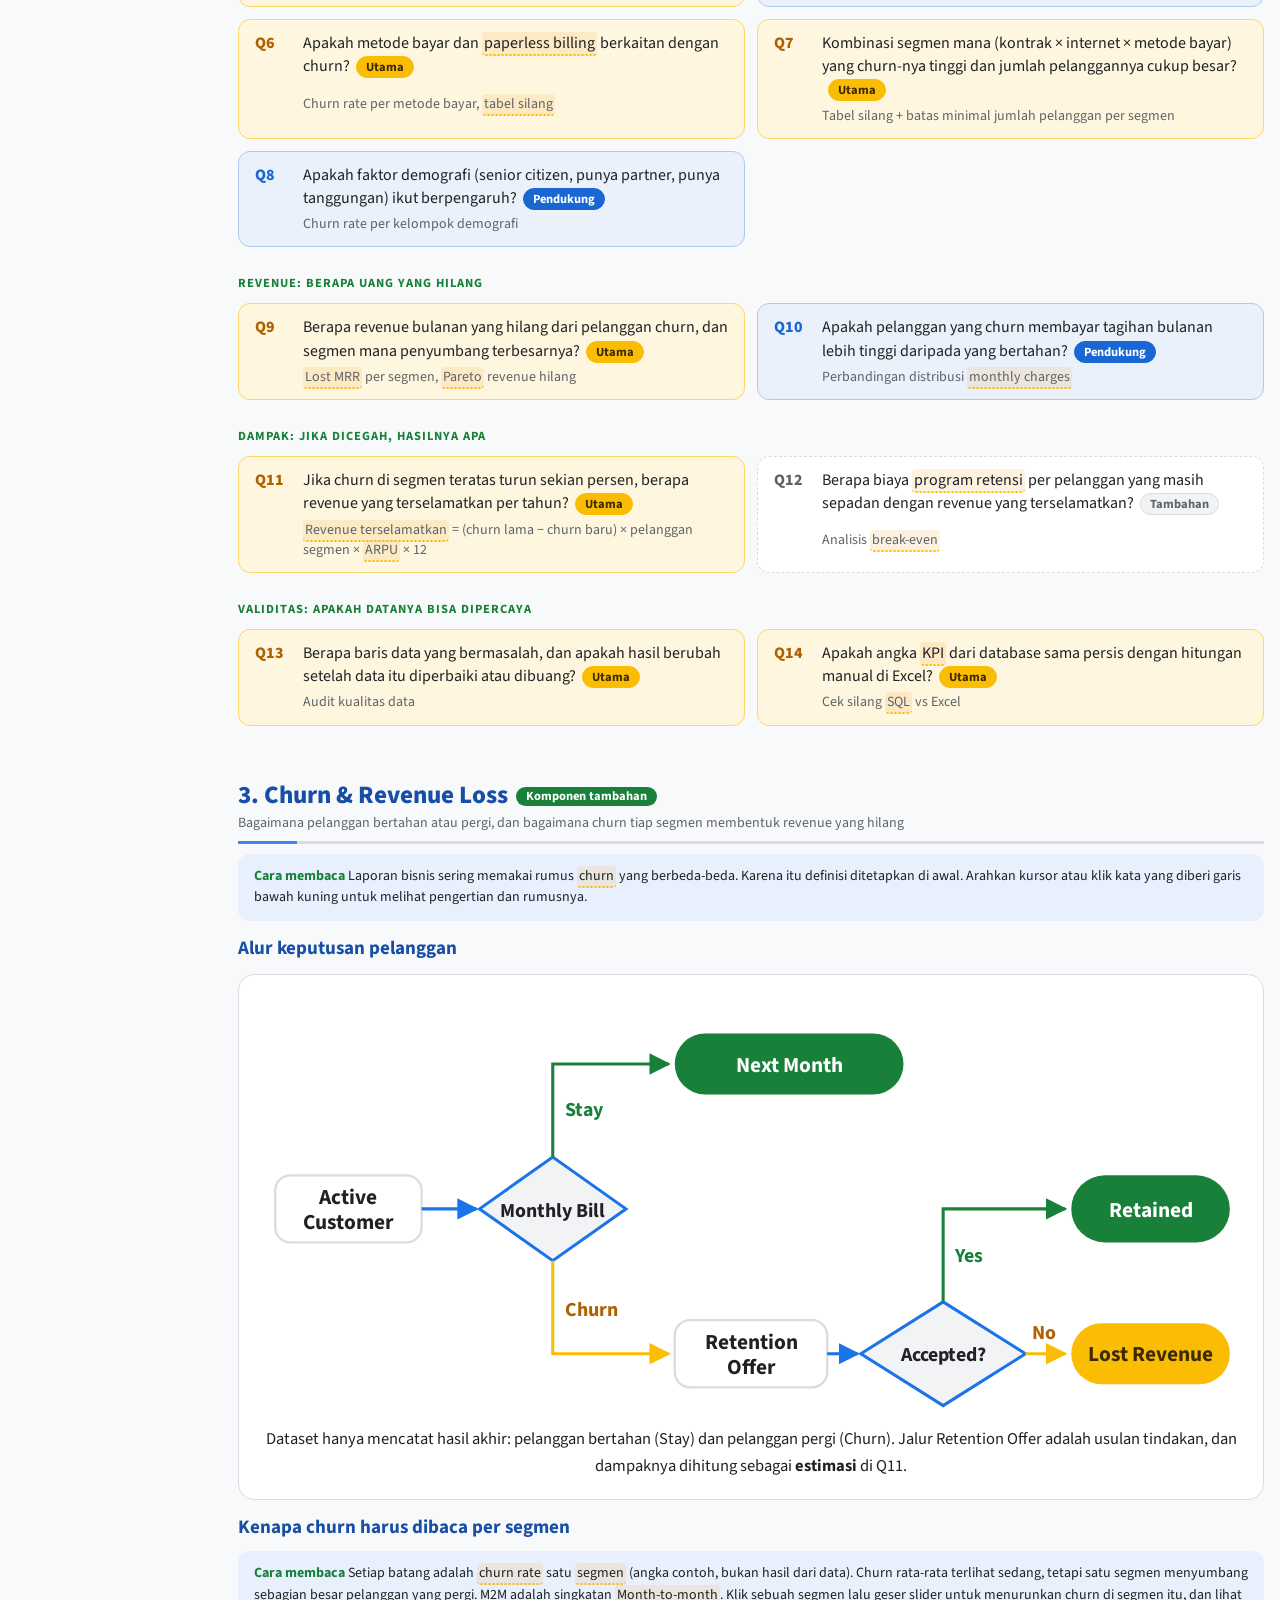
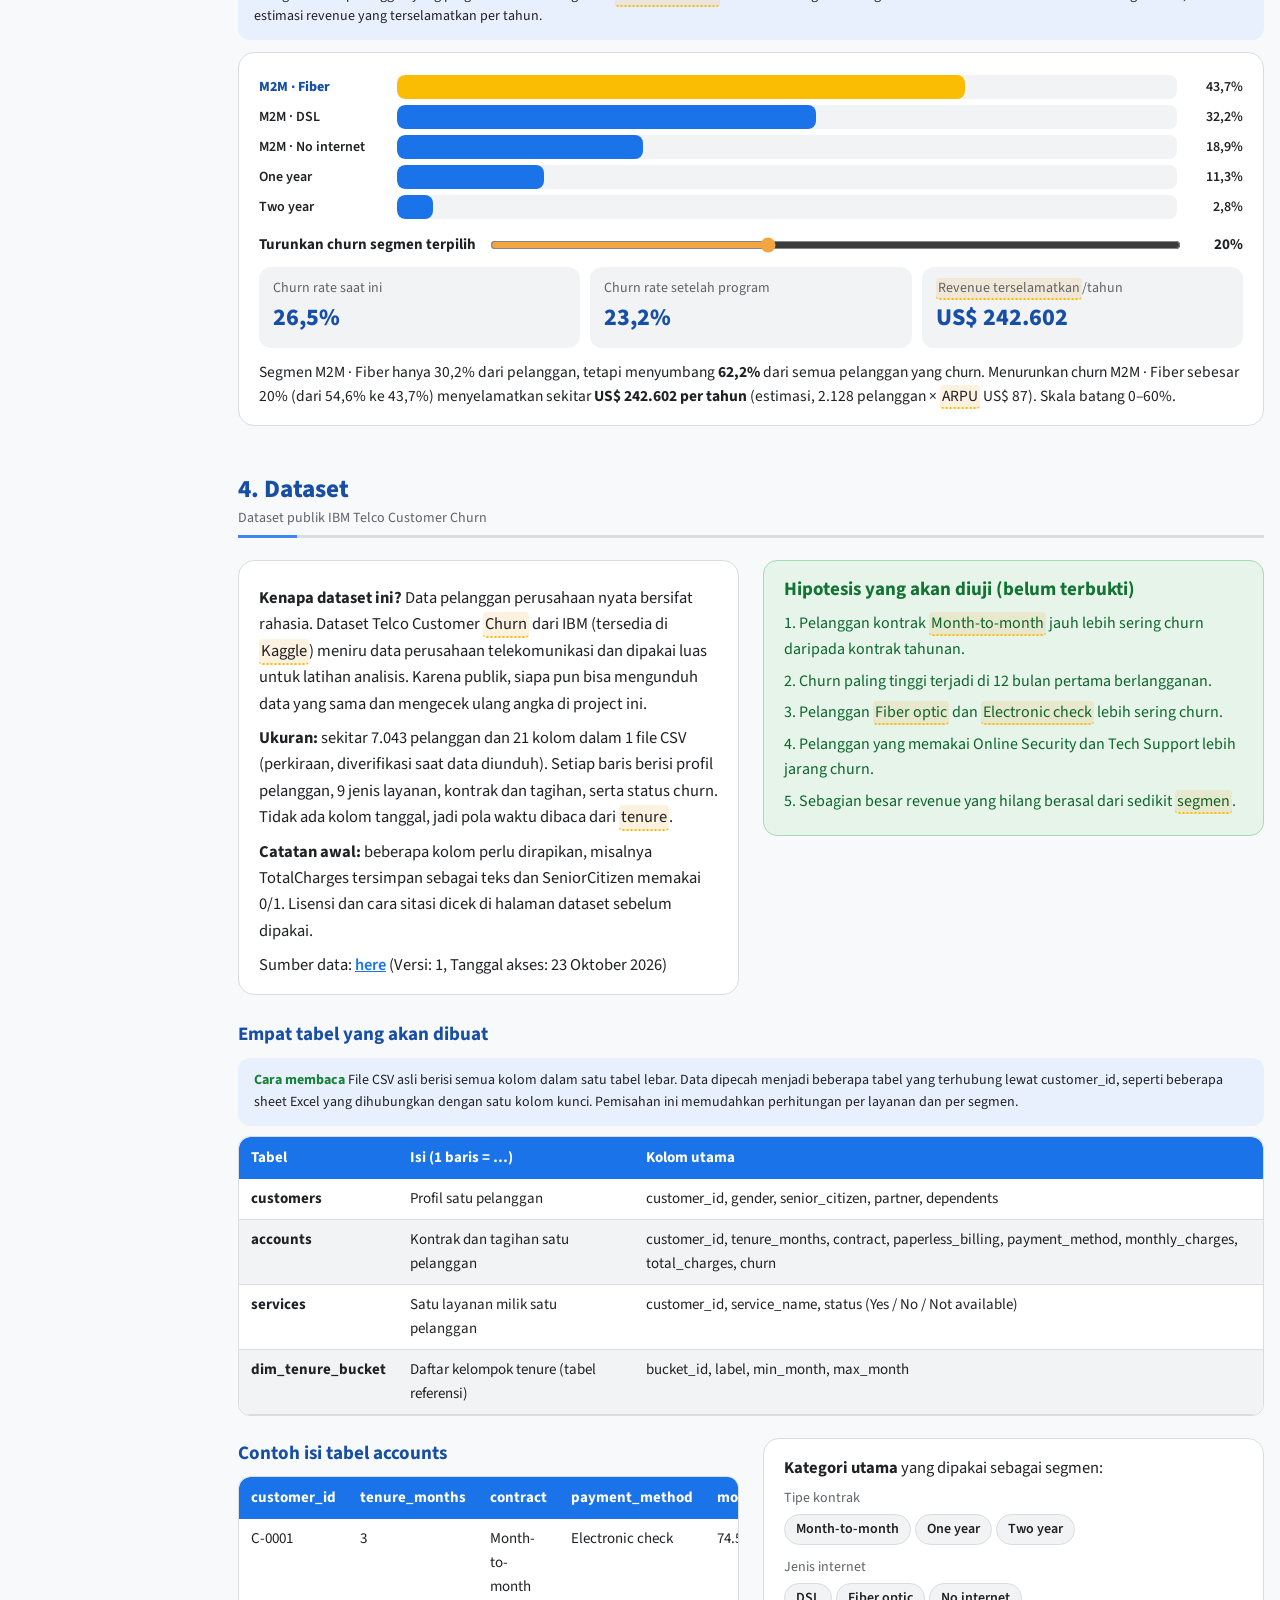
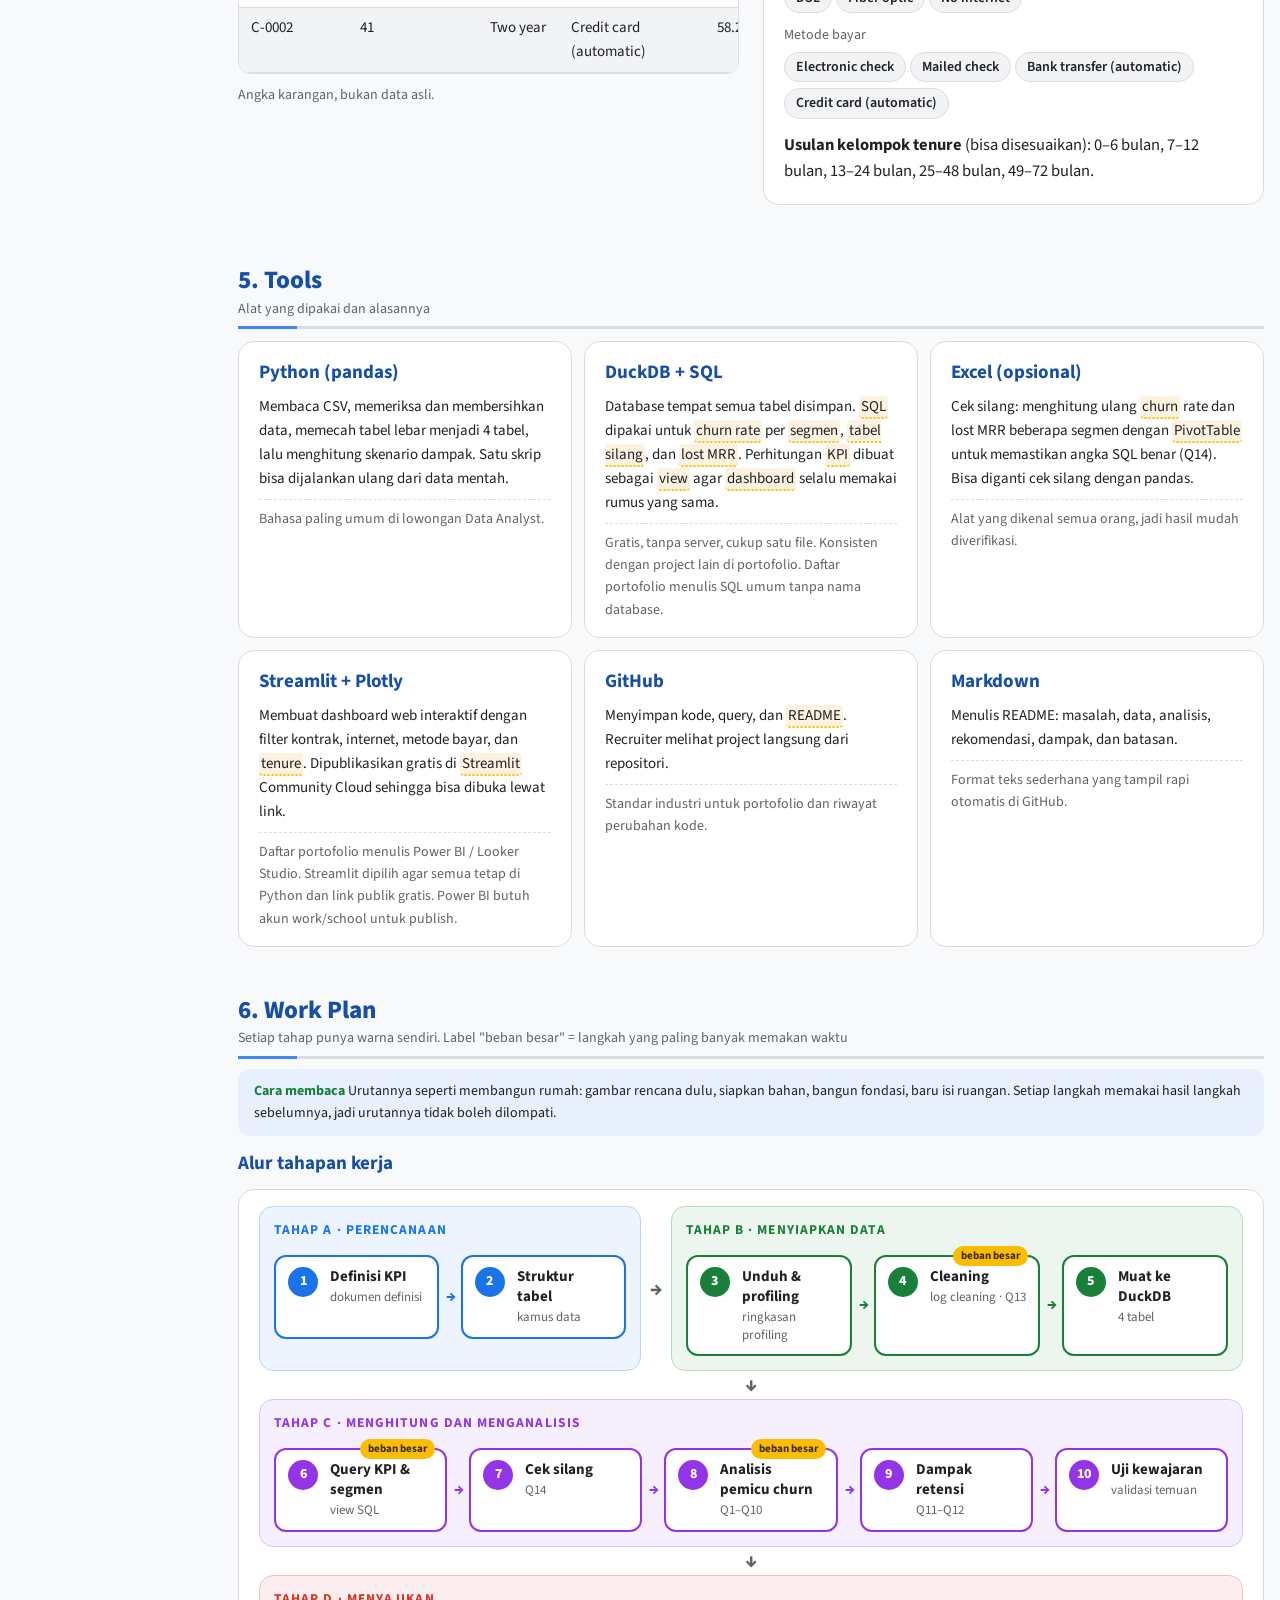
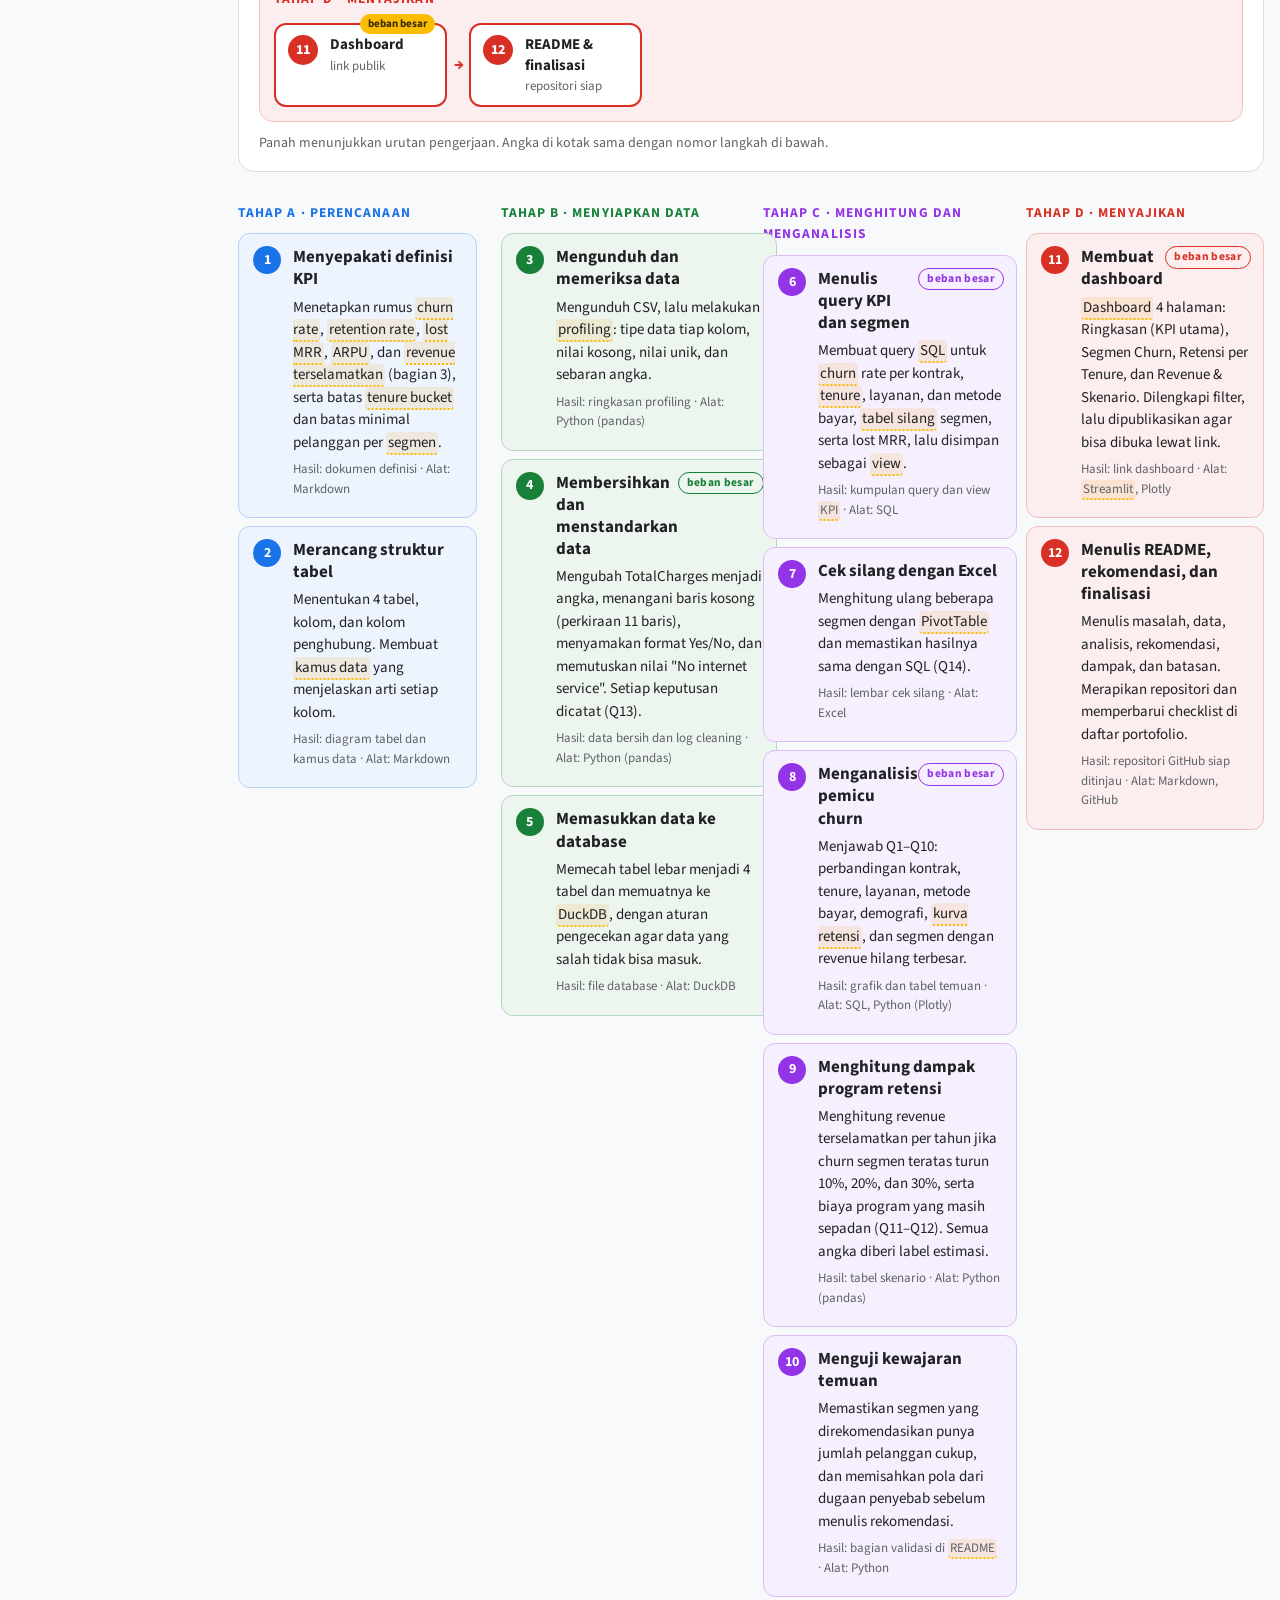
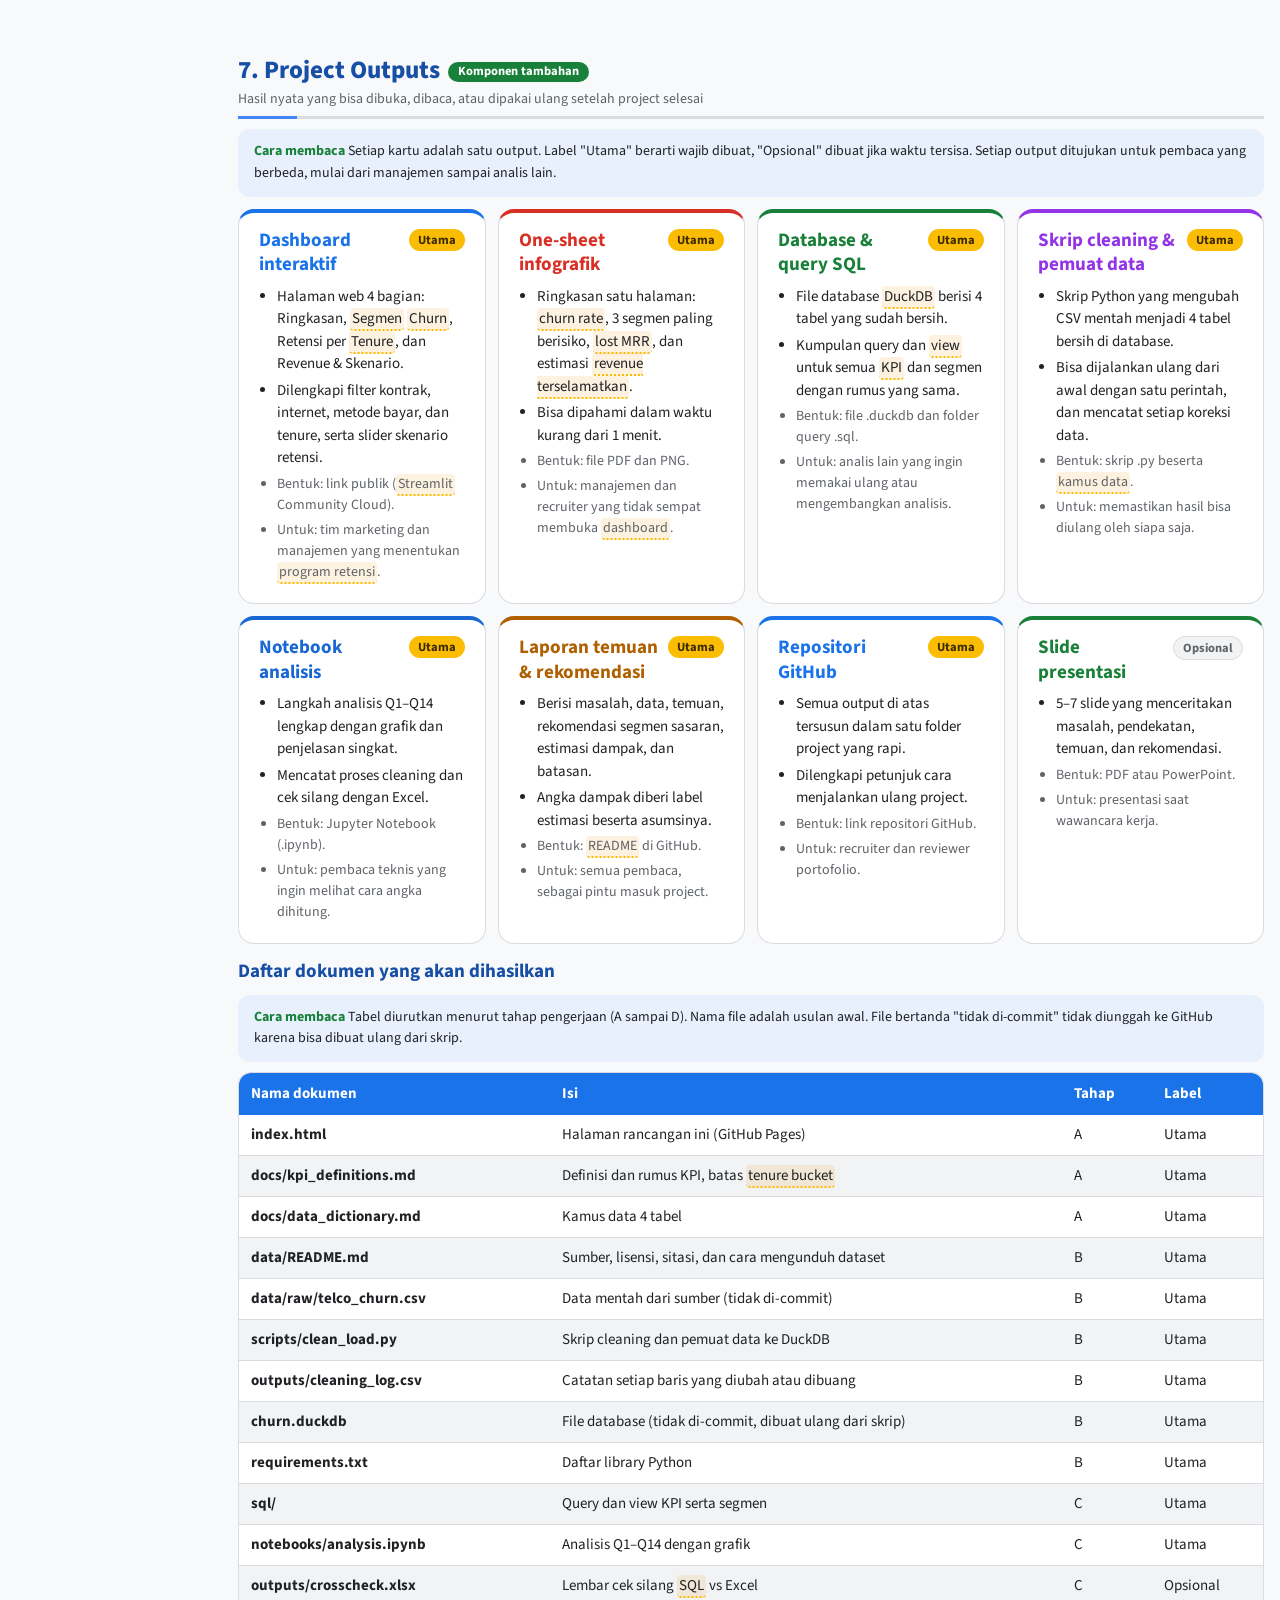
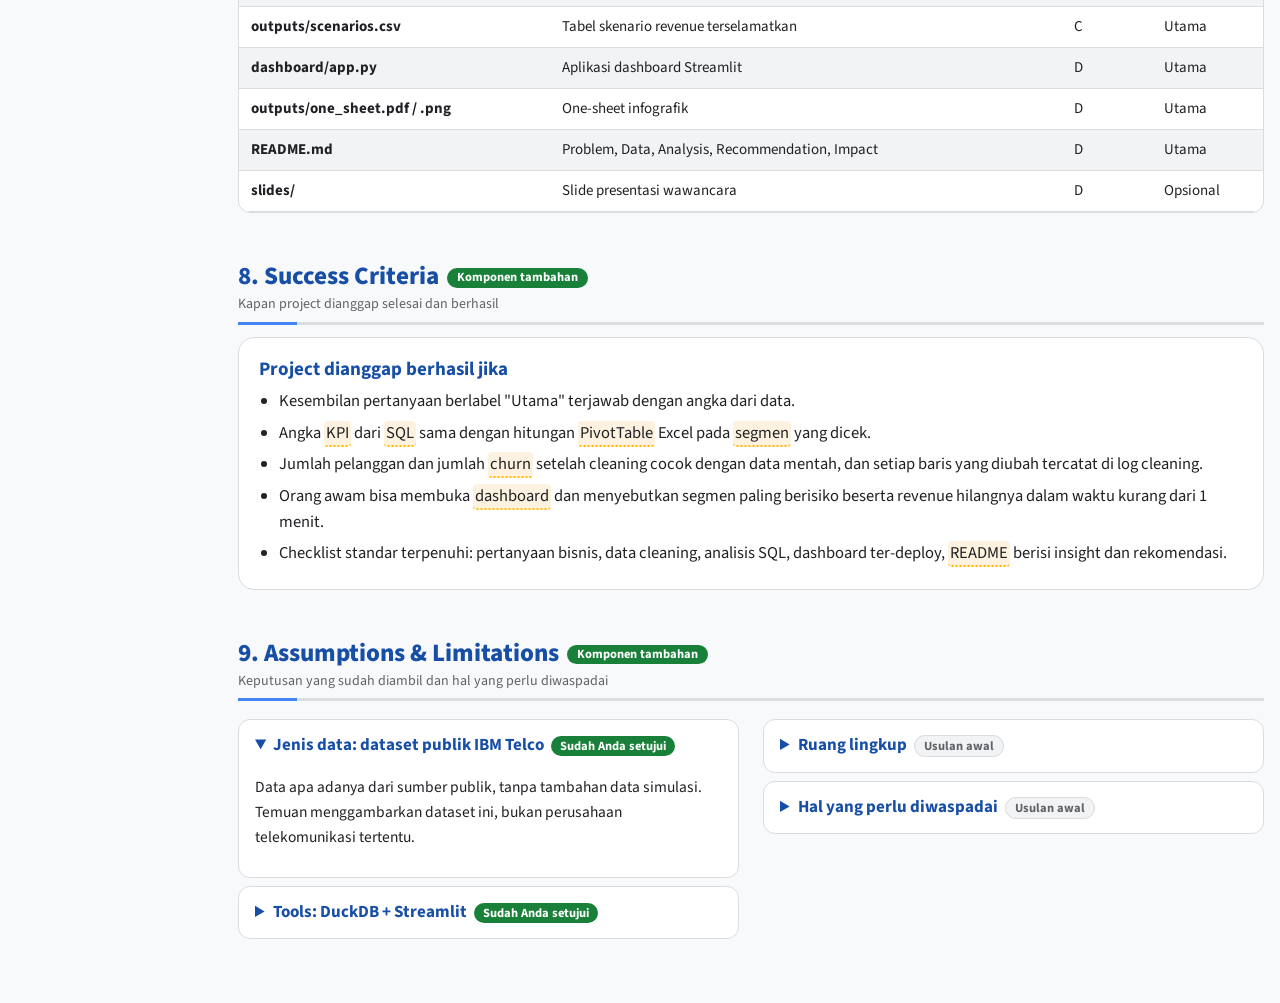
==== commit fc0bc099: "Tambah tab Design Project / Report Project (konten Design tidak diubah) Co-Authored-By: Claude Sonne" ====
--- a/index.html
+++ b/index.html
@@ -176,18 +176,35 @@
 }
 @media (max-width:620px){.row .n{width:112px;font-size:13px}}
 
+.tab{flex:none;font:inherit;font-size:15px;font-weight:800;cursor:pointer;background:var(--card);border:2px solid var(--line);color:var(--ink);border-radius:999px;padding:6px 16px}
+.tab[data-t=design]{--c:var(--navy)}.tab[data-t=report]{--c:var(--teal)}
+.tab:hover{border-color:var(--c)}.tab.on{background:var(--c);border-color:var(--c);color:#fff}.tab:focus-visible{outline:3px solid var(--amber);outline-offset:2px}
+.links{display:contents}.links[data-tab=design]{--ac:var(--navy)}.links[data-tab=report]{--ac:var(--teal)}
+.links a{font-size:13.5px;font-weight:600;color:var(--mut);padding:5px 12px}
+.pane code{font-size:.92em;background:var(--sub);border-radius:4px;padding:1px 5px;overflow-wrap:anywhere}
+.pane pre{background:var(--sub);border:1px solid var(--line);border-radius:12px;padding:12px 16px;overflow-x:auto;font-size:14px;line-height:1.5}.pane pre code{background:none;padding:0;overflow-wrap:normal}
+.pill.p{background:var(--amber);color:var(--amber-ink)}
+.callout a{color:inherit;font-weight:700;text-decoration:underline}
+@media (min-width:1280px){
+main>nav{gap:8px}
+.tab{border-radius:12px;font-size:16px;padding:12px 16px;text-align:left;border-left:8px solid var(--c)}
+.links{display:flex;flex-direction:column;gap:2px;margin:0 0 8px 12px;padding-left:12px;border-left:3px solid var(--ac)}
+main>nav .links a{background:none;border:0;border-radius:8px;font-size:14.5px;font-weight:600;color:var(--mut);padding:6px 10px}
+main>nav .links a:hover,main>nav .links a:focus-visible{background:var(--soft);color:var(--head)}
+}
 </style>
 
 </head>
 <body>
 <a href="https://bagusbernadi.github.io/" style="display:inline-block;margin:12px 16px;font:600 14px/1.4 'Source Sans 3',Arial,sans-serif;color:#1A73E8;text-decoration:none">← All projects / Semua project</a>
 <main>
-<nav aria-label="Section navigation"><a href="#s1">Background</a><a href="#s2">Business Questions</a><a href="#s3">Churn &amp; Revenue Loss</a><a href="#s4">Dataset</a><a href="#s5">Tools</a><a href="#s6">Work Plan</a><a href="#s7">Project Outputs</a><a href="#s8">Success Criteria</a><a href="#s9">Assumptions &amp; Limitations</a></nav>
+<nav aria-label="Project navigation"><button type="button" class="tab on" data-t="design" aria-expanded="true" aria-controls="design">Design Project</button><div class="links" data-tab="design"><a href="#s1">Background</a><a href="#s2">Business Questions</a><a href="#s3">Churn &amp; Revenue Loss</a><a href="#s4">Dataset</a><a href="#s5">Tools</a><a href="#s6">Work Plan</a><a href="#s7">Project Outputs</a><a href="#s8">Success Criteria</a><a href="#s9">Assumptions &amp; Limitations</a></div><button type="button" class="tab" data-t="report" aria-expanded="false" aria-controls="report">Report Project</button><div class="links" data-tab="report" hidden><a href="#rp1">Problem</a><a href="#rp2">Data</a><a href="#rp3">Analysis</a><a href="#rp4">Recommendation</a><a href="#rp5">Impact</a><a href="#rp6">Batasan</a></div></nav>
 
 <header class="banner"><h1>Project 2: Customer Churn Driver Analysis (Telco)</h1>
 <p class="goal"><b>Tujuan project:</b> membangun analisis dan dashboard yang menunjukkan segmen pelanggan (tipe kontrak, lama berlangganan, layanan, dan metode bayar) dengan <span class="tm" tabindex="0" data-d="Churn: pelanggan berhenti berlangganan dan tidak kembali.&#10;Contoh: dari 100 pelanggan, 26 berhenti berlangganan, berarti ada 26 pelanggan churn.">churn</span> dan revenue hilang terbesar, sehingga program retensi dapat difokuskan pada segmen yang paling berharga untuk dipertahankan.</p>
 <div class="tags"><span class="tlab">Kategori:</span><span class="tag a">Rancangan project</span><span class="tag c1">Telekomunikasi (Tech / Energi)</span><span class="tag c2">Dataset publik</span><span class="tag c3">SQL + dashboard</span></div></header>
 
+<div class="pane" id="design" data-tab="design">
 <section class="card intro">
 <h3>Project Introduction</h3>
 <p>Bayangkan sebuah gym dengan 7.000 anggota. Ada anggota yang membayar paket bulanan, ada yang paket satu tahun, ada yang dua tahun. Sebagian anggota menambah fasilitas seperti loker, kelas, atau personal trainer. Setiap bulan, sebagian anggota berhenti dan tidak kembali.</p>
@@ -463,6 +480,41 @@
 <p><b>Satu potret waktu.</b> Tidak ada tanggal bergabung atau tanggal berhenti, jadi kurva retensi hanya pendekatan dari tenure. Pelanggan yang sudah lama pergi tidak ada di data.</p>
 <p><b>Pola belum tentu penyebab.</b> Jika pelanggan Electronic check lebih banyak churn, itu baru pola. Metode bayar bisa saja hanya menyertai kontrak bulanan. Karena itu tabel silang dipakai untuk memisahkan pengaruh tiap faktor.</p>
 <p><b>Segmen kecil.</b> Persentase dari segmen dengan sedikit pelanggan mudah tampak ekstrem. Jumlah pelanggan selalu ditampilkan di samping churn rate.</p></details></div></div>
+</div>
+
+<div class="pane" id="report" data-tab="report" hidden>
+<div class="callout a"><h4>Status Report Project</h4><p>Laporan hasil diisi setelah analisis dikerjakan. Sudah ditulis: Problem, Data, Analysis, Recommendation, Impact, Batasan. Rancangan lengkap ada di tab <a href="#design">Design Project</a>.</p></div>
+<div class="scroll"><table><tr><th>Bagian</th><th>Status</th></tr>
+<tr><td><b>Problem</b></td><td><span class="pill">Draft</span></td></tr>
+<tr><td><b>Data</b></td><td><span class="pill">Draft</span></td></tr>
+<tr><td><b>Analysis</b></td><td><span class="pill">Draft</span></td></tr>
+<tr><td><b>Recommendation</b></td><td><span class="pill">Draft</span></td></tr>
+<tr><td><b>Impact</b></td><td><span class="pill">Draft</span></td></tr>
+<tr><td><b>Batasan</b></td><td><span class="pill">Draft</span></td></tr>
+</table></div>
+
+<h2 id="rp1">1. Problem<small>Pertanyaan yang ingin dijawab</small></h2>
+<div class="card"><p><b>Pertanyaan utama:</b> Segmen pelanggan mana (tipe kontrak, tenure, layanan, metode bayar) yang paling banyak churn, dan berapa revenue bulanan yang hilang dari segmen tersebut?</p>
+<p>Rancangan memecahnya menjadi 14 pertanyaan (9 Utama, 4 Pendukung, 1 Tambahan) dalam 5 tema: churn, segmen, revenue, dampak, serta validitas data. Daftar lengkap ada di bagian 2 halaman rancangan.</p></div>
+
+<h2 id="rp2">2. Data<small>Sumber, ukuran, dan perlakuan awal</small></h2>
+<div class="card"><ul class="tight"><li>Sumber: dataset Telco Customer Churn dari IBM, tersedia di Kaggle.</li><li>Sumber data: <a href="https://www.kaggle.com/datasets/blastchar/telco-customer-churn" target="_blank" rel="noopener">here</a> (Versi: 1, Tanggal akses: 23 Oktober 2026)</li><li>Ukuran (perkiraan, <b>belum diverifikasi</b>): ±7.043 pelanggan, 21 kolom, 1 file CSV. Tidak ada kolom tanggal; pola waktu dibaca dari tenure (±0–72 bulan). Angka ini dicek saat data diunduh.</li><li>Lisensi dan sitasi: dicek di halaman dataset sebelum project dipublikasikan.</li><li>Data mentah tidak di-commit ke repository. Cara mengunduhnya akan ditulis di <code>data/README.md</code>.</li><li>Rencana tabel: <code>customers</code>, <code>accounts</code>, <code>services</code>, <code>dim_tenure_bucket</code>.</li><li>Catatan awal cleaning: TotalCharges tersimpan sebagai teks dengan beberapa baris kosong, SeniorCitizen memakai 0/1, dan nilai "No internet service" perlu diputuskan. Setiap keputusan dicatat di log cleaning.</li></ul></div>
+
+<h2 id="rp3">3. Analysis<small>Hasil perhitungan dari data</small></h2>
+<div class="card"><p>Belum dikerjakan. Rencana langkah (12 langkah, tahap A sampai D) ada di bagian 6 halaman rancangan. Semua angka nanti dihitung dari data dengan SQL dan dicek silang dengan Excel atau pandas.</p>
+<p>Hipotesis yang akan diuji (belum terbukti): 1. Kontrak Month-to-month jauh lebih sering churn daripada kontrak tahunan. 2. Churn paling tinggi di 12 bulan pertama berlangganan. 3. Pelanggan Fiber optic dan Electronic check lebih sering churn. 4. Pelanggan dengan Online Security dan Tech Support lebih jarang churn. 5. Sebagian besar revenue yang hilang berasal dari sedikit segmen.</p></div>
+
+<h2 id="rp4">4. Recommendation<small>Tindakan yang disarankan dari temuan</small></h2>
+<div class="card"><p>Belum dikerjakan. Output yang direncanakan: daftar segmen sasaran program retensi, diurutkan menurut churn rate dan revenue hilang, dengan batas minimal jumlah pelanggan per segmen.</p></div>
+
+<h2 id="rp5">5. Impact<small>Seberapa besar manfaatnya</small></h2>
+<div class="card"><p>Belum dikerjakan. Rumus yang akan dipakai (semua hasil diberi label <code>estimated</code>):</p>
+<pre><code>Revenue terselamatkan per tahun = (churn lama − churn baru) × pelanggan segmen × ARPU × 12</code></pre>
+<p>Asumsi awal: ARPU = monthly charges, mata uang USD sesuai dataset.</p></div>
+
+<h2 id="rp6">6. Batasan yang sudah diketahui<small>Hal yang perlu diwaspadai saat membaca hasil</small></h2>
+<div class="card"><ul class="tight"><li>Data adalah satu potret waktu, sehingga kurva retensi hanya pendekatan dari tenure.</li><li>Pola belum tentu penyebab. Metode bayar bisa saja hanya menyertai tipe kontrak.</li><li>Segmen dengan sedikit pelanggan mudah tampak ekstrem; jumlah pelanggan selalu ditampilkan.</li><li>Dataset buatan IBM, polanya bisa lebih rapi daripada data perusahaan sebenarnya.</li></ul></div>
+</div>
 </main>
 
 <script>
@@ -493,7 +545,15 @@
 const qg=$('qg');document.querySelector('.fbar').onclick=e=>{const b=e.target.closest('.fb');if(!b)return;const f=b.dataset.f;
 document.querySelectorAll('.fb').forEach(x=>x.classList.toggle('on',x==b));let th=null,vis=0;
 [...qg.children].forEach(el=>{if(el.classList.contains('theme')){if(th)th.hidden=!vis;th=el;vis=0}else{const show=f=='*'||el.dataset.p==f;el.hidden=!show;if(show)vis++}});if(th)th.hidden=!vis};
-let seen=new Set();[...document.querySelector('main').children].forEach(el=>{if(el.tagName=='H2')seen=new Set();hl(el,seen)});
+let seen=new Set();document.querySelectorAll('main>.pane>*').forEach(el=>{if(el.tagName=='H2')seen=new Set();hl(el,seen)});
+
+const TB=[...document.querySelectorAll('.tab')];
+function setTab(t){document.querySelectorAll('.pane,.links').forEach(e=>e.hidden=e.dataset.tab!==t);TB.forEach(x=>{const on=x.dataset.t===t;x.classList.toggle('on',on);x.setAttribute('aria-expanded',on)})}
+function route(){const h=decodeURIComponent(location.hash.slice(1)),el=h&&document.getElementById(h);
+if(h=='design'||h=='report'){setTab(h);scrollTo(0,0);return}
+if(el){const p=el.closest('.pane');if(p){setTab(p.dataset.tab);el.scrollIntoView()}}}
+TB.forEach(x=>x.onclick=()=>{location.hash=x.dataset.t});
+addEventListener('hashchange',route);route();
 </script>
 
 </body></html>
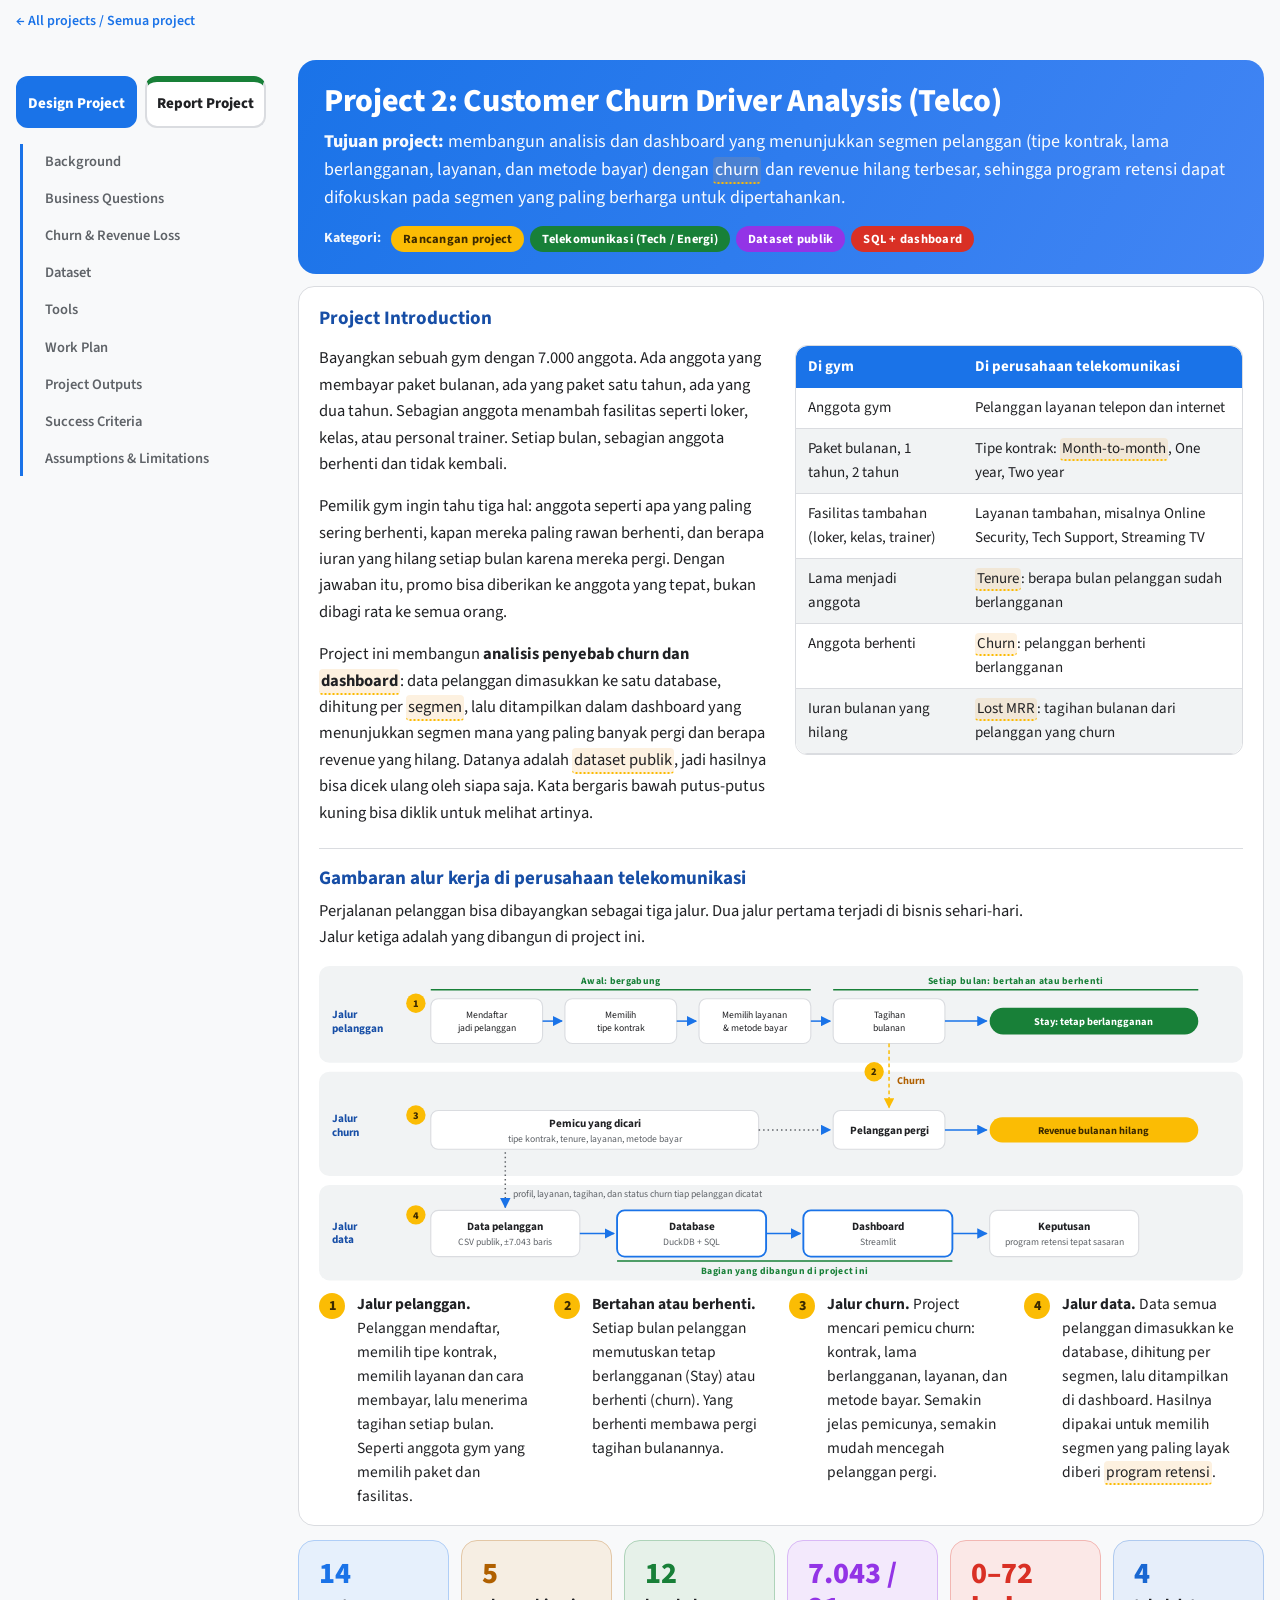
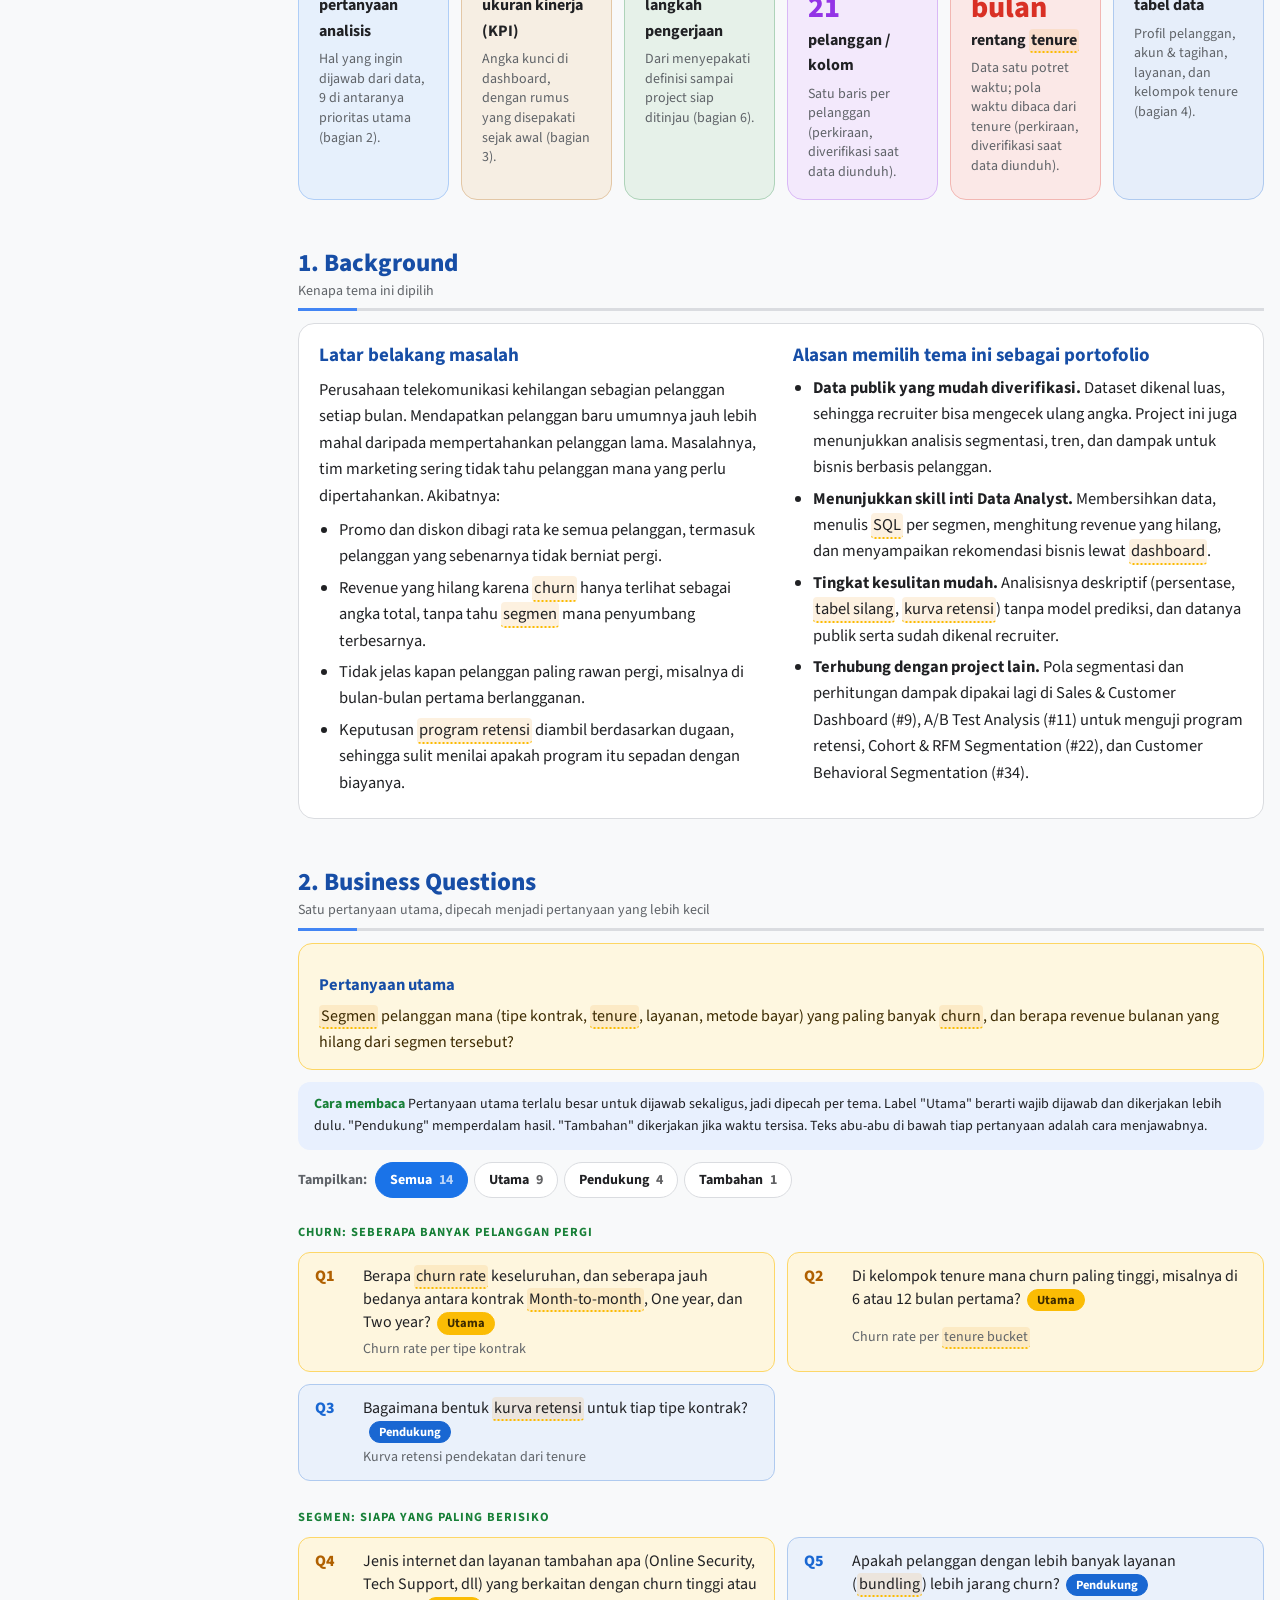
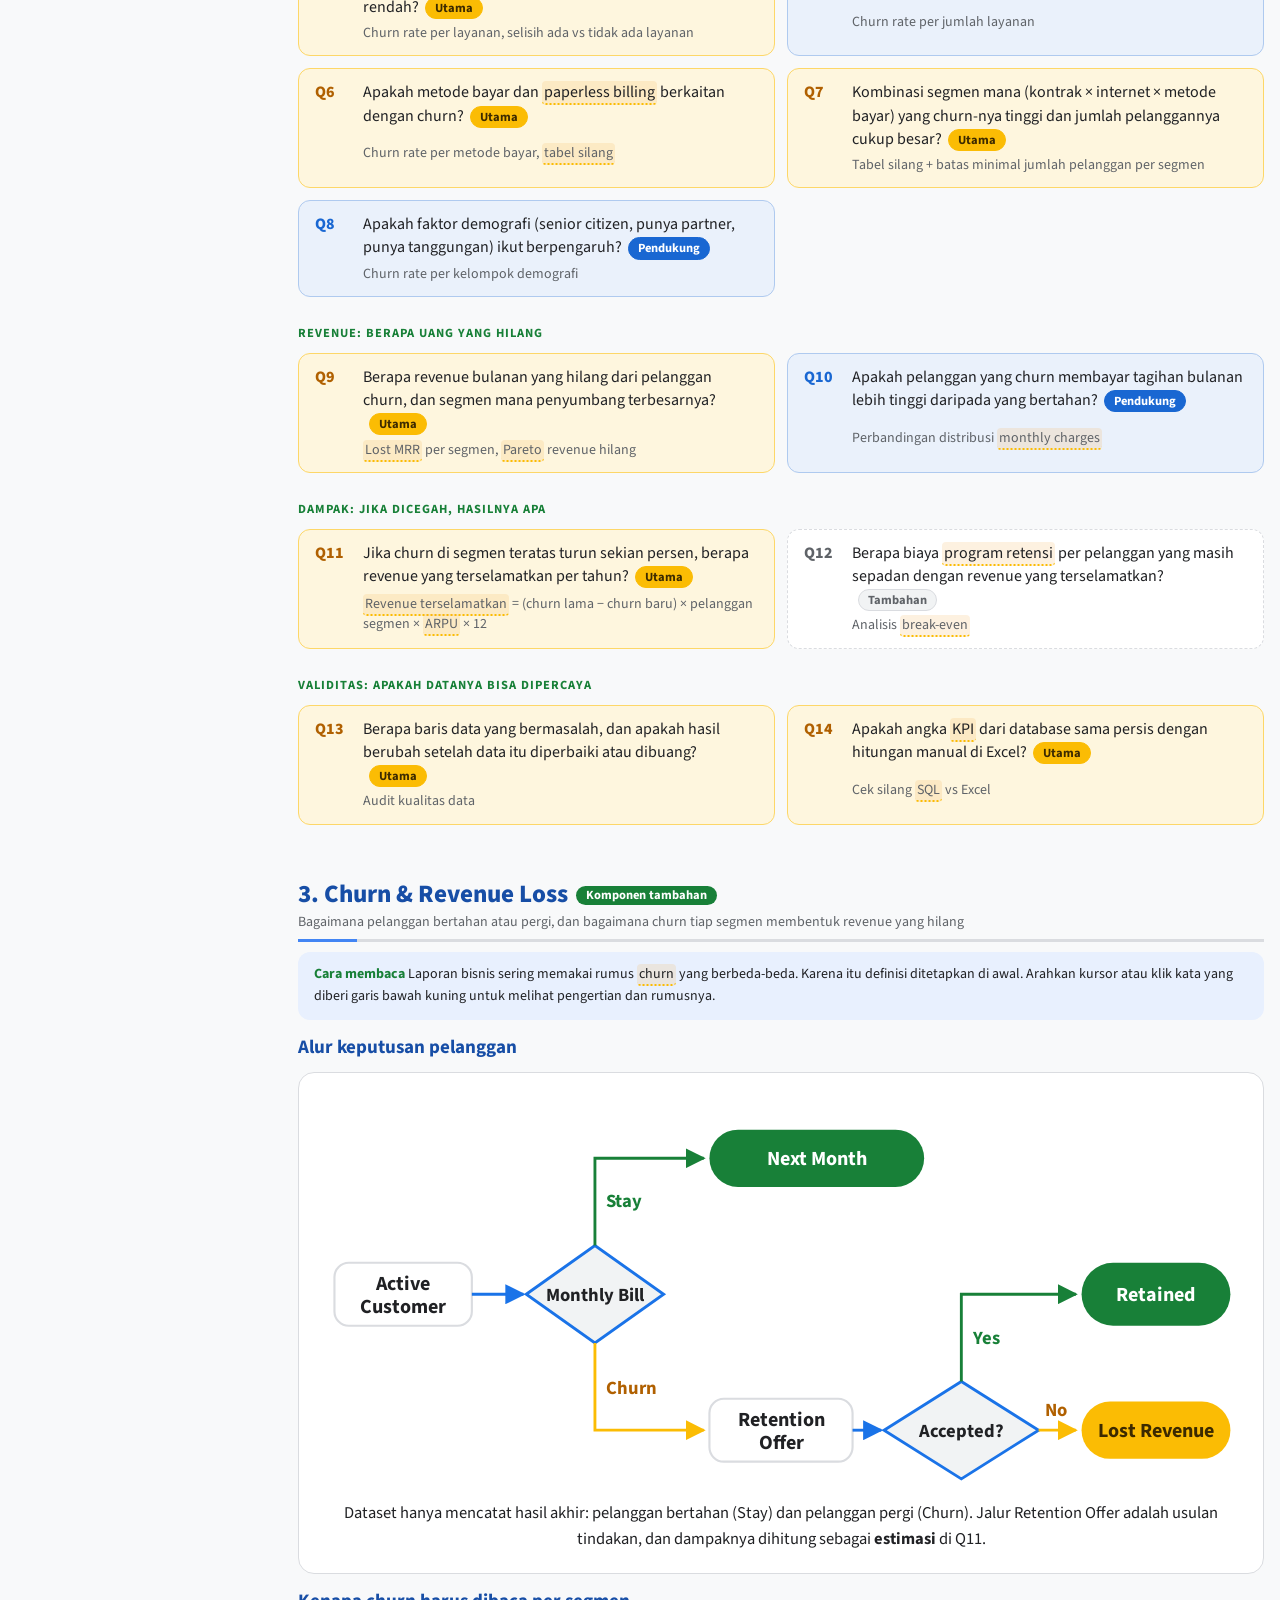
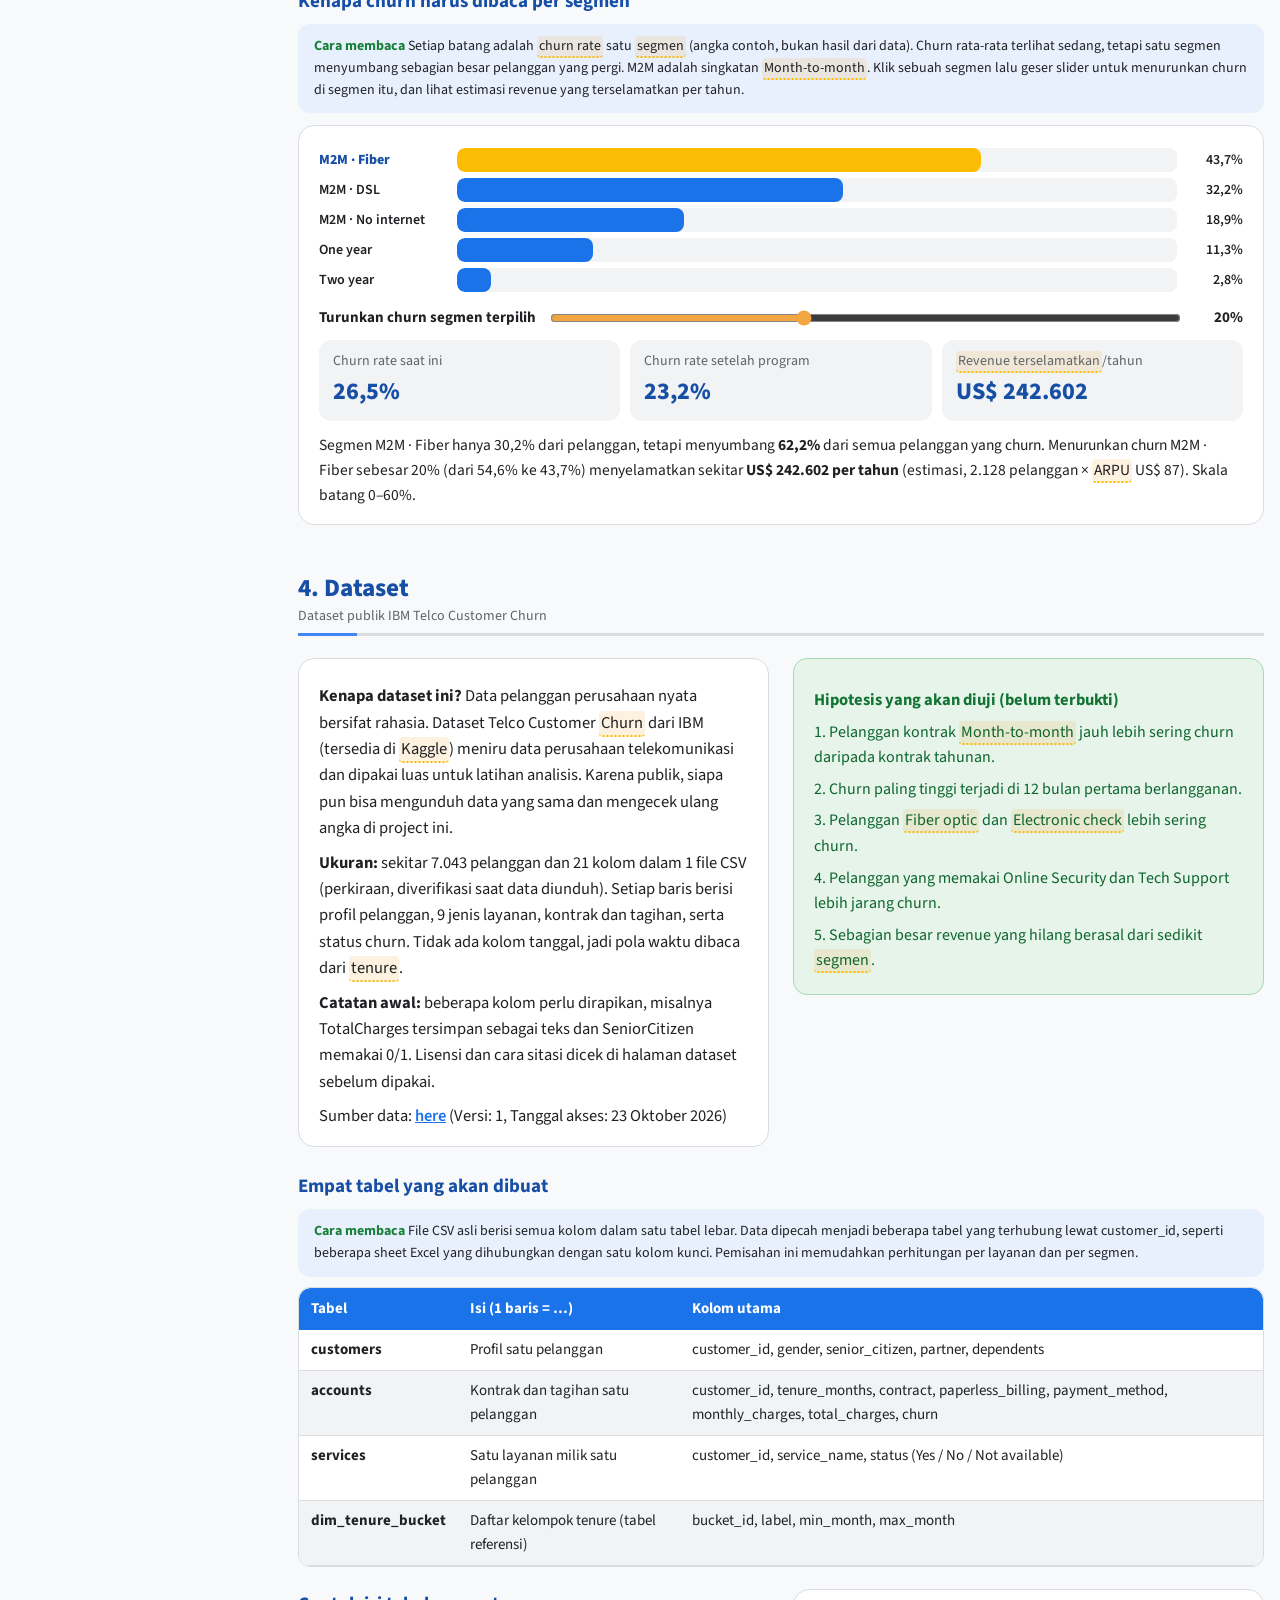
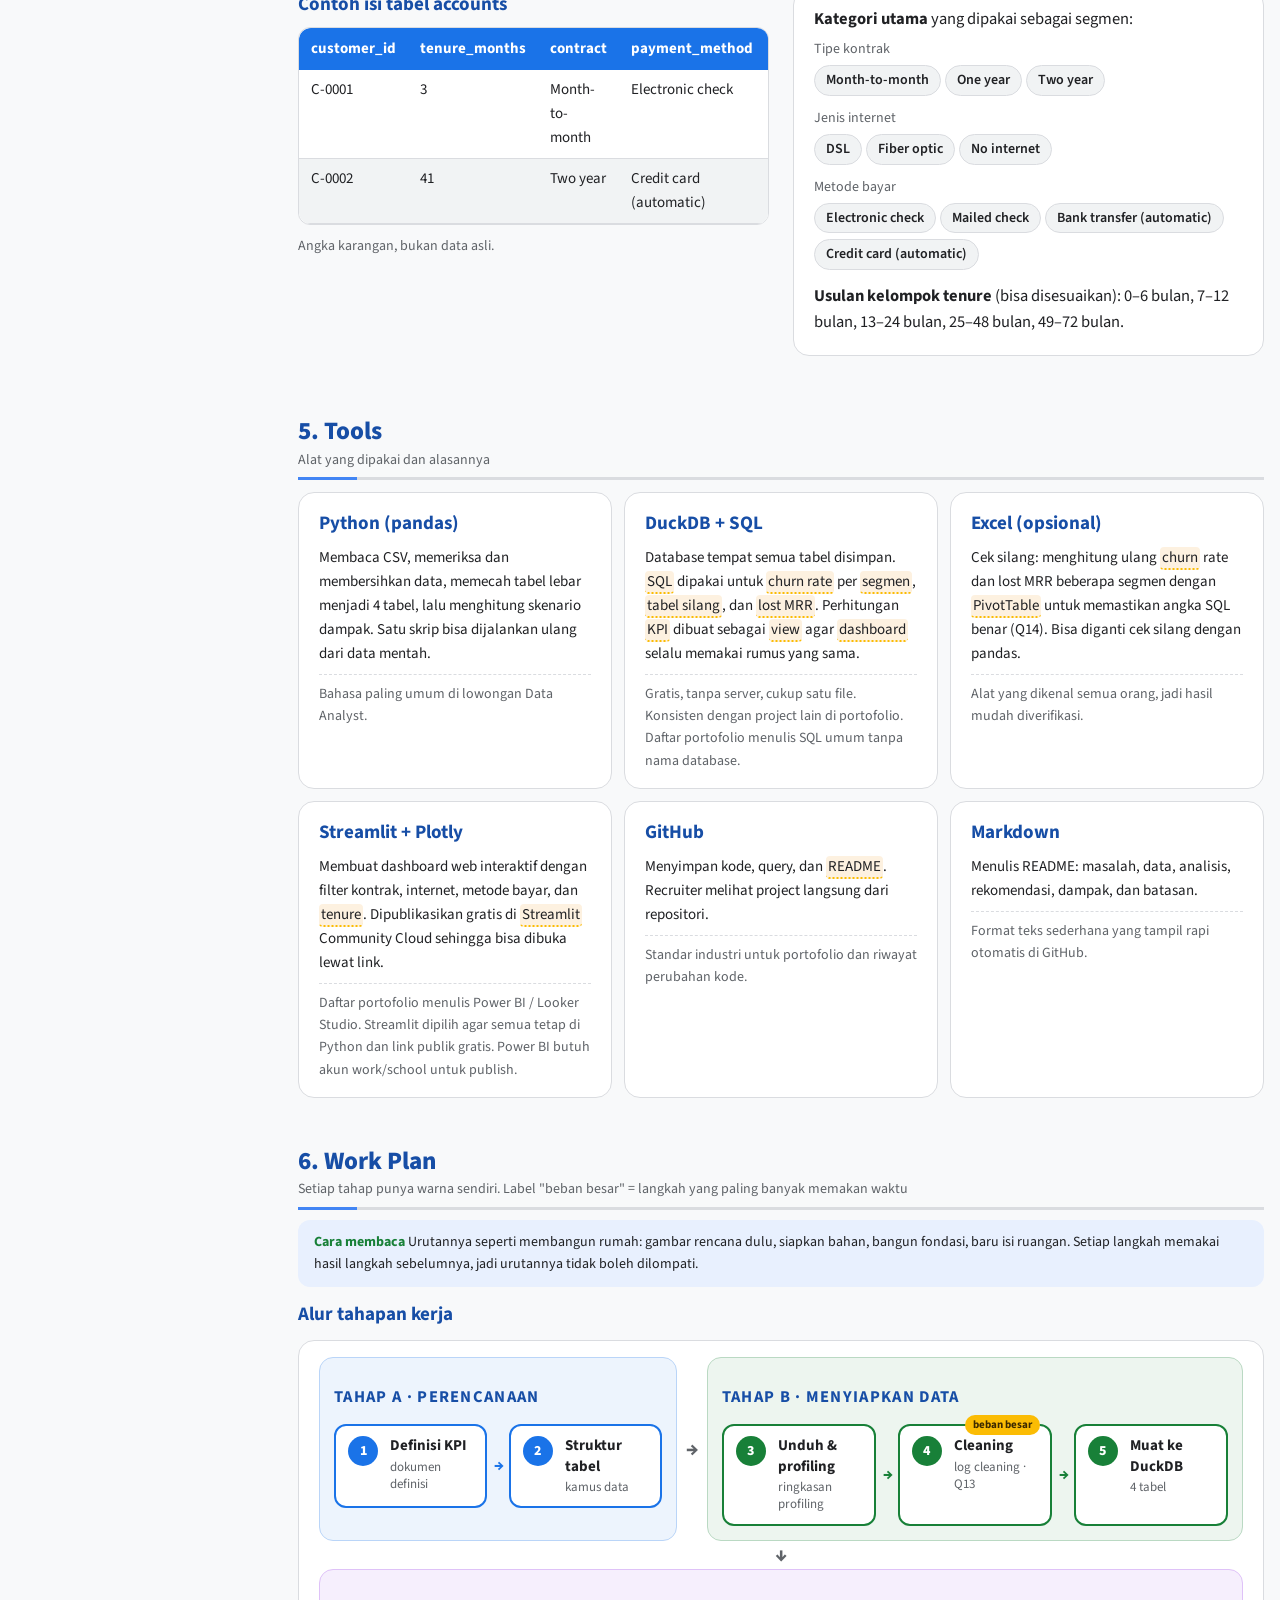
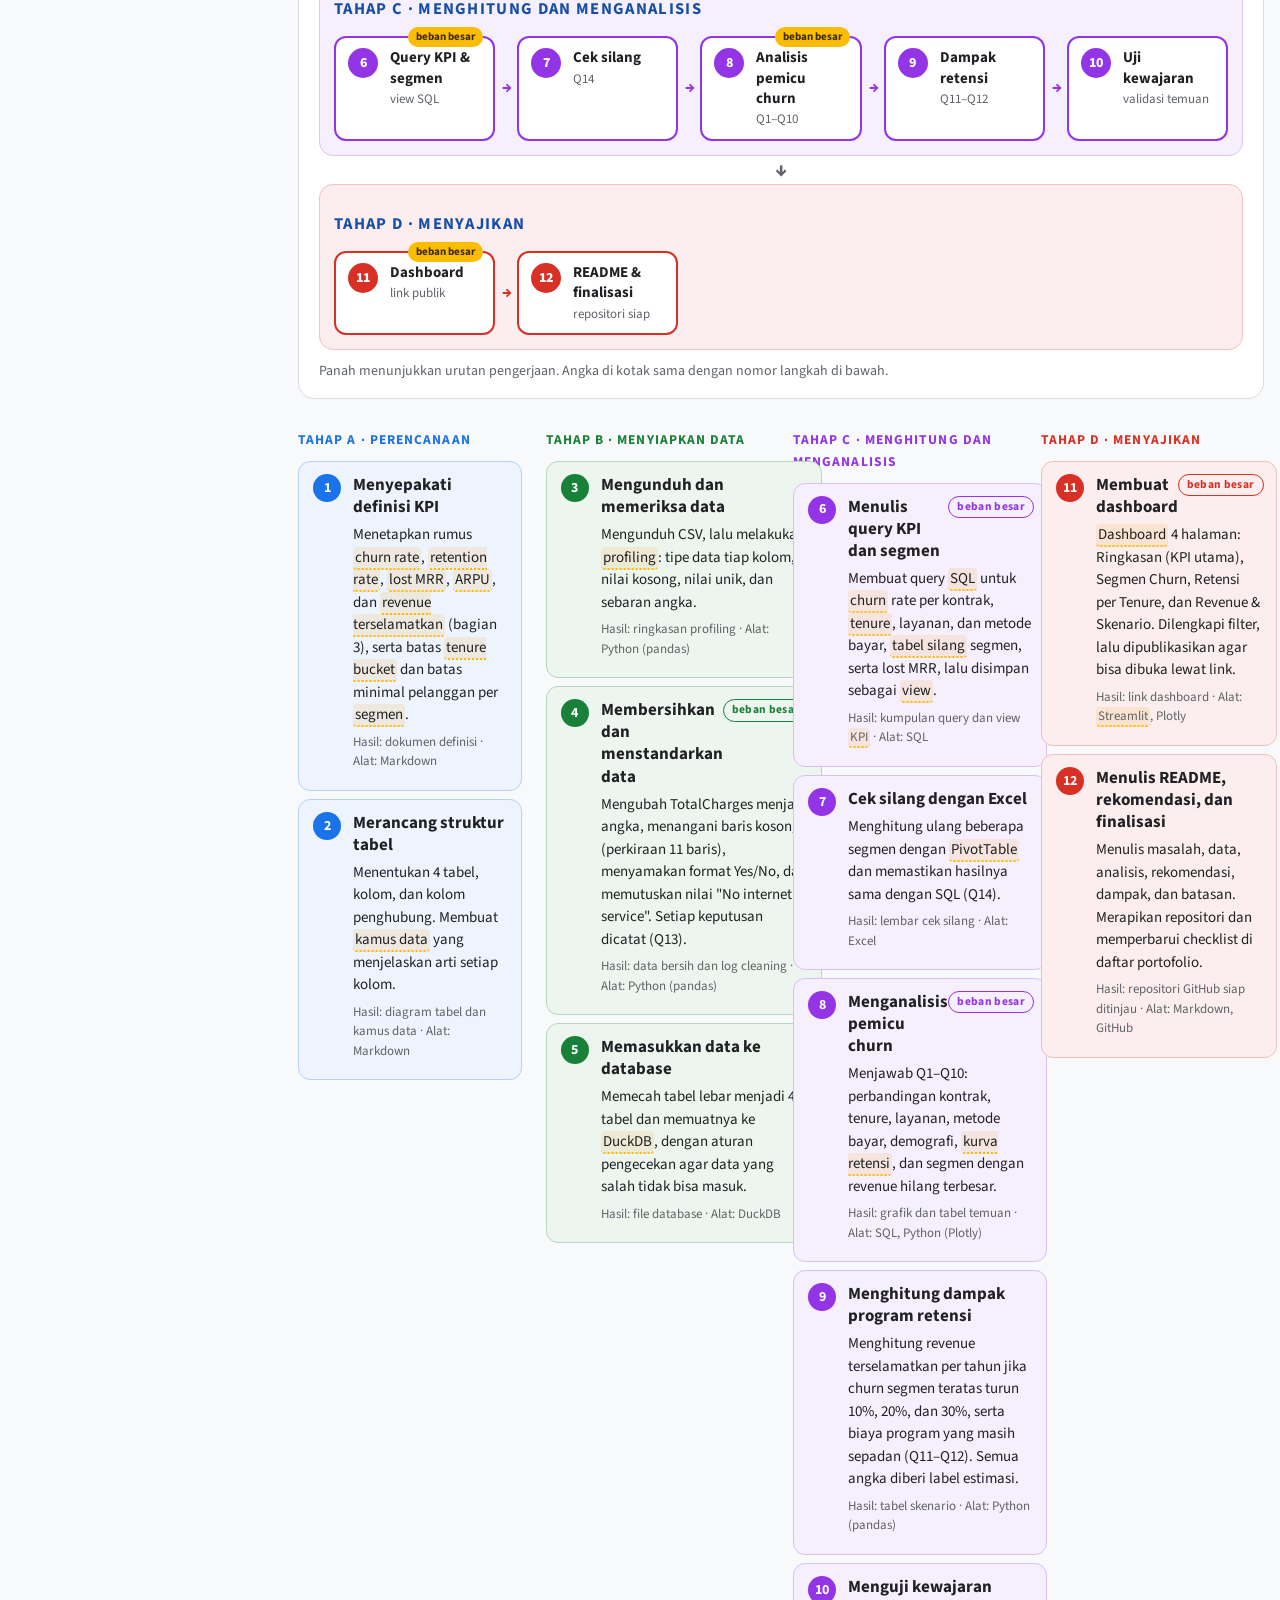
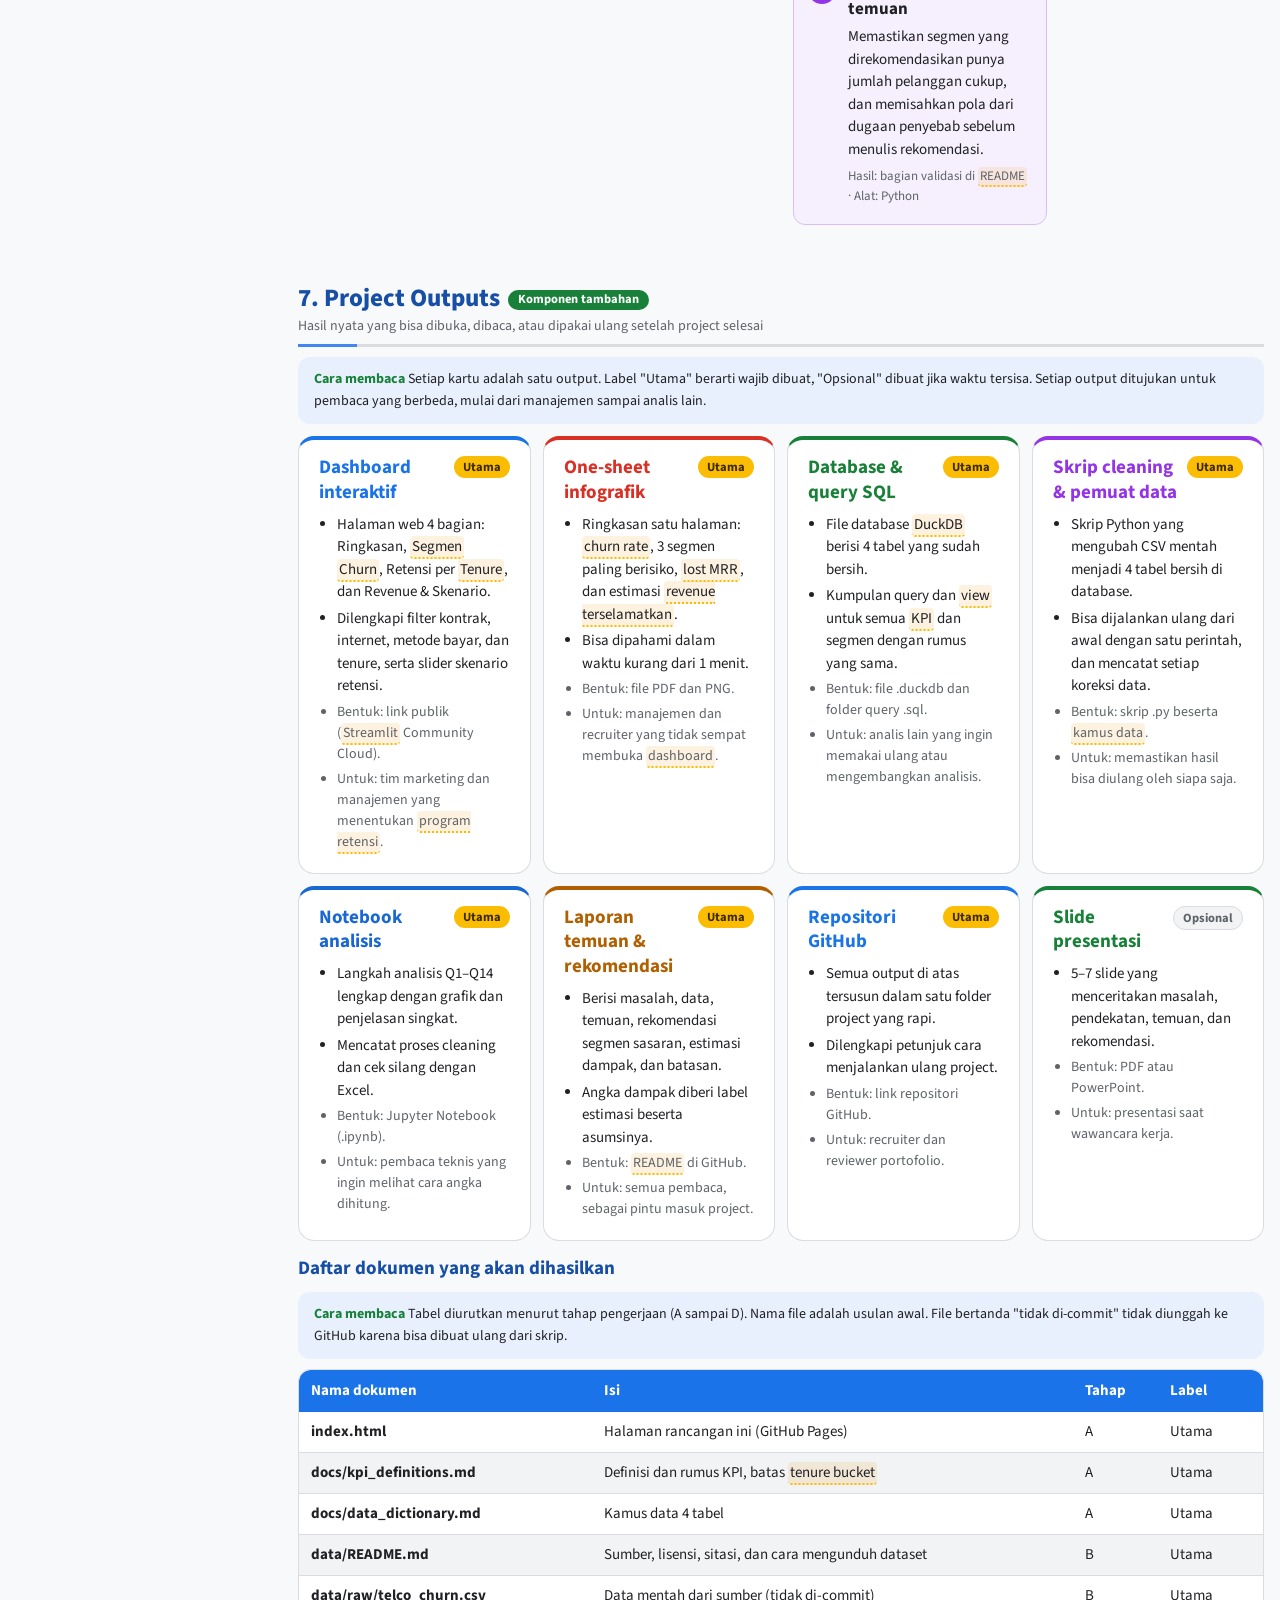
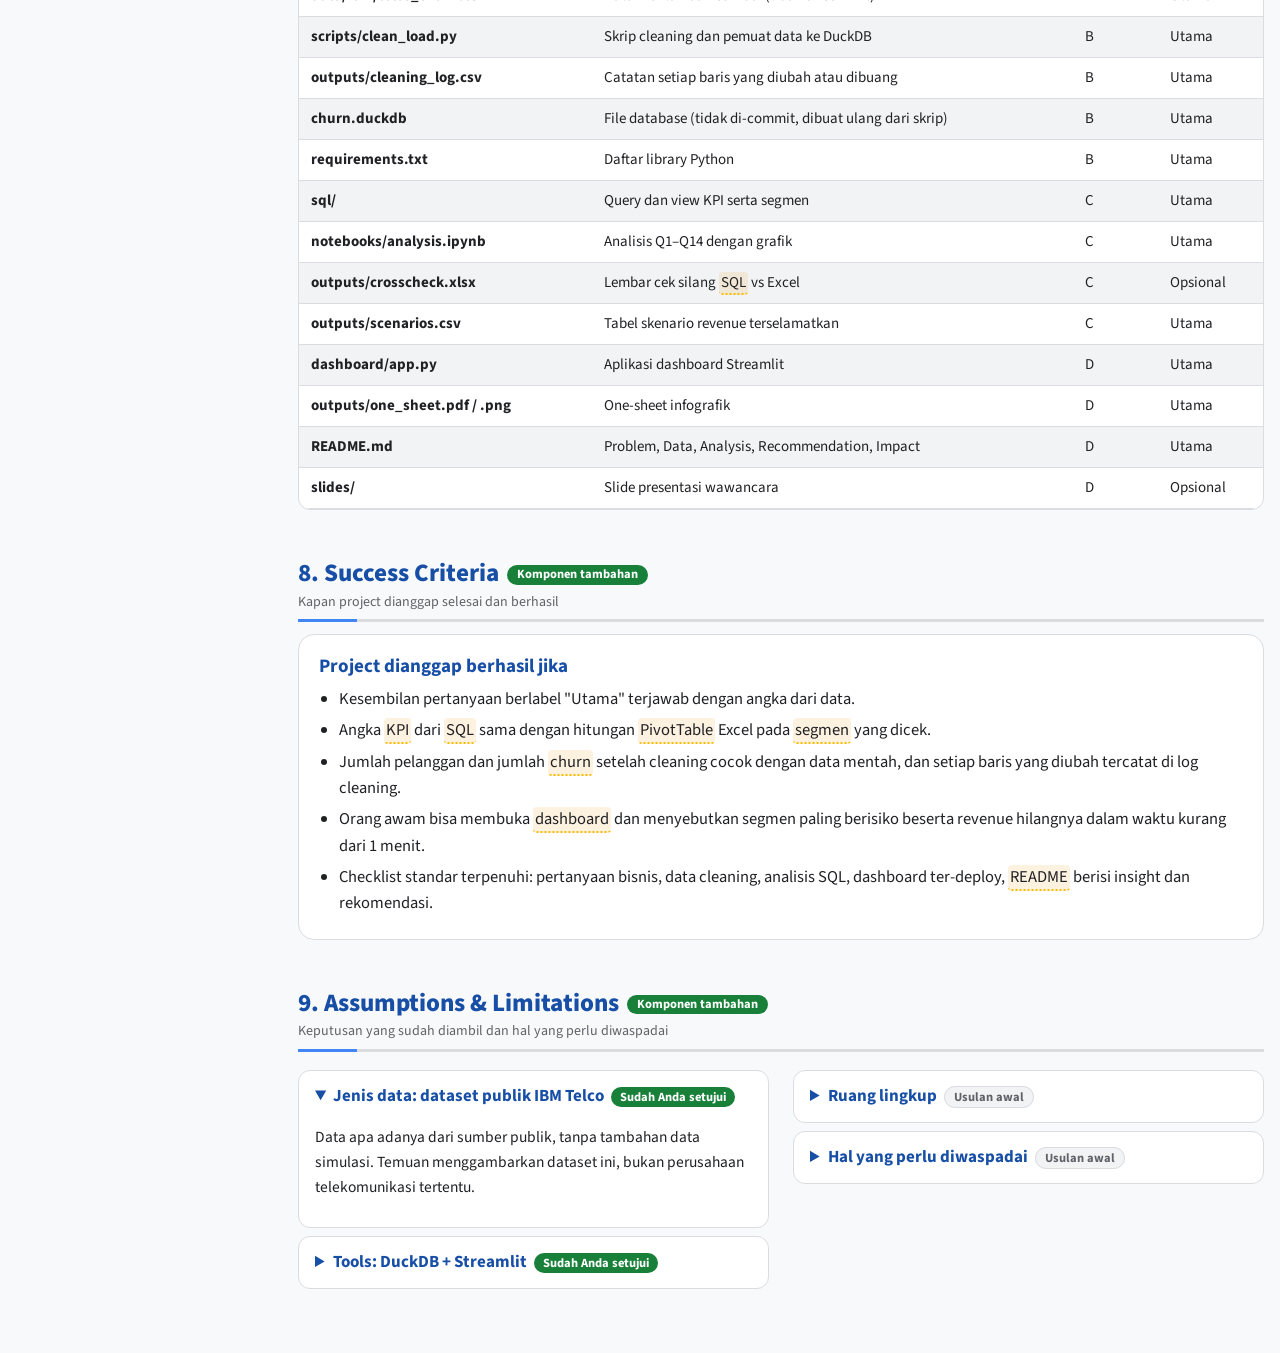
==== commit 2446c732: "Susun ulang repo mengikuti Project 1: design-and-report/ + project/ + README - design-and-report/ind" ====
--- a/index.html
+++ b/index.html
@@ -1,559 +1,7 @@
 <!doctype html>
-<html lang="id">
-<head>
-<meta charset="utf-8">
-<meta name="viewport" content="width=device-width,initial-scale=1,viewport-fit=cover">
-<title>Project 2: Customer Churn Telco</title>
-<meta name="claude:viewport-fit-sides" content="cover">
-<meta name="description" content="Rancangan project portofolio Data Analyst: analisis pemicu churn pelanggan telekomunikasi dan revenue yang hilang, dengan SQL dan dashboard.">
-<link rel="preconnect" href="https://fonts.googleapis.com"><link rel="preconnect" href="https://fonts.gstatic.com" crossorigin>
-<link rel="stylesheet" href="https://fonts.googleapis.com/css2?family=Source+Sans+3:wght@400;600;700;800&display=swap">
-<style>
-/* Layout: tema terang ala Google (single theme, sengaja): latar putih keabuan, kartu putih;
-   biru = struktur, kuning = penanda utama, hijau = info pendukung, merah = aksen.
-   Skala huruf: H1 32 · H2 25 · H3 19 · body 16.5 · keterangan 14 · label 12.5 */
-:root{color-scheme:light;
---bg:#F8F9FA;--card:#FFFFFF;--sub:#F1F3F4;--line:#DADCE0;
---ink:#202124;--head:#174EA6;--mut:#5F6368;
---navy:#1A73E8;--navy-ink:#FFFFFF;--teal:#188038;--amber:#FBBC04;--amber-ink:#3C2A00;--bar:#1A73E8;--soft:#E8F0FE;
---gb:#4285F4;--gr:#EA4335;--gy:#FBBC04;--gg:#34A853;
---navyH:#1A73E8;--amberH:#B06000;--tealH:#188038;--plumH:#9334E6;--roseH:#D93025;--skyH:#1967D2;--onph:#fff;
---f:"Source Sans 3",Calibri,Carlito,"Segoe UI",Arial,sans-serif;
---h1:clamp(26px,2.6vw,32px);--h2:clamp(21px,2vw,25px);--h3:19px;--body:16.5px;--small:14px;--label:12.5px}
-[hidden]{display:none!important}
-*{box-sizing:border-box}html{scroll-padding-top:64px;scroll-behavior:smooth}
-body{margin:0;background:var(--bg);color:var(--ink);font:400 var(--body)/1.6 var(--f)}
-body::before{content:"";position:fixed;inset:0 0 auto;height:env(safe-area-inset-top,0px);background:var(--bg);z-index:10}
-main{max-width:880px;margin:0 auto;padding-block:16px 56px;padding-left:max(16px,env(safe-area-inset-left,0px));padding-right:max(16px,env(safe-area-inset-right,0px))}
-b,strong{font-weight:700}
-nav{position:sticky;top:env(safe-area-inset-top,0px);z-index:9;background:var(--bg);padding:8px 0;display:flex;gap:6px;overflow-x:auto}
-nav a{flex:none;background:var(--card);border:1px solid var(--line);color:var(--ink);text-decoration:none;border-radius:999px;padding:6px 14px;font-size:var(--small);font-weight:600}
-nav a:hover,nav a:focus-visible{background:var(--amber);border-color:var(--amber);color:var(--amber-ink);outline:none}
-.banner{background:var(--navy);color:var(--navy-ink);border-radius:18px;padding:22px 26px}
-.banner h1{margin:0 0 8px;font-size:var(--h1);font-weight:800;line-height:1.2;text-wrap:balance;letter-spacing:-.01em}.banner p{margin:0;font-size:18px;line-height:1.55;opacity:.97}.banner .goal b{font-weight:800}
-.tags{display:flex;gap:6px;flex-wrap:wrap;margin-top:14px}
-.tags{align-items:center}.tlab{font-size:var(--small);font-weight:700;margin-right:4px;opacity:.95}
-.tag{border-radius:999px;padding:3px 12px;font-size:var(--label);font-weight:700;background:rgba(255,255,255,.2);letter-spacing:.02em}.tag.a{background:var(--amber);color:var(--amber-ink)}
-.card{border-radius:16px;padding:16px 20px;background:var(--card);border:1px solid var(--line);margin:12px 0}
-.card p{margin:8px 0}
-h2{font-size:var(--h2);font-weight:800;color:var(--head);margin:48px 0 10px;padding-bottom:8px;border-bottom:2px solid var(--line);line-height:1.25;text-wrap:balance}
-h2 small{display:block;font-size:var(--small);font-weight:400;color:var(--mut);margin-top:4px}
-h3{font-size:var(--h3);font-weight:700;color:var(--head);margin:16px 0 6px;line-height:1.3}
-.card h3:first-child,.card>div>h3:first-child{margin-top:4px}
-.add{display:inline-block;vertical-align:middle;margin-left:8px;border-radius:999px;padding:2px 10px;font-size:var(--label);font-weight:700;background:var(--teal);color:#fff}
-.how{background:var(--soft);border-radius:12px;padding:12px 16px;margin:10px 0;font-size:var(--small);line-height:1.55;color:var(--ink)}.how::before{content:"Cara membaca ";font-weight:700;color:var(--teal)}
-.callout{border-radius:14px;padding:14px 20px;margin:12px 0;font-size:16px}.callout h4{margin:0 0 6px;font-size:var(--h3);font-weight:700}.callout p{margin:6px 0}
-.callout.a{background:var(--amber);color:var(--amber-ink)}.callout.g{background:var(--teal);color:#fff}
-.kpis{display:grid;grid-template-columns:repeat(3,1fr);gap:12px;margin:14px 0}.kpis .card{margin:0}
-.kpi .v{font-size:30px;font-weight:800;display:block;line-height:1.15;color:var(--head);font-variant-numeric:tabular-nums}.kpi .l{display:block;font-weight:700;font-size:16px;margin-top:2px}.kpi .d{display:block;font-size:var(--small);line-height:1.4;margin-top:6px;color:var(--mut)}
-.kpi.t{background:var(--teal);border-color:var(--teal);color:#fff}.kpi.am{background:var(--amber);border-color:var(--amber);color:var(--amber-ink)}
-.kpi.t .v,.kpi.t .d,.kpi.am .v,.kpi.am .d{color:inherit}
-table{border-collapse:collapse;width:100%;font-size:15px;background:var(--card);border-radius:12px;overflow:hidden}
-th{background:var(--navy);color:var(--navy-ink);padding:9px 12px;text-align:left;vertical-align:top;font-weight:700}
-td{padding:8px 12px;border-bottom:1px solid var(--line);vertical-align:top}
-tr:nth-child(odd) td{background:var(--sub)}
-.scroll{overflow-x:auto;border:1px solid var(--line);border-radius:12px;margin:10px 0}
-.q{background:var(--card);border:1px solid var(--line);border-radius:12px;padding:12px 16px;margin:6px 0;display:grid;grid-template-columns:40px 1fr;gap:4px 8px;font-size:16px;line-height:1.45}
-.q .id{font-weight:800;color:var(--head)}.q .m{grid-column:2;font-size:var(--small);color:var(--mut)}
-.pri{display:inline-block;border-radius:999px;padding:1px 9px;font-size:var(--label);font-weight:700;margin-left:6px;background:var(--sub);border:1px solid var(--line);color:var(--mut)}.pri.M{background:var(--amber);border-color:var(--amber);color:var(--amber-ink)}.pri.S{background:var(--navy);border-color:var(--navy);color:#fff}
-.theme{font-size:var(--label);font-weight:700;color:var(--teal);margin:20px 0 4px;text-transform:uppercase;letter-spacing:.08em}
-.flow{display:flex;flex-wrap:wrap;align-items:center;gap:6px;margin:8px 0}
-.flow span{border-radius:999px;padding:5px 12px;font-size:var(--small);font-weight:700;background:var(--sub);border:1px solid var(--line)}
-.flow span.ng{background:var(--amber);border-color:var(--amber);color:var(--amber-ink)}.flow span.ok{background:var(--teal);border-color:var(--teal);color:#fff}.flow i{font-style:normal;color:var(--mut);font-size:var(--small)}
-.row{display:flex;align-items:center;gap:8px;margin:6px 0;width:100%;font:inherit;font-size:var(--small);color:var(--ink);background:none;border:0;padding:0;cursor:pointer;text-align:left}
-.row .n{width:96px;flex:none;font-weight:600}.row .tr{flex:1;background:var(--sub);border-radius:8px;height:24px;position:relative;overflow:hidden}
-.row .b{position:absolute;left:0;top:0;bottom:0;border-radius:8px;background:var(--bar);transition:width .25s}
-.row.sel .b{background:var(--amber)}.row.sel .n{color:var(--head);font-weight:800}
-.row .c{width:58px;text-align:right;flex:none;font-variant-numeric:tabular-nums;font-weight:600}
-.row:focus-visible{outline:3px solid var(--amber);outline-offset:2px;border-radius:8px}
-.ctl{display:flex;align-items:center;gap:12px;margin:14px 0 10px;font-weight:700;font-size:15px}.ctl input{flex:1;accent-color:#F2A541}.ctl output{min-width:48px;text-align:right}
-.res{display:grid;grid-template-columns:repeat(3,1fr);gap:10px;margin-top:10px}.res div{background:var(--sub);border-radius:12px;padding:10px 14px;font-size:var(--small);color:var(--mut)}.res b{display:block;font-size:24px;font-weight:800;color:var(--head);font-variant-numeric:tabular-nums}
-.steps{counter-reset:s;display:grid;gap:8px;margin:10px 0;padding:0;list-style:none}
-.steps li{background:var(--card);border:1px solid var(--line);border-radius:12px;padding:12px 14px 12px 54px;position:relative}
-.steps li::before{counter-increment:s;content:counter(s);position:absolute;left:14px;top:12px;width:28px;height:28px;border-radius:50%;background:var(--navy);color:#fff;font-weight:700;display:grid;place-items:center;font-size:14px}
-.steps li.L::before{background:var(--amber);color:var(--amber-ink)}
-.steps b.t{display:block;font-size:17px;color:var(--head);line-height:1.3}.steps p{margin:6px 0;font-size:15px;line-height:1.5}.steps .meta{font-size:13px;color:var(--mut)}
-.phase{font-size:var(--label);font-weight:700;color:var(--teal);margin:18px 0 0;text-transform:uppercase;letter-spacing:.08em}
-.tools{display:grid;grid-template-columns:repeat(2,1fr);gap:12px;margin:12px 0}.tools .card{margin:0}
-.tools b{display:block;font-size:var(--h3);color:var(--head)}.tools .r{font-size:15px;margin:6px 0 0}.tools .alt{font-size:var(--small);color:var(--mut);margin:8px 0 0;padding-top:8px;border-top:1px dashed var(--line)}
-details{background:var(--card);border:1px solid var(--line);border-radius:12px;padding:12px 16px;margin:8px 0}summary{cursor:pointer;font-weight:700;font-size:17px;color:var(--head)}details p{font-size:15.5px}
-.pill{border-radius:999px;padding:1px 9px;font-size:var(--label);font-weight:700;background:var(--teal);color:#fff;margin-left:4px}.pill.d{background:var(--sub);border:1px solid var(--line);color:var(--mut)}
-.chip{display:inline-block;border-radius:999px;padding:3px 11px;margin:3px 4px 3px 0;font-size:var(--small);font-weight:600;background:var(--sub);border:1px solid var(--line)}
-.tm{border-bottom:2px dotted var(--amber);background:rgba(242,165,65,.16);border-radius:4px;padding:0 2px;cursor:help}
-#tip{position:fixed;display:none;max-width:320px;white-space:pre-line;background:#202124;color:#fff;padding:10px 12px;border-radius:12px;font-size:var(--small);line-height:1.4;z-index:20;box-shadow:0 6px 20px rgba(0,0,0,.25)}
-ul.tight{margin:6px 0;padding-left:20px}ul.tight li{margin:5px 0}
-.intro>.layout{grid-column:1/-1}
-.layout{margin-top:14px;padding-top:14px;border-top:1px solid var(--line)}.layout .lead{margin:4px 0 10px;max-width:90ch}
-.figw{overflow-x:auto;margin:8px 0}.figw svg{display:block;width:100%;min-width:860px;height:auto;font-family:var(--f)}
-.figw .lane{fill:var(--sub)}.figw .box{fill:var(--card);stroke:var(--line);stroke-width:1.5}.figw .box.hi{stroke:var(--bar);stroke-width:2.5}
-.figw text{fill:var(--ink)}.figw .ln{font-size:15px;font-weight:700;fill:var(--head)}.figw .gl{font-size:13px;font-weight:700;fill:var(--teal);letter-spacing:.03em}
-.figw .bt{font-size:13px}.figw .b{font-size:15px;font-weight:700}.figw .st{font-size:13px;fill:var(--mut)}
-.figw .grp{stroke:var(--teal);stroke-width:2}.figw .ar{stroke:var(--bar);stroke-width:2}.figw .ah{fill:var(--bar)}
-.figw .ng,.figw .ngs{stroke:var(--amber);stroke-width:2;stroke-dasharray:5 4}.figw .aha{fill:var(--amber)}.figw .nl{font-size:14px;font-weight:700;fill:var(--amberH)}
-.figw .dt{stroke:var(--mut);stroke-width:2;stroke-dasharray:2 4}
-.figw .okb{fill:var(--teal)}.figw .scb{fill:var(--amber)}.figw .wt{fill:#fff;font-size:14px;font-weight:700}.figw .at{fill:var(--amber-ink);font-size:14px;font-weight:700}
-.figw .mk{fill:var(--amber)}.figw .mt{fill:var(--amber-ink);font-size:14px;font-weight:800}
-.legend{counter-reset:l;list-style:none;padding:0;margin:10px 0 0;display:grid;gap:10px}
-.legend li{counter-increment:l;position:relative;padding-left:38px;font-size:15.5px;line-height:1.55}
-.legend li::before{content:counter(l);position:absolute;left:0;top:1px;width:26px;height:26px;border-radius:50%;background:var(--amber);color:var(--amber-ink);font-weight:800;font-size:14px;display:grid;place-items:center}
-@media (min-width:1000px){.legend{grid-template-columns:repeat(4,1fr);gap:16px}}
-.kpi{--h:var(--navyH);background:color-mix(in srgb,var(--h) 11%,var(--card));border-color:color-mix(in srgb,var(--h) 35%,var(--card))}
-.kpi .v{color:var(--h)}.kpi .l{color:var(--ink)}.kpi .d{color:var(--mut)}
-.q[data-p="M"]{background:color-mix(in srgb,var(--amber) 13%,var(--card));border-color:color-mix(in srgb,var(--amber) 60%,var(--card))}
-.q[data-p="S"]{background:color-mix(in srgb,var(--skyH) 9%,var(--card));border-color:color-mix(in srgb,var(--skyH) 35%,var(--card))}
-.q[data-p="N"]{border-style:dashed}
-.q[data-p="M"] .id{color:var(--amberH)}.q[data-p="S"] .id{color:var(--skyH)}.q[data-p="N"] .id{color:var(--mut)}
-.pri.S{background:var(--skyH);border-color:var(--skyH);color:var(--onph)}
-.fbar{display:flex;flex-wrap:wrap;align-items:center;gap:6px;margin:12px 0 4px}.fbar span{font-size:var(--small);font-weight:700;color:var(--mut);margin-right:2px}
-.fb{font:inherit;font-size:var(--small);font-weight:700;cursor:pointer;border-radius:999px;padding:6px 14px;border:1px solid var(--line);background:var(--card);color:var(--ink)}
-.fb i{font-style:normal;opacity:.7;margin-left:4px}.fb:hover{border-color:var(--bar)}.fb:focus-visible{outline:3px solid var(--amber);outline-offset:2px}
-.fb.on{background:var(--navy);border-color:var(--navy);color:#fff}.fb.on[data-f="M"]{background:var(--amber);border-color:var(--amber);color:var(--amber-ink)}.fb.on[data-f="S"]{background:var(--skyH);border-color:var(--skyH);color:var(--onph)}
-.defs p{margin:0 0 12px}.defs p:last-child{margin:0}
-.fx{display:inline-block;margin:2px 0;padding:1px 9px;border-radius:8px;background:color-mix(in srgb,var(--tealH) 12%,var(--card));border:1px solid color-mix(in srgb,var(--tealH) 40%,var(--card));color:var(--tealH);font-weight:700;font-size:15px;white-space:normal}
-.figw.fl svg{min-width:520px;max-width:1000px;margin:0 auto}.flowfull .card{padding:20px 24px}.flowfull .card>p{text-align:center;margin:12px 0 0}.figw .dia{fill:var(--sub);stroke:var(--bar);stroke-width:2}.figw .b2{font-size:14px;font-weight:700}
-.figw .arT{fill:none;stroke:var(--teal);stroke-width:2}.figw .aht{fill:var(--teal)}.figw .arA{fill:none;stroke:var(--amber);stroke-width:2}.figw .aha2{fill:var(--amber)}
-.figw .lt{font-size:13px;font-weight:700;fill:var(--tealH)}.figw .la{font-size:13px;font-weight:700;fill:var(--amberH)}
-.ph .phase{color:var(--ph);font-size:13.5px}
-.ph .steps li{background:color-mix(in srgb,var(--ph) 8%,var(--card));border-color:color-mix(in srgb,var(--ph) 32%,var(--card))}
-.ph .steps li::before,.ph .steps li.L::before{background:var(--ph);color:var(--onph)}
-.ph .steps b.t{color:var(--ink)}
-.steps li.L::after{content:"beban besar";position:absolute;right:12px;top:12px;font-size:11.5px;font-weight:700;letter-spacing:.03em;padding:1px 8px;border-radius:999px;border:1px solid var(--ph,var(--amber));color:var(--ph,var(--amber))}
-.steps li.L b.t{padding-right:84px}
-.banner{background:linear-gradient(120deg,#1A73E8,#4285F4)}
-h2{border-bottom:3px solid transparent;border-image:linear-gradient(90deg,var(--gb) 0 60px,var(--line) 60px) 1}
-nav a:nth-child(4n+1):hover{background:var(--gb);border-color:var(--gb);color:#fff}nav a:nth-child(4n+2):hover{background:var(--gr);border-color:var(--gr);color:#fff}nav a:nth-child(4n+4):hover{background:var(--gg);border-color:var(--gg);color:#fff}
-.callout.g{background:#E6F4EA;color:#0D652D;border:1px solid #A8DAB5}.callout.g h4{color:#137333}
-.callout.a{background:#FEF7E0;color:#3C2A00;border:1px solid #FDD663}
-.outs{display:grid;gap:12px;margin:12px 0}.outs .card{margin:0}
-.out{--h:var(--navyH);border-top:4px solid var(--h)}
-.out .oh{display:flex;align-items:flex-start;justify-content:space-between;gap:8px}.out .oh b{font-size:var(--h3);color:var(--h);line-height:1.3}
-.ob{flex:none;border-radius:999px;padding:1px 9px;font-size:var(--label);font-weight:700;background:var(--amber);color:var(--amber-ink)}.ob.opt{background:var(--sub);border:1px solid var(--line);color:var(--mut)}
-.out ul{margin:8px 0 0;padding-left:18px;font-size:15px;line-height:1.5}.out li{margin:4px 0}
-.out li:nth-last-child(-n+2){color:var(--mut);font-size:14px}
-@media (min-width:700px){.outs{grid-template-columns:repeat(2,1fr)}}
-@media (min-width:1280px){.outs{grid-template-columns:repeat(4,1fr)}}
-/* layar lebar: nav jadi sidebar, konten dibagi kolom */
-.two{display:grid;gap:0 24px;align-items:start}.two>*{min-width:0}
-.qgrid{display:grid;gap:0 12px}.qgrid>*{min-width:0}
-@media (min-width:1000px){
-main{max-width:1480px}
-.two,.qgrid{grid-template-columns:1fr 1fr}.qgrid .theme{grid-column:1/-1}
-.kpis{grid-template-columns:repeat(6,1fr)}.tools{grid-template-columns:repeat(3,1fr)}
-.intro{display:grid;grid-template-columns:1fr 1fr;column-gap:28px;align-items:start}.intro h3{grid-column:1/-1}.intro>p{grid-column:1}.intro>.scroll{grid-column:2;grid-row:2/span 3;margin-top:8px}
-.phases{display:grid;grid-template-columns:repeat(2,1fr);gap:0 24px}.phases>*{min-width:0}
-}
-@media (min-width:1280px){
-main{display:grid;grid-template-columns:190px minmax(0,1fr);column-gap:32px}
-main>*{grid-column:2}
-main>nav{grid-column:1;grid-row:1/span 60;align-self:start;flex-direction:column;padding-top:16px}
-main>nav a{border-radius:10px;font-size:15px;padding:8px 14px}
-.phases{grid-template-columns:repeat(4,1fr)}
-}
-@media (max-width:620px){.kpis,.res{grid-template-columns:1fr 1fr}.tools{grid-template-columns:1fr}.row .n{width:78px}.banner{padding:18px}}
-@media (prefers-reduced-motion:reduce){html{scroll-behavior:auto}.row .b{transition:none}}
-/* tambahan */
-.card a{color:var(--navy);font-weight:600}
-.row .n{width:130px}
-.tag.c1{background:#188038;color:#fff}.tag.c2{background:#9334E6;color:#fff}.tag.c3{background:#D93025;color:#fff}.tag.c4{background:#fff;color:#174EA6}
-.wf{display:grid;gap:0}
-.wrow{display:grid;gap:0}
-.wl{--c:var(--navyH);background:color-mix(in srgb,var(--c) 8%,var(--card));border:1px solid color-mix(in srgb,var(--c) 30%,var(--card));border-radius:14px;padding:12px 14px 14px;min-width:0}
-.wl h4{margin:0 0 6px;color:var(--c);font-size:13.5px;font-weight:700;text-transform:uppercase;letter-spacing:.08em}
-.ws{display:grid;gap:24px;padding-top:8px}
-.wb{position:relative;background:var(--card);border:2px solid var(--c);border-radius:12px;padding:10px 12px 10px 54px;font-size:15px;line-height:1.35;min-height:56px}
-.wb .n{position:absolute;left:12px;top:10px;width:30px;height:30px;border-radius:50%;background:var(--c);color:var(--onph);display:grid;place-items:center;font-weight:800;font-size:14px}
-.wb b{display:block;color:var(--ink)}.wb .s{display:block;font-size:13px;color:var(--mut);margin-top:2px}
-.wb.L::before{content:"beban besar";position:absolute;top:-11px;right:10px;background:var(--amber);color:var(--amber-ink);font-size:11px;font-weight:700;padding:0 8px;border-radius:999px;line-height:20px}
-.wb::after{content:"↓";position:absolute;left:50%;bottom:-23px;transform:translateX(-50%);color:var(--c);font-weight:800;font-size:16px}
-.ws>.wb:last-child::after{content:none}
-.wsep{text-align:center;color:var(--mut);font-weight:800;font-size:20px;line-height:28px}.wsep::before{content:"↓"}
-@media (min-width:1200px){
-.wrow{grid-template-columns:2fr 30px 3fr;align-items:stretch}
-.wrow>.wsep{display:grid;place-items:center}.wrow>.wsep::before{content:"→"}
-.ws{grid-template-columns:repeat(var(--k),minmax(0,1fr));gap:22px}
-.wl[style*="--k:5"] .ws{grid-template-columns:repeat(5,minmax(0,1fr))}
-.wb::after{content:"→";left:auto;right:-19px;bottom:auto;top:50%;transform:translateY(-50%)}
-}
-@media (max-width:620px){.row .n{width:112px;font-size:13px}}
-
-.tab{flex:none;font:inherit;font-size:15px;font-weight:800;cursor:pointer;background:var(--card);border:2px solid var(--line);color:var(--ink);border-radius:999px;padding:6px 16px}
-.tab[data-t=design]{--c:var(--navy)}.tab[data-t=report]{--c:var(--teal)}
-.tab:hover{border-color:var(--c)}.tab.on{background:var(--c);border-color:var(--c);color:#fff}.tab:focus-visible{outline:3px solid var(--amber);outline-offset:2px}
-.links{display:contents}.links[data-tab=design]{--ac:var(--navy)}.links[data-tab=report]{--ac:var(--teal)}
-.links a{font-size:13.5px;font-weight:600;color:var(--mut);padding:5px 12px}
-.pane code{font-size:.92em;background:var(--sub);border-radius:4px;padding:1px 5px;overflow-wrap:anywhere}
-.pane pre{background:var(--sub);border:1px solid var(--line);border-radius:12px;padding:12px 16px;overflow-x:auto;font-size:14px;line-height:1.5}.pane pre code{background:none;padding:0;overflow-wrap:normal}
-.pill.p{background:var(--amber);color:var(--amber-ink)}
-.callout a{color:inherit;font-weight:700;text-decoration:underline}
-@media (min-width:1280px){
-main>nav{gap:8px}
-.tab{border-radius:12px;font-size:16px;padding:12px 16px;text-align:left;border-left:8px solid var(--c)}
-.links{display:flex;flex-direction:column;gap:2px;margin:0 0 8px 12px;padding-left:12px;border-left:3px solid var(--ac)}
-main>nav .links a{background:none;border:0;border-radius:8px;font-size:14.5px;font-weight:600;color:var(--mut);padding:6px 10px}
-main>nav .links a:hover,main>nav .links a:focus-visible{background:var(--soft);color:var(--head)}
-}
-</style>
-
-</head>
-<body>
-<a href="https://bagusbernadi.github.io/" style="display:inline-block;margin:12px 16px;font:600 14px/1.4 'Source Sans 3',Arial,sans-serif;color:#1A73E8;text-decoration:none">← All projects / Semua project</a>
-<main>
-<nav aria-label="Project navigation"><button type="button" class="tab on" data-t="design" aria-expanded="true" aria-controls="design">Design Project</button><div class="links" data-tab="design"><a href="#s1">Background</a><a href="#s2">Business Questions</a><a href="#s3">Churn &amp; Revenue Loss</a><a href="#s4">Dataset</a><a href="#s5">Tools</a><a href="#s6">Work Plan</a><a href="#s7">Project Outputs</a><a href="#s8">Success Criteria</a><a href="#s9">Assumptions &amp; Limitations</a></div><button type="button" class="tab" data-t="report" aria-expanded="false" aria-controls="report">Report Project</button><div class="links" data-tab="report" hidden><a href="#rp1">Problem</a><a href="#rp2">Data</a><a href="#rp3">Analysis</a><a href="#rp4">Recommendation</a><a href="#rp5">Impact</a><a href="#rp6">Batasan</a></div></nav>
-
-<header class="banner"><h1>Project 2: Customer Churn Driver Analysis (Telco)</h1>
-<p class="goal"><b>Tujuan project:</b> membangun analisis dan dashboard yang menunjukkan segmen pelanggan (tipe kontrak, lama berlangganan, layanan, dan metode bayar) dengan <span class="tm" tabindex="0" data-d="Churn: pelanggan berhenti berlangganan dan tidak kembali.&#10;Contoh: dari 100 pelanggan, 26 berhenti berlangganan, berarti ada 26 pelanggan churn.">churn</span> dan revenue hilang terbesar, sehingga program retensi dapat difokuskan pada segmen yang paling berharga untuk dipertahankan.</p>
-<div class="tags"><span class="tlab">Kategori:</span><span class="tag a">Rancangan project</span><span class="tag c1">Telekomunikasi (Tech / Energi)</span><span class="tag c2">Dataset publik</span><span class="tag c3">SQL + dashboard</span></div></header>
-
-<div class="pane" id="design" data-tab="design">
-<section class="card intro">
-<h3>Project Introduction</h3>
-<p>Bayangkan sebuah gym dengan 7.000 anggota. Ada anggota yang membayar paket bulanan, ada yang paket satu tahun, ada yang dua tahun. Sebagian anggota menambah fasilitas seperti loker, kelas, atau personal trainer. Setiap bulan, sebagian anggota berhenti dan tidak kembali.</p>
-<p>Pemilik gym ingin tahu tiga hal: anggota seperti apa yang paling sering berhenti, kapan mereka paling rawan berhenti, dan berapa iuran yang hilang setiap bulan karena mereka pergi. Dengan jawaban itu, promo bisa diberikan ke anggota yang tepat, bukan dibagi rata ke semua orang.</p>
-<div class="scroll"><table><tr><th>Di gym</th><th>Di perusahaan telekomunikasi</th></tr>
-<tr><td>Anggota gym</td><td>Pelanggan layanan telepon dan internet</td></tr>
-<tr><td>Paket bulanan, 1 tahun, 2 tahun</td><td>Tipe kontrak: Month-to-month, One year, Two year</td></tr>
-<tr><td>Fasilitas tambahan (loker, kelas, trainer)</td><td>Layanan tambahan, misalnya Online Security, Tech Support, Streaming TV</td></tr>
-<tr><td>Lama menjadi anggota</td><td>Tenure: berapa bulan pelanggan sudah berlangganan</td></tr>
-<tr><td>Anggota berhenti</td><td>Churn: pelanggan berhenti berlangganan</td></tr>
-<tr><td>Iuran bulanan yang hilang</td><td>Lost MRR: tagihan bulanan dari pelanggan yang churn</td></tr>
-</table></div>
-<p>Project ini membangun <b>analisis penyebab churn dan dashboard</b>: data pelanggan dimasukkan ke satu database, dihitung per segmen, lalu ditampilkan dalam dashboard yang menunjukkan segmen mana yang paling banyak pergi dan berapa revenue yang hilang. Datanya adalah dataset publik, jadi hasilnya bisa dicek ulang oleh siapa saja. Kata bergaris bawah putus-putus kuning bisa diklik untuk melihat artinya.</p>
-<div class="layout">
-<h3>Gambaran alur kerja di perusahaan telekomunikasi</h3>
-<p class="lead">Perjalanan pelanggan bisa dibayangkan sebagai tiga jalur. Dua jalur pertama terjadi di bisnis sehari-hari. Jalur ketiga adalah yang dibangun di project ini.</p>
-<div class="figw"><svg viewBox="0 0 1240 432" role="img" aria-label="Alur pelanggan telekomunikasi: jalur pelanggan dari mendaftar sampai tagihan bulanan, jalur churn ketika pelanggan berhenti dan revenue hilang, dan jalur data menuju database, dashboard, dan keputusan program retensi"><defs><marker id="mN" viewBox="0 0 10 10" refX="9" refY="5" markerWidth="7" markerHeight="7" orient="auto"><path class="ah" d="M0 0L10 5L0 10z"/></marker><marker id="mA" viewBox="0 0 10 10" refX="9" refY="5" markerWidth="7" markerHeight="7" orient="auto"><path class="aha" d="M0 0L10 5L0 10z"/></marker></defs>
-<rect class="lane" x="0" y="8" width="1240" height="130" rx="14"/><rect class="lane" x="0" y="150" width="1240" height="140" rx="14"/><rect class="lane" x="0" y="302" width="1240" height="128" rx="14"/>
-<text class="ln" x="18" y="78">Jalur</text><text class="ln" x="18" y="96">pelanggan</text><text class="ln" x="18" y="218">Jalur</text><text class="ln" x="18" y="236">churn</text><text class="ln" x="18" y="362">Jalur</text><text class="ln" x="18" y="380">data</text>
-<line class="grp" x1="150" x2="660" y1="40" y2="40"/><text class="gl" x="405" y="32" text-anchor="middle">Awal: bergabung</text>
-<line class="grp" x1="690" x2="1180" y1="40" y2="40"/><text class="gl" x="935" y="32" text-anchor="middle">Setiap bulan: bertahan atau berhenti</text>
-<rect class="box" x="150" y="52" width="150" height="60" rx="10"/><text class="bt" x="225" y="78" text-anchor="middle">Mendaftar</text><text class="bt" x="225" y="95" text-anchor="middle">jadi pelanggan</text>
-<line class="ar" x1="300" x2="326" y1="82" y2="82" marker-end="url(#mN)"/>
-<rect class="box" x="330" y="52" width="150" height="60" rx="10"/><text class="bt" x="405" y="78" text-anchor="middle">Memilih</text><text class="bt" x="405" y="95" text-anchor="middle">tipe kontrak</text>
-<line class="ar" x1="480" x2="506" y1="82" y2="82" marker-end="url(#mN)"/>
-<rect class="box" x="510" y="52" width="150" height="60" rx="10"/><text class="bt" x="585" y="78" text-anchor="middle">Memilih layanan</text><text class="bt" x="585" y="95" text-anchor="middle">&amp; metode bayar</text>
-<line class="ar" x1="660" x2="686" y1="82" y2="82" marker-end="url(#mN)"/>
-<rect class="box" x="690" y="52" width="150" height="60" rx="10"/><text class="bt" x="765" y="78" text-anchor="middle">Tagihan</text><text class="bt" x="765" y="95" text-anchor="middle">bulanan</text>
-<line class="ar" x1="840" x2="896" y1="82" y2="82" marker-end="url(#mN)"/>
-<rect class="okb" x="900" y="64" width="280" height="36" rx="18"/><text class="wt" x="1040" y="87" text-anchor="middle">Stay: tetap berlangganan</text>
-<line class="ng" x1="765" x2="765" y1="112" y2="198" marker-end="url(#mA)"/><text class="nl" x="776" y="166">Churn</text>
-<rect class="box" x="150" y="202" width="440" height="52" rx="10"/><text class="bt b" x="370" y="224" text-anchor="middle">Pemicu yang dicari</text><text class="st" x="370" y="244" text-anchor="middle">tipe kontrak, tenure, layanan, metode bayar</text>
-<line class="dt" x1="590" x2="686" y1="228" y2="228" marker-end="url(#mN)"/>
-<rect class="box" x="690" y="202" width="150" height="52" rx="10"/><text class="bt b" x="765" y="233" text-anchor="middle">Pelanggan pergi</text>
-<line class="ar" x1="840" x2="896" y1="228" y2="228" marker-end="url(#mN)"/>
-<rect class="scb" x="900" y="211" width="280" height="34" rx="17"/><text class="at" x="1040" y="233" text-anchor="middle">Revenue bulanan hilang</text>
-<rect class="box" x="150" y="336" width="200" height="62" rx="10"/><text class="bt b" x="250" y="362" text-anchor="middle">Data pelanggan</text><text class="st" x="250" y="382" text-anchor="middle">CSV publik, ±7.043 baris</text>
-<line class="ar" x1="350" x2="396" y1="367" y2="367" marker-end="url(#mN)"/>
-<rect class="box hi" x="400" y="336" width="200" height="62" rx="10"/><text class="bt b" x="500" y="362" text-anchor="middle">Database</text><text class="st" x="500" y="382" text-anchor="middle">DuckDB + SQL</text>
-<line class="ar" x1="600" x2="646" y1="367" y2="367" marker-end="url(#mN)"/>
-<rect class="box hi" x="650" y="336" width="200" height="62" rx="10"/><text class="bt b" x="750" y="362" text-anchor="middle">Dashboard</text><text class="st" x="750" y="382" text-anchor="middle">Streamlit</text>
-<line class="ar" x1="850" x2="896" y1="367" y2="367" marker-end="url(#mN)"/>
-<rect class="box" x="900" y="336" width="200" height="62" rx="10"/><text class="bt b" x="1000" y="362" text-anchor="middle">Keputusan</text><text class="st" x="1000" y="382" text-anchor="middle">program retensi tepat sasaran</text>
-<line class="dt" x1="250" x2="250" y1="258" y2="332" marker-end="url(#mN)"/><text class="st" x="260" y="318" text-anchor="start">profil, layanan, tagihan, dan status churn tiap pelanggan dicatat</text>
-<text class="gl" x="625" y="422" text-anchor="middle">Bagian yang dibangun di project ini</text><line class="grp" x1="400" x2="850" y1="404" y2="404"/>
-<circle class="mk" cx="130" cy="58" r="13"/><text class="mt" x="130" y="63" text-anchor="middle">1</text>
-<circle class="mk" cx="745" cy="150" r="13"/><text class="mt" x="745" y="155" text-anchor="middle">2</text>
-<circle class="mk" cx="130" cy="208" r="13"/><text class="mt" x="130" y="213" text-anchor="middle">3</text>
-<circle class="mk" cx="130" cy="342" r="13"/><text class="mt" x="130" y="347" text-anchor="middle">4</text></svg></div>
-<ol class="legend">
-<li><b>Jalur pelanggan.</b> Pelanggan mendaftar, memilih tipe kontrak, memilih layanan dan cara membayar, lalu menerima tagihan setiap bulan. Seperti anggota gym yang memilih paket dan fasilitas.</li>
-<li><b>Bertahan atau berhenti.</b> Setiap bulan pelanggan memutuskan tetap berlangganan (Stay) atau berhenti (churn). Yang berhenti membawa pergi tagihan bulanannya.</li>
-<li><b>Jalur churn.</b> Project mencari pemicu churn: kontrak, lama berlangganan, layanan, dan metode bayar. Semakin jelas pemicunya, semakin mudah mencegah pelanggan pergi.</li>
-<li><b>Jalur data.</b> Data semua pelanggan dimasukkan ke database, dihitung per segmen, lalu ditampilkan di dashboard. Hasilnya dipakai untuk memilih segmen yang paling layak diberi program retensi.</li>
-</ol>
-</div>
-</section>
-
-<div class="kpis">
-<div class="card kpi" style="--h:var(--navyH)"><span class="v">14</span><span class="l">pertanyaan analisis</span><span class="d">Hal yang ingin dijawab dari data, 9 di antaranya prioritas utama (bagian 2).</span></div>
-<div class="card kpi" style="--h:var(--amberH)"><span class="v">5</span><span class="l">ukuran kinerja (KPI)</span><span class="d">Angka kunci di dashboard, dengan rumus yang disepakati sejak awal (bagian 3).</span></div>
-<div class="card kpi" style="--h:var(--tealH)"><span class="v">12</span><span class="l">langkah pengerjaan</span><span class="d">Dari menyepakati definisi sampai project siap ditinjau (bagian 6).</span></div>
-<div class="card kpi" style="--h:var(--plumH)"><span class="v">7.043 / 21</span><span class="l">pelanggan / kolom</span><span class="d">Satu baris per pelanggan (perkiraan, diverifikasi saat data diunduh).</span></div>
-<div class="card kpi" style="--h:var(--roseH)"><span class="v">0–72 bulan</span><span class="l">rentang <span class="tm" tabindex="0" data-d="Berapa bulan pelanggan sudah berlangganan.">tenure</span></span><span class="d">Data satu potret waktu; pola waktu dibaca dari tenure (perkiraan, diverifikasi saat data diunduh).</span></div>
-<div class="card kpi" style="--h:var(--skyH)"><span class="v">4</span><span class="l">tabel data</span><span class="d">Profil pelanggan, akun &amp; tagihan, layanan, dan kelompok tenure (bagian 4).</span></div>
-</div>
-
-<h2 id="s1">1. Background<small>Kenapa tema ini dipilih</small></h2>
-<div class="card two">
-<div><h3>Latar belakang masalah</h3>
-<p>Perusahaan telekomunikasi kehilangan sebagian pelanggan setiap bulan. Mendapatkan pelanggan baru umumnya jauh lebih mahal daripada mempertahankan pelanggan lama. Masalahnya, tim marketing sering tidak tahu pelanggan mana yang perlu dipertahankan. Akibatnya:</p>
-<ul class="tight">
-<li>Promo dan diskon dibagi rata ke semua pelanggan, termasuk pelanggan yang sebenarnya tidak berniat pergi.</li>
-<li>Revenue yang hilang karena churn hanya terlihat sebagai angka total, tanpa tahu segmen mana penyumbang terbesarnya.</li>
-<li>Tidak jelas kapan pelanggan paling rawan pergi, misalnya di bulan-bulan pertama berlangganan.</li>
-<li>Keputusan program retensi diambil berdasarkan dugaan, sehingga sulit menilai apakah program itu sepadan dengan biayanya.</li>
-</ul></div>
-<div><h3>Alasan memilih tema ini sebagai portofolio</h3>
-<ul class="tight">
-<li><b>Data publik yang mudah diverifikasi.</b> Dataset dikenal luas, sehingga recruiter bisa mengecek ulang angka. Project ini juga menunjukkan analisis segmentasi, tren, dan dampak untuk bisnis berbasis pelanggan.</li>
-<li><b>Menunjukkan skill inti Data Analyst.</b> Membersihkan data, menulis SQL per segmen, menghitung revenue yang hilang, dan menyampaikan rekomendasi bisnis lewat dashboard.</li>
-<li><b>Tingkat kesulitan mudah.</b> Analisisnya deskriptif (persentase, tabel silang, kurva retensi) tanpa model prediksi, dan datanya publik serta sudah dikenal recruiter.</li>
-<li><b>Terhubung dengan project lain.</b> Pola segmentasi dan perhitungan dampak dipakai lagi di Sales &amp; Customer Dashboard (#9), A/B Test Analysis (#11) untuk menguji program retensi, Cohort &amp; RFM Segmentation (#22), dan Customer Behavioral Segmentation (#34).</li>
-</ul></div>
-</div>
-
-<h2 id="s2">2. Business Questions<small>Satu pertanyaan utama, dipecah menjadi pertanyaan yang lebih kecil</small></h2>
-<div class="callout a"><h4>Pertanyaan utama</h4>Segmen pelanggan mana (tipe kontrak, tenure, layanan, metode bayar) yang paling banyak churn, dan berapa revenue bulanan yang hilang dari segmen tersebut?</div>
-<p class="how">Pertanyaan utama terlalu besar untuk dijawab sekaligus, jadi dipecah per tema. Label "Utama" berarti wajib dijawab dan dikerjakan lebih dulu. "Pendukung" memperdalam hasil. "Tambahan" dikerjakan jika waktu tersisa. Teks abu-abu di bawah tiap pertanyaan adalah cara menjawabnya.</p>
-
-<div class="fbar" role="group" aria-label="Filter pertanyaan"><span>Tampilkan:</span><button type="button" class="fb on" data-f="*">Semua <i>14</i></button><button type="button" class="fb" data-f="M">Utama <i>9</i></button><button type="button" class="fb" data-f="S">Pendukung <i>4</i></button><button type="button" class="fb" data-f="N">Tambahan <i>1</i></button></div>
-<div class="qgrid" id="qg">
-<p class="theme">Churn: seberapa banyak pelanggan pergi</p>
-<div class="q" data-p="M"><span class="id">Q1</span><span>Berapa churn rate keseluruhan, dan seberapa jauh bedanya antara kontrak Month-to-month, One year, dan Two year?<span class="pri M">Utama</span></span><span class="m">Churn rate per tipe kontrak</span></div>
-<div class="q" data-p="M"><span class="id">Q2</span><span>Di kelompok tenure mana churn paling tinggi, misalnya di 6 atau 12 bulan pertama?<span class="pri M">Utama</span></span><span class="m">Churn rate per tenure bucket</span></div>
-<div class="q" data-p="S"><span class="id">Q3</span><span>Bagaimana bentuk kurva retensi untuk tiap tipe kontrak?<span class="pri S">Pendukung</span></span><span class="m">Kurva retensi pendekatan dari tenure</span></div>
-
-<p class="theme">Segmen: siapa yang paling berisiko</p>
-<div class="q" data-p="M"><span class="id">Q4</span><span>Jenis internet dan layanan tambahan apa (Online Security, Tech Support, dll) yang berkaitan dengan churn tinggi atau rendah?<span class="pri M">Utama</span></span><span class="m">Churn rate per layanan, selisih ada vs tidak ada layanan</span></div>
-<div class="q" data-p="S"><span class="id">Q5</span><span>Apakah pelanggan dengan lebih banyak layanan (bundling) lebih jarang churn?<span class="pri S">Pendukung</span></span><span class="m">Churn rate per jumlah layanan</span></div>
-<div class="q" data-p="M"><span class="id">Q6</span><span>Apakah metode bayar dan paperless billing berkaitan dengan churn?<span class="pri M">Utama</span></span><span class="m">Churn rate per metode bayar, tabel silang</span></div>
-<div class="q" data-p="M"><span class="id">Q7</span><span>Kombinasi segmen mana (kontrak × internet × metode bayar) yang churn-nya tinggi dan jumlah pelanggannya cukup besar?<span class="pri M">Utama</span></span><span class="m">Tabel silang + batas minimal jumlah pelanggan per segmen</span></div>
-<div class="q" data-p="S"><span class="id">Q8</span><span>Apakah faktor demografi (senior citizen, punya partner, punya tanggungan) ikut berpengaruh?<span class="pri S">Pendukung</span></span><span class="m">Churn rate per kelompok demografi</span></div>
-
-<p class="theme">Revenue: berapa uang yang hilang</p>
-<div class="q" data-p="M"><span class="id">Q9</span><span>Berapa revenue bulanan yang hilang dari pelanggan churn, dan segmen mana penyumbang terbesarnya?<span class="pri M">Utama</span></span><span class="m">Lost MRR per segmen, Pareto revenue hilang</span></div>
-<div class="q" data-p="S"><span class="id">Q10</span><span>Apakah pelanggan yang churn membayar tagihan bulanan lebih tinggi daripada yang bertahan?<span class="pri S">Pendukung</span></span><span class="m">Perbandingan distribusi monthly charges</span></div>
-
-<p class="theme">Dampak: jika dicegah, hasilnya apa</p>
-<div class="q" data-p="M"><span class="id">Q11</span><span>Jika churn di segmen teratas turun sekian persen, berapa revenue yang terselamatkan per tahun?<span class="pri M">Utama</span></span><span class="m">Revenue terselamatkan = (churn lama − churn baru) × pelanggan segmen × ARPU × 12</span></div>
-<div class="q" data-p="N"><span class="id">Q12</span><span>Berapa biaya program retensi per pelanggan yang masih sepadan dengan revenue yang terselamatkan?<span class="pri">Tambahan</span></span><span class="m">Analisis break-even</span></div>
-
-<p class="theme">Validitas: apakah datanya bisa dipercaya</p>
-<div class="q" data-p="M"><span class="id">Q13</span><span>Berapa baris data yang bermasalah, dan apakah hasil berubah setelah data itu diperbaiki atau dibuang?<span class="pri M">Utama</span></span><span class="m">Audit kualitas data</span></div>
-<div class="q" data-p="M"><span class="id">Q14</span><span>Apakah angka KPI dari database sama persis dengan hitungan manual di Excel?<span class="pri M">Utama</span></span><span class="m">Cek silang SQL vs Excel</span></div>
-</div>
-
-<h2 id="s3">3. Churn &amp; Revenue Loss<span class="add">Komponen tambahan</span><small>Bagaimana pelanggan bertahan atau pergi, dan bagaimana churn tiap segmen membentuk revenue yang hilang</small></h2>
-<p class="how">Laporan bisnis sering memakai rumus churn yang berbeda-beda. Karena itu definisi ditetapkan di awal. Arahkan kursor atau klik kata yang diberi garis bawah kuning untuk melihat pengertian dan rumusnya.</p>
-<div class="flowfull"><h3>Alur keputusan pelanggan</h3>
-<div class="card"><div class="figw fl"><svg viewBox="0 0 640 270" role="img" aria-label="Diagram percabangan: pelanggan aktif menerima tagihan; yang bertahan lanjut ke bulan berikutnya, yang churn bisa ditawari program retensi; jika menerima pelanggan bertahan, jika menolak revenue hilang"><defs><marker id="fN" viewBox="0 0 10 10" refX="9" refY="5" markerWidth="7" markerHeight="7" orient="auto"><path class="ah" d="M0 0L10 5L0 10z"/></marker><marker id="fT" viewBox="0 0 10 10" refX="9" refY="5" markerWidth="7" markerHeight="7" orient="auto"><path class="aht" d="M0 0L10 5L0 10z"/></marker><marker id="fA" viewBox="0 0 10 10" refX="9" refY="5" markerWidth="7" markerHeight="7" orient="auto"><path class="aha2" d="M0 0L10 5L0 10z"/></marker></defs>
-<rect class="box" x="8" y="113" width="96" height="44" rx="10"/><text class="b2" x="56" y="132" text-anchor="middle">Active</text><text class="b2" x="56" y="148" text-anchor="middle">Customer</text>
-<line class="ar" x1="104" x2="140" y1="135" y2="135" marker-end="url(#fN)"/>
-<polygon class="dia" points="142,135 190,101 238,135 190,169"/><text class="b2" x="190" y="140" text-anchor="middle" style="font-size:13px">Monthly Bill</text>
-<polyline class="arT" points="190,101 190,40 266,40" marker-end="url(#fT)"/><text class="lt" x="198" y="74">Stay</text>
-<rect class="okb" x="270" y="20" width="150" height="40" rx="20"/><text class="wt" x="345" y="45" text-anchor="middle">Next Month</text>
-<polyline class="arA" points="190,169 190,230 266,230" marker-end="url(#fA)"/><text class="la" x="198" y="205">Churn</text>
-<rect class="box" x="270" y="208" width="100" height="44" rx="10"/><text class="b2" x="320" y="227" text-anchor="middle">Retention</text><text class="b2" x="320" y="243" text-anchor="middle">Offer</text>
-<line class="ar" x1="370" x2="390" y1="230" y2="230" marker-end="url(#fN)"/>
-<polygon class="dia" points="392,230 446,196 500,230 446,264"/><text class="b2" x="446" y="235" text-anchor="middle" style="font-size:13px">Accepted?</text>
-<polyline class="arT" points="446,196 446,135 526,135" marker-end="url(#fT)"/><text class="lt" x="454" y="170">Yes</text>
-<rect class="okb" x="530" y="113" width="104" height="44" rx="22"/><text class="wt" x="582" y="140" text-anchor="middle">Retained</text>
-<line class="arA" x1="500" x2="526" y1="230" y2="230" marker-end="url(#fA)"/><text class="la" x="512" y="220" text-anchor="middle">No</text>
-<rect class="scb" x="530" y="210" width="104" height="40" rx="20"/><text class="at" x="582" y="235" text-anchor="middle">Lost Revenue</text></svg></div>
-<p>Dataset hanya mencatat hasil akhir: pelanggan bertahan (Stay) dan pelanggan pergi (Churn). Jalur Retention Offer adalah usulan tindakan, dan dampaknya dihitung sebagai <b>estimasi</b> di Q11.</p></div></div>
-
-<h3>Kenapa churn harus dibaca per segmen</h3>
-<p class="how">Setiap batang adalah churn rate satu segmen (angka contoh, bukan hasil dari data). Churn rata-rata terlihat sedang, tetapi satu segmen menyumbang sebagian besar pelanggan yang pergi. M2M adalah singkatan Month-to-month. Klik sebuah segmen lalu geser slider untuk menurunkan churn di segmen itu, dan lihat estimasi revenue yang terselamatkan per tahun.</p>
-<div class="card"><div id="bars"></div>
-<div class="ctl"><label for="sl">Turunkan churn segmen terpilih</label><input id="sl" type="range" min="0" max="50" value="20"><output id="slo" for="sl">20%</output></div>
-<div class="res"><div>Churn rate saat ini<b id="r1"></b></div><div>Churn rate setelah program<b id="r2"></b></div><div>Revenue terselamatkan/tahun<b id="r3"></b></div></div>
-<p id="ins" style="margin:12px 0 0;font-size:15.5px"></p></div>
-
-<h2 id="s4">4. Dataset<small>Dataset publik IBM Telco Customer Churn</small></h2>
-<div class="two"><div class="card">
-<p><b>Kenapa dataset ini?</b> Data pelanggan perusahaan nyata bersifat rahasia. Dataset Telco Customer Churn dari IBM (tersedia di Kaggle) meniru data perusahaan telekomunikasi dan dipakai luas untuk latihan analisis. Karena publik, siapa pun bisa mengunduh data yang sama dan mengecek ulang angka di project ini.</p>
-<p><b>Ukuran:</b> sekitar 7.043 pelanggan dan 21 kolom dalam 1 file CSV (perkiraan, diverifikasi saat data diunduh). Setiap baris berisi profil pelanggan, 9 jenis layanan, kontrak dan tagihan, serta status churn. Tidak ada kolom tanggal, jadi pola waktu dibaca dari tenure.</p>
-<p><b>Catatan awal:</b> beberapa kolom perlu dirapikan, misalnya TotalCharges tersimpan sebagai teks dan SeniorCitizen memakai 0/1. Lisensi dan cara sitasi dicek di halaman dataset sebelum dipakai.</p>
-<p style="margin:8px 0 0">Sumber data: <a href="https://www.kaggle.com/datasets/blastchar/telco-customer-churn" target="_blank" rel="noopener">here</a> (Versi: 1, Tanggal akses: 23 Oktober 2026)</p>
-</div>
-<div class="callout g"><h4>Hipotesis yang akan diuji (belum terbukti)</h4>
-<p>1. Pelanggan kontrak Month-to-month jauh lebih sering churn daripada kontrak tahunan.</p>
-<p>2. Churn paling tinggi terjadi di 12 bulan pertama berlangganan.</p>
-<p>3. Pelanggan Fiber optic dan Electronic check lebih sering churn.</p>
-<p>4. Pelanggan yang memakai Online Security dan Tech Support lebih jarang churn.</p>
-<p>5. Sebagian besar revenue yang hilang berasal dari sedikit segmen.</p></div></div>
-
-<h3>Empat tabel yang akan dibuat</h3>
-<p class="how">File CSV asli berisi semua kolom dalam satu tabel lebar. Data dipecah menjadi beberapa tabel yang terhubung lewat customer_id, seperti beberapa sheet Excel yang dihubungkan dengan satu kolom kunci. Pemisahan ini memudahkan perhitungan per layanan dan per segmen.</p>
-<div class="scroll"><table>
-<tr><th>Tabel</th><th>Isi (1 baris = …)</th><th>Kolom utama</th></tr>
-<tr><td><b>customers</b></td><td>Profil satu pelanggan</td><td>customer_id, gender, senior_citizen, partner, dependents</td></tr>
-<tr><td><b>accounts</b></td><td>Kontrak dan tagihan satu pelanggan</td><td>customer_id, tenure_months, contract, paperless_billing, payment_method, monthly_charges, total_charges, churn</td></tr>
-<tr><td><b>services</b></td><td>Satu layanan milik satu pelanggan</td><td>customer_id, service_name, status (Yes / No / Not available)</td></tr>
-<tr><td><b>dim_tenure_bucket</b></td><td>Daftar kelompok tenure (tabel referensi)</td><td>bucket_id, label, min_month, max_month</td></tr>
-</table></div>
-
-<div class="two"><div><h3>Contoh isi tabel accounts</h3>
-<div class="scroll"><table><tr><th>customer_id</th><th>tenure_months</th><th>contract</th><th>payment_method</th><th>monthly_charges</th><th>churn</th></tr>
-<tr><td>C-0001</td><td>3</td><td>Month-to-month</td><td>Electronic check</td><td>74.50</td><td>Yes</td></tr>
-<tr><td>C-0002</td><td>41</td><td>Two year</td><td>Credit card (automatic)</td><td>58.20</td><td>No</td></tr></table></div>
-<p style="font-size:var(--small);color:var(--mut);margin:4px 0 0">Angka karangan, bukan data asli.</p></div>
-
-<div class="card"><p style="margin:0 0 6px"><b>Kategori utama</b> yang dipakai sebagai segmen:</p>
-<p style="margin:4px 0 2px;font-size:var(--small);color:var(--mut)">Tipe kontrak</p><span class="chip">Month-to-month</span><span class="chip">One year</span><span class="chip">Two year</span>
-<p style="margin:8px 0 2px;font-size:var(--small);color:var(--mut)">Jenis internet</p><span class="chip">DSL</span><span class="chip">Fiber optic</span><span class="chip">No internet</span>
-<p style="margin:8px 0 2px;font-size:var(--small);color:var(--mut)">Metode bayar</p><span class="chip">Electronic check</span><span class="chip">Mailed check</span><span class="chip">Bank transfer (automatic)</span><span class="chip">Credit card (automatic)</span>
-<p style="margin:10px 0 4px"><b>Usulan kelompok tenure</b> (bisa disesuaikan): 0–6 bulan, 7–12 bulan, 13–24 bulan, 25–48 bulan, 49–72 bulan.</p></div></div>
-
-<h2 id="s5">5. Tools<small>Alat yang dipakai dan alasannya</small></h2>
-<div class="tools">
-<div class="card"><b>Python (pandas)</b><p class="r">Membaca CSV, memeriksa dan membersihkan data, memecah tabel lebar menjadi 4 tabel, lalu menghitung skenario dampak. Satu skrip bisa dijalankan ulang dari data mentah.</p><p class="alt">Bahasa paling umum di lowongan Data Analyst.</p></div>
-<div class="card"><b>DuckDB + SQL</b><p class="r">Database tempat semua tabel disimpan. SQL dipakai untuk churn rate per segmen, tabel silang, dan lost MRR. Perhitungan KPI dibuat sebagai view agar dashboard selalu memakai rumus yang sama.</p><p class="alt">Gratis, tanpa server, cukup satu file. Konsisten dengan project lain di portofolio. Daftar portofolio menulis SQL umum tanpa nama database.</p></div>
-<div class="card"><b>Excel (opsional)</b><p class="r">Cek silang: menghitung ulang churn rate dan lost MRR beberapa segmen dengan PivotTable untuk memastikan angka SQL benar (Q14). Bisa diganti cek silang dengan pandas.</p><p class="alt">Alat yang dikenal semua orang, jadi hasil mudah diverifikasi.</p></div>
-<div class="card"><b>Streamlit + Plotly</b><p class="r">Membuat dashboard web interaktif dengan filter kontrak, internet, metode bayar, dan tenure. Dipublikasikan gratis di Streamlit Community Cloud sehingga bisa dibuka lewat link.</p><p class="alt">Daftar portofolio menulis Power BI / Looker Studio. Streamlit dipilih agar semua tetap di Python dan link publik gratis. Power BI butuh akun work/school untuk publish.</p></div>
-<div class="card"><b>GitHub</b><p class="r">Menyimpan kode, query, dan README. Recruiter melihat project langsung dari repositori.</p><p class="alt">Standar industri untuk portofolio dan riwayat perubahan kode.</p></div>
-<div class="card"><b>Markdown</b><p class="r">Menulis README: masalah, data, analisis, rekomendasi, dampak, dan batasan.</p><p class="alt">Format teks sederhana yang tampil rapi otomatis di GitHub.</p></div>
-</div>
-
-<h2 id="s6">6. Work Plan<small>Setiap tahap punya warna sendiri. Label "beban besar" = langkah yang paling banyak memakan waktu</small></h2>
-<p class="how">Urutannya seperti membangun rumah: gambar rencana dulu, siapkan bahan, bangun fondasi, baru isi ruangan. Setiap langkah memakai hasil langkah sebelumnya, jadi urutannya tidak boleh dilompati.</p>
-
-<h3>Alur tahapan kerja</h3>
-<div class="card"><div class="wf">
-<div class="wrow"><div class="wl" style="--c:var(--navyH);--k:2"><h4>Tahap A · Perencanaan</h4><div class="ws"><div class="wb"><span class="n">1</span><b>Definisi KPI</b><span class="s">dokumen definisi</span></div><div class="wb"><span class="n">2</span><b>Struktur tabel</b><span class="s">kamus data</span></div></div></div><div class="wsep" aria-hidden="true"></div><div class="wl" style="--c:var(--tealH);--k:3"><h4>Tahap B · Menyiapkan data</h4><div class="ws"><div class="wb"><span class="n">3</span><b>Unduh &amp; profiling</b><span class="s">ringkasan profiling</span></div><div class="wb L"><span class="n">4</span><b>Cleaning</b><span class="s">log cleaning · Q13</span></div><div class="wb"><span class="n">5</span><b>Muat ke DuckDB</b><span class="s">4 tabel</span></div></div></div></div>
-<div class="wsep v" aria-hidden="true"></div>
-<div class="wl" style="--c:var(--plumH);--k:5"><h4>Tahap C · Menghitung dan menganalisis</h4><div class="ws"><div class="wb L"><span class="n">6</span><b>Query KPI &amp; segmen</b><span class="s">view SQL</span></div><div class="wb"><span class="n">7</span><b>Cek silang</b><span class="s">Q14</span></div><div class="wb L"><span class="n">8</span><b>Analisis pemicu churn</b><span class="s">Q1–Q10</span></div><div class="wb"><span class="n">9</span><b>Dampak retensi</b><span class="s">Q11–Q12</span></div><div class="wb"><span class="n">10</span><b>Uji kewajaran</b><span class="s">validasi temuan</span></div></div></div>
-<div class="wsep v" aria-hidden="true"></div>
-<div class="wl" style="--c:var(--roseH);--k:5"><h4>Tahap D · Menyajikan</h4><div class="ws"><div class="wb L"><span class="n">11</span><b>Dashboard</b><span class="s">link publik</span></div><div class="wb"><span class="n">12</span><b>README &amp; finalisasi</b><span class="s">repositori siap</span></div></div></div>
-</div>
-<p style="font-size:var(--small);color:var(--mut);margin:10px 0 0">Panah menunjukkan urutan pengerjaan. Angka di kotak sama dengan nomor langkah di bawah.</p></div>
-
-<div class="phases"><div class="ph" style="--ph:var(--navyH)"><p class="phase">Tahap A · Perencanaan</p>
-<ol class="steps">
-<li><b class="t">Menyepakati definisi KPI</b><p>Menetapkan rumus churn rate, retention rate, lost MRR, ARPU, dan revenue terselamatkan (bagian 3), serta batas tenure bucket dan batas minimal pelanggan per segmen.</p><p class="meta">Hasil: dokumen definisi · Alat: Markdown</p></li>
-<li><b class="t">Merancang struktur tabel</b><p>Menentukan 4 tabel, kolom, dan kolom penghubung. Membuat kamus data yang menjelaskan arti setiap kolom.</p><p class="meta">Hasil: diagram tabel dan kamus data · Alat: Markdown</p></li>
-</ol></div>
-
-<div class="ph" style="--ph:var(--tealH)"><p class="phase">Tahap B · Menyiapkan data</p>
-<ol class="steps" start="3" style="counter-reset:s 2">
-<li><b class="t">Mengunduh dan memeriksa data</b><p>Mengunduh CSV, lalu melakukan profiling: tipe data tiap kolom, nilai kosong, nilai unik, dan sebaran angka.</p><p class="meta">Hasil: ringkasan profiling · Alat: Python (pandas)</p></li>
-<li class="L"><b class="t">Membersihkan dan menstandarkan data</b><p>Mengubah TotalCharges menjadi angka, menangani baris kosong (perkiraan 11 baris), menyamakan format Yes/No, dan memutuskan nilai "No internet service". Setiap keputusan dicatat (Q13).</p><p class="meta">Hasil: data bersih dan log cleaning · Alat: Python (pandas)</p></li>
-<li><b class="t">Memasukkan data ke database</b><p>Memecah tabel lebar menjadi 4 tabel dan memuatnya ke DuckDB, dengan aturan pengecekan agar data yang salah tidak bisa masuk.</p><p class="meta">Hasil: file database · Alat: DuckDB</p></li>
-</ol></div>
-
-<div class="ph" style="--ph:var(--plumH)"><p class="phase">Tahap C · Menghitung dan menganalisis</p>
-<ol class="steps" style="counter-reset:s 5">
-<li class="L"><b class="t">Menulis query KPI dan segmen</b><p>Membuat query SQL untuk churn rate per kontrak, tenure, layanan, dan metode bayar, tabel silang segmen, serta lost MRR, lalu disimpan sebagai view.</p><p class="meta">Hasil: kumpulan query dan view KPI · Alat: SQL</p></li>
-<li><b class="t">Cek silang dengan Excel</b><p>Menghitung ulang beberapa segmen dengan PivotTable dan memastikan hasilnya sama dengan SQL (Q14).</p><p class="meta">Hasil: lembar cek silang · Alat: Excel</p></li>
-<li class="L"><b class="t">Menganalisis pemicu churn</b><p>Menjawab Q1–Q10: perbandingan kontrak, tenure, layanan, metode bayar, demografi, kurva retensi, dan segmen dengan revenue hilang terbesar.</p><p class="meta">Hasil: grafik dan tabel temuan · Alat: SQL, Python (Plotly)</p></li>
-<li><b class="t">Menghitung dampak program retensi</b><p>Menghitung revenue terselamatkan per tahun jika churn segmen teratas turun 10%, 20%, dan 30%, serta biaya program yang masih sepadan (Q11–Q12). Semua angka diberi label estimasi.</p><p class="meta">Hasil: tabel skenario · Alat: Python (pandas)</p></li>
-<li><b class="t">Menguji kewajaran temuan</b><p>Memastikan segmen yang direkomendasikan punya jumlah pelanggan cukup, dan memisahkan pola dari dugaan penyebab sebelum menulis rekomendasi.</p><p class="meta">Hasil: bagian validasi di README · Alat: Python</p></li>
-</ol></div>
-
-<div class="ph" style="--ph:var(--roseH)"><p class="phase">Tahap D · Menyajikan</p>
-<ol class="steps" style="counter-reset:s 10">
-<li class="L"><b class="t">Membuat dashboard</b><p>Dashboard 4 halaman: Ringkasan (KPI utama), Segmen Churn, Retensi per Tenure, dan Revenue &amp; Skenario. Dilengkapi filter, lalu dipublikasikan agar bisa dibuka lewat link.</p><p class="meta">Hasil: link dashboard · Alat: Streamlit, Plotly</p></li>
-<li><b class="t">Menulis README, rekomendasi, dan finalisasi</b><p>Menulis masalah, data, analisis, rekomendasi, dampak, dan batasan. Merapikan repositori dan memperbarui checklist di daftar portofolio.</p><p class="meta">Hasil: repositori GitHub siap ditinjau · Alat: Markdown, GitHub</p></li>
-</ol></div></div>
-
-<h2 id="s7">7. Project Outputs<span class="add">Komponen tambahan</span><small>Hasil nyata yang bisa dibuka, dibaca, atau dipakai ulang setelah project selesai</small></h2>
-<p class="how">Setiap kartu adalah satu output. Label "Utama" berarti wajib dibuat, "Opsional" dibuat jika waktu tersisa. Setiap output ditujukan untuk pembaca yang berbeda, mulai dari manajemen sampai analis lain.</p>
-<div class="outs"><div class="card out" style="--h:var(--navyH)"><div class="oh"><b>Dashboard interaktif</b><span class="ob">Utama</span></div><ul><li>Halaman web 4 bagian: Ringkasan, Segmen Churn, Retensi per Tenure, dan Revenue &amp; Skenario.</li><li>Dilengkapi filter kontrak, internet, metode bayar, dan tenure, serta slider skenario retensi.</li><li>Bentuk: link publik (Streamlit Community Cloud).</li><li>Untuk: tim marketing dan manajemen yang menentukan program retensi.</li></ul></div><div class="card out" style="--h:var(--roseH)"><div class="oh"><b>One-sheet infografik</b><span class="ob">Utama</span></div><ul><li>Ringkasan satu halaman: churn rate, 3 segmen paling berisiko, lost MRR, dan estimasi revenue terselamatkan.</li><li>Bisa dipahami dalam waktu kurang dari 1 menit.</li><li>Bentuk: file PDF dan PNG.</li><li>Untuk: manajemen dan recruiter yang tidak sempat membuka dashboard.</li></ul></div><div class="card out" style="--h:var(--tealH)"><div class="oh"><b>Database &amp; query SQL</b><span class="ob">Utama</span></div><ul><li>File database DuckDB berisi 4 tabel yang sudah bersih.</li><li>Kumpulan query dan view untuk semua KPI dan segmen dengan rumus yang sama.</li><li>Bentuk: file .duckdb dan folder query .sql.</li><li>Untuk: analis lain yang ingin memakai ulang atau mengembangkan analisis.</li></ul></div><div class="card out" style="--h:var(--plumH)"><div class="oh"><b>Skrip cleaning &amp; pemuat data</b><span class="ob">Utama</span></div><ul><li>Skrip Python yang mengubah CSV mentah menjadi 4 tabel bersih di database.</li><li>Bisa dijalankan ulang dari awal dengan satu perintah, dan mencatat setiap koreksi data.</li><li>Bentuk: skrip .py beserta kamus data.</li><li>Untuk: memastikan hasil bisa diulang oleh siapa saja.</li></ul></div><div class="card out" style="--h:var(--skyH)"><div class="oh"><b>Notebook analisis</b><span class="ob">Utama</span></div><ul><li>Langkah analisis Q1–Q14 lengkap dengan grafik dan penjelasan singkat.</li><li>Mencatat proses cleaning dan cek silang dengan Excel.</li><li>Bentuk: Jupyter Notebook (.ipynb).</li><li>Untuk: pembaca teknis yang ingin melihat cara angka dihitung.</li></ul></div><div class="card out" style="--h:var(--amberH)"><div class="oh"><b>Laporan temuan &amp; rekomendasi</b><span class="ob">Utama</span></div><ul><li>Berisi masalah, data, temuan, rekomendasi segmen sasaran, estimasi dampak, dan batasan.</li><li>Angka dampak diberi label estimasi beserta asumsinya.</li><li>Bentuk: README di GitHub.</li><li>Untuk: semua pembaca, sebagai pintu masuk project.</li></ul></div><div class="card out" style="--h:var(--navyH)"><div class="oh"><b>Repositori GitHub</b><span class="ob">Utama</span></div><ul><li>Semua output di atas tersusun dalam satu folder project yang rapi.</li><li>Dilengkapi petunjuk cara menjalankan ulang project.</li><li>Bentuk: link repositori GitHub.</li><li>Untuk: recruiter dan reviewer portofolio.</li></ul></div><div class="card out" style="--h:var(--tealH)"><div class="oh"><b>Slide presentasi</b><span class="ob opt">Opsional</span></div><ul><li>5–7 slide yang menceritakan masalah, pendekatan, temuan, dan rekomendasi.</li><li>Bentuk: PDF atau PowerPoint.</li><li>Untuk: presentasi saat wawancara kerja.</li></ul></div></div>
-
-<h3>Daftar dokumen yang akan dihasilkan</h3>
-<p class="how">Tabel diurutkan menurut tahap pengerjaan (A sampai D). Nama file adalah usulan awal. File bertanda "tidak di-commit" tidak diunggah ke GitHub karena bisa dibuat ulang dari skrip.</p>
-<div class="scroll"><table><tr><th>Nama dokumen</th><th>Isi</th><th>Tahap</th><th>Label</th></tr>
-<tr><td><b>index.html</b></td><td>Halaman rancangan ini (GitHub Pages)</td><td>A</td><td>Utama</td></tr>
-<tr><td><b>docs/kpi_definitions.md</b></td><td>Definisi dan rumus KPI, batas tenure bucket</td><td>A</td><td>Utama</td></tr>
-<tr><td><b>docs/data_dictionary.md</b></td><td>Kamus data 4 tabel</td><td>A</td><td>Utama</td></tr>
-<tr><td><b>data/README.md</b></td><td>Sumber, lisensi, sitasi, dan cara mengunduh dataset</td><td>B</td><td>Utama</td></tr>
-<tr><td><b>data/raw/telco_churn.csv</b></td><td>Data mentah dari sumber (tidak di-commit)</td><td>B</td><td>Utama</td></tr>
-<tr><td><b>scripts/clean_load.py</b></td><td>Skrip cleaning dan pemuat data ke DuckDB</td><td>B</td><td>Utama</td></tr>
-<tr><td><b>outputs/cleaning_log.csv</b></td><td>Catatan setiap baris yang diubah atau dibuang</td><td>B</td><td>Utama</td></tr>
-<tr><td><b>churn.duckdb</b></td><td>File database (tidak di-commit, dibuat ulang dari skrip)</td><td>B</td><td>Utama</td></tr>
-<tr><td><b>requirements.txt</b></td><td>Daftar library Python</td><td>B</td><td>Utama</td></tr>
-<tr><td><b>sql/</b></td><td>Query dan view KPI serta segmen</td><td>C</td><td>Utama</td></tr>
-<tr><td><b>notebooks/analysis.ipynb</b></td><td>Analisis Q1–Q14 dengan grafik</td><td>C</td><td>Utama</td></tr>
-<tr><td><b>outputs/crosscheck.xlsx</b></td><td>Lembar cek silang SQL vs Excel</td><td>C</td><td>Opsional</td></tr>
-<tr><td><b>outputs/scenarios.csv</b></td><td>Tabel skenario revenue terselamatkan</td><td>C</td><td>Utama</td></tr>
-<tr><td><b>dashboard/app.py</b></td><td>Aplikasi dashboard Streamlit</td><td>D</td><td>Utama</td></tr>
-<tr><td><b>outputs/one_sheet.pdf / .png</b></td><td>One-sheet infografik</td><td>D</td><td>Utama</td></tr>
-<tr><td><b>README.md</b></td><td>Problem, Data, Analysis, Recommendation, Impact</td><td>D</td><td>Utama</td></tr>
-<tr><td><b>slides/</b></td><td>Slide presentasi wawancara</td><td>D</td><td>Opsional</td></tr></table></div>
-
-<h2 id="s8">8. Success Criteria<span class="add">Komponen tambahan</span><small>Kapan project dianggap selesai dan berhasil</small></h2>
-<div class="card">
-<h3>Project dianggap berhasil jika</h3>
-<ul class="tight">
-<li>Kesembilan pertanyaan berlabel "Utama" terjawab dengan angka dari data.</li>
-<li>Angka KPI dari SQL sama dengan hitungan PivotTable Excel pada segmen yang dicek.</li>
-<li>Jumlah pelanggan dan jumlah churn setelah cleaning cocok dengan data mentah, dan setiap baris yang diubah tercatat di log cleaning.</li>
-<li>Orang awam bisa membuka dashboard dan menyebutkan segmen paling berisiko beserta revenue hilangnya dalam waktu kurang dari 1 menit.</li>
-<li>Checklist standar terpenuhi: pertanyaan bisnis, data cleaning, analisis SQL, dashboard ter-deploy, README berisi insight dan rekomendasi.</li>
-</ul></div>
-
-<h2 id="s9">9. Assumptions &amp; Limitations<span class="add">Komponen tambahan</span><small>Keputusan yang sudah diambil dan hal yang perlu diwaspadai</small></h2>
-<div class="two"><div><details open><summary>Jenis data: dataset publik IBM Telco <span class="pill">Sudah Anda setujui</span></summary><p>Data apa adanya dari sumber publik, tanpa tambahan data simulasi. Temuan menggambarkan dataset ini, bukan perusahaan telekomunikasi tertentu.</p></details>
-<details><summary>Tools: DuckDB + Streamlit <span class="pill">Sudah Anda setujui</span></summary><p>Konsisten dengan project lain di portofolio sehingga skrip dan pola kerja bisa dipakai ulang. Daftar portofolio menulis Power BI / Looker Studio; kolom Tools di daftar sebaiknya diperbarui.</p></details></div>
-<div>
-<details><summary>Ruang lingkup <span class="pill d">Usulan awal</span></summary><p>Fokus pada insight deskriptif, tanpa model prediksi churn. ARPU memakai monthly charges. Revenue dalam USD sesuai dataset, dan dampak tahunan dihitung dengan × 12. Segmen dengan kurang dari 100 pelanggan tidak dijadikan rekomendasi utama.</p></details>
-<details><summary>Hal yang perlu diwaspadai <span class="pill d">Usulan awal</span></summary>
-<p><b>Satu potret waktu.</b> Tidak ada tanggal bergabung atau tanggal berhenti, jadi kurva retensi hanya pendekatan dari tenure. Pelanggan yang sudah lama pergi tidak ada di data.</p>
-<p><b>Pola belum tentu penyebab.</b> Jika pelanggan Electronic check lebih banyak churn, itu baru pola. Metode bayar bisa saja hanya menyertai kontrak bulanan. Karena itu tabel silang dipakai untuk memisahkan pengaruh tiap faktor.</p>
-<p><b>Segmen kecil.</b> Persentase dari segmen dengan sedikit pelanggan mudah tampak ekstrem. Jumlah pelanggan selalu ditampilkan di samping churn rate.</p></details></div></div>
-</div>
-
-<div class="pane" id="report" data-tab="report" hidden>
-<div class="callout a"><h4>Status Report Project</h4><p>Laporan hasil diisi setelah analisis dikerjakan. Sudah ditulis: Problem, Data, Analysis, Recommendation, Impact, Batasan. Rancangan lengkap ada di tab <a href="#design">Design Project</a>.</p></div>
-<div class="scroll"><table><tr><th>Bagian</th><th>Status</th></tr>
-<tr><td><b>Problem</b></td><td><span class="pill">Draft</span></td></tr>
-<tr><td><b>Data</b></td><td><span class="pill">Draft</span></td></tr>
-<tr><td><b>Analysis</b></td><td><span class="pill">Draft</span></td></tr>
-<tr><td><b>Recommendation</b></td><td><span class="pill">Draft</span></td></tr>
-<tr><td><b>Impact</b></td><td><span class="pill">Draft</span></td></tr>
-<tr><td><b>Batasan</b></td><td><span class="pill">Draft</span></td></tr>
-</table></div>
-
-<h2 id="rp1">1. Problem<small>Pertanyaan yang ingin dijawab</small></h2>
-<div class="card"><p><b>Pertanyaan utama:</b> Segmen pelanggan mana (tipe kontrak, tenure, layanan, metode bayar) yang paling banyak churn, dan berapa revenue bulanan yang hilang dari segmen tersebut?</p>
-<p>Rancangan memecahnya menjadi 14 pertanyaan (9 Utama, 4 Pendukung, 1 Tambahan) dalam 5 tema: churn, segmen, revenue, dampak, serta validitas data. Daftar lengkap ada di bagian 2 halaman rancangan.</p></div>
-
-<h2 id="rp2">2. Data<small>Sumber, ukuran, dan perlakuan awal</small></h2>
-<div class="card"><ul class="tight"><li>Sumber: dataset Telco Customer Churn dari IBM, tersedia di Kaggle.</li><li>Sumber data: <a href="https://www.kaggle.com/datasets/blastchar/telco-customer-churn" target="_blank" rel="noopener">here</a> (Versi: 1, Tanggal akses: 23 Oktober 2026)</li><li>Ukuran (perkiraan, <b>belum diverifikasi</b>): ±7.043 pelanggan, 21 kolom, 1 file CSV. Tidak ada kolom tanggal; pola waktu dibaca dari tenure (±0–72 bulan). Angka ini dicek saat data diunduh.</li><li>Lisensi dan sitasi: dicek di halaman dataset sebelum project dipublikasikan.</li><li>Data mentah tidak di-commit ke repository. Cara mengunduhnya akan ditulis di <code>data/README.md</code>.</li><li>Rencana tabel: <code>customers</code>, <code>accounts</code>, <code>services</code>, <code>dim_tenure_bucket</code>.</li><li>Catatan awal cleaning: TotalCharges tersimpan sebagai teks dengan beberapa baris kosong, SeniorCitizen memakai 0/1, dan nilai "No internet service" perlu diputuskan. Setiap keputusan dicatat di log cleaning.</li></ul></div>
-
-<h2 id="rp3">3. Analysis<small>Hasil perhitungan dari data</small></h2>
-<div class="card"><p>Belum dikerjakan. Rencana langkah (12 langkah, tahap A sampai D) ada di bagian 6 halaman rancangan. Semua angka nanti dihitung dari data dengan SQL dan dicek silang dengan Excel atau pandas.</p>
-<p>Hipotesis yang akan diuji (belum terbukti): 1. Kontrak Month-to-month jauh lebih sering churn daripada kontrak tahunan. 2. Churn paling tinggi di 12 bulan pertama berlangganan. 3. Pelanggan Fiber optic dan Electronic check lebih sering churn. 4. Pelanggan dengan Online Security dan Tech Support lebih jarang churn. 5. Sebagian besar revenue yang hilang berasal dari sedikit segmen.</p></div>
-
-<h2 id="rp4">4. Recommendation<small>Tindakan yang disarankan dari temuan</small></h2>
-<div class="card"><p>Belum dikerjakan. Output yang direncanakan: daftar segmen sasaran program retensi, diurutkan menurut churn rate dan revenue hilang, dengan batas minimal jumlah pelanggan per segmen.</p></div>
-
-<h2 id="rp5">5. Impact<small>Seberapa besar manfaatnya</small></h2>
-<div class="card"><p>Belum dikerjakan. Rumus yang akan dipakai (semua hasil diberi label <code>estimated</code>):</p>
-<pre><code>Revenue terselamatkan per tahun = (churn lama − churn baru) × pelanggan segmen × ARPU × 12</code></pre>
-<p>Asumsi awal: ARPU = monthly charges, mata uang USD sesuai dataset.</p></div>
-
-<h2 id="rp6">6. Batasan yang sudah diketahui<small>Hal yang perlu diwaspadai saat membaca hasil</small></h2>
-<div class="card"><ul class="tight"><li>Data adalah satu potret waktu, sehingga kurva retensi hanya pendekatan dari tenure.</li><li>Pola belum tentu penyebab. Metode bayar bisa saja hanya menyertai tipe kontrak.</li><li>Segmen dengan sedikit pelanggan mudah tampak ekstrem; jumlah pelanggan selalu ditampilkan.</li><li>Dataset buatan IBM, polanya bisa lebih rapi daripada data perusahaan sebenarnya.</li></ul></div>
-</div>
-</main>
-
-<script>
-const $=id=>document.getElementById(id),f1=v=>(v*100).toFixed(1).replace('.',',')+'%',usd=v=>'US$ '+Math.round(v).toLocaleString('id-ID');
-const P=[["M2M · Fiber",2128,.546,87],["M2M · DSL",1223,.322,55],["M2M · No internet",524,.189,21],["One year",1473,.113,66],["Two year",1695,.028,61]],N=P.reduce((s,p)=>s+p[1],0);
-let sel=0;const tot=c=>P.reduce((s,p,i)=>s+p[1]*c[i],0)/N;
-function draw(){const x=$('sl').value/100,c=P.map((p,i)=>i==sel?p[2]*(1-x):p[2]),r0=tot(P.map(p=>p[2])),r1=tot(c),sv=(P[sel][2]-c[sel])*P[sel][1]*P[sel][3]*12;
-$('slo').textContent=Math.round(x*100)+'%';
-$('bars').innerHTML=P.map((p,i)=>`<button type="button" class="row${i==sel?' sel':''}" data-i="${i}" aria-pressed="${i==sel}"><span class="n">${p[0]}</span><span class="tr"><span class="b" style="width:${c[i]/.6*100}%"></span></span><span class="c">${f1(c[i])}</span></button>`).join('');
-$('r1').textContent=f1(r0);$('r2').textContent=f1(r1);$('r3').textContent=usd(sv);
-const ch=P.map(p=>p[1]*p[2]),share=ch[0]/ch.reduce((a,b)=>a+b,0);
-$('ins').innerHTML=`Segmen M2M · Fiber hanya ${f1(P[0][1]/N)} dari pelanggan, tetapi menyumbang <b>${f1(share)}</b> dari semua pelanggan yang churn. Menurunkan churn ${P[sel][0]} sebesar ${Math.round(x*100)}% (dari ${f1(P[sel][2])} ke ${f1(c[sel])}) menyelamatkan sekitar <b>${usd(sv)} per tahun</b> (estimasi, ${P[sel][1].toLocaleString('id-ID')} pelanggan × ARPU US$ ${P[sel][3]}). Skala batang 0–60%.`}
-$('bars').onclick=e=>{const r=e.target.closest('.row');if(r){sel=+r.dataset.i;draw()}};$('sl').oninput=draw;draw();
-
-const G=[["churn rate","i","Persentase pelanggan yang berhenti berlangganan.\nRumus: churn rate = pelanggan churn ÷ total pelanggan.\nContoh: 1.000 pelanggan, 265 berhenti, churn rate = 26,5%."],["churn","i","Pelanggan berhenti berlangganan dan tidak kembali."],["retention rate","i","Persentase pelanggan yang tetap berlangganan.\nRumus: retention rate = 1 − churn rate."],["lost MRR","i","Lost Monthly Recurring Revenue: total tagihan bulanan dari pelanggan yang churn.\nRumus: lost MRR = jumlah monthly charges semua pelanggan churn."],["ARPU","","Average Revenue Per User: rata-rata tagihan bulanan per pelanggan.\nRumus: ARPU = total monthly charges ÷ jumlah pelanggan."],["revenue terselamatkan","i","Estimasi revenue yang tidak hilang jika churn berhasil diturunkan.\nRumus: (churn lama − churn baru) × pelanggan segmen × ARPU × 12.\nContoh: churn turun dari 50% ke 40% di 2.000 pelanggan dengan ARPU US$ 80 = 200 × 80 × 12 = US$ 192.000 per tahun."],["tenure bucket","i","Kelompok lama berlangganan, misalnya 0–6 bulan atau 7–12 bulan."],["tenure","i","Berapa bulan pelanggan sudah berlangganan."],["kurva retensi","i","Grafik persentase pelanggan yang masih bertahan menurut lama berlangganan. Makin landai kurvanya, makin baik."],["segmen","i","Kelompok pelanggan dengan ciri yang sama, misalnya kontrak bulanan + Fiber optic."],["Month-to-month","","Kontrak bulanan tanpa ikatan jangka panjang. Pelanggan bisa berhenti kapan saja."],["Fiber optic","","Jenis internet berbasis serat optik, lebih cepat dan umumnya lebih mahal daripada DSL."],["Electronic check","","Metode bayar manual secara elektronik, tidak dipotong otomatis setiap bulan."],["paperless billing","i","Tagihan dikirim secara digital, bukan kertas."],["bundling","i","Pelanggan memakai beberapa layanan sekaligus dari satu perusahaan."],["monthly charges","i","Tagihan bulanan satu pelanggan."],["break-even","i","Titik impas: biaya program sama dengan revenue yang terselamatkan."],["tabel silang","i","Tabel yang membandingkan dua faktor sekaligus, misalnya kontrak × metode bayar."],["Pareto","i","Cara mengurutkan dari penyumbang terbesar. Biasanya sedikit segmen menyumbang sebagian besar kerugian."],["profiling","i","Pemeriksaan awal data: tipe kolom, nilai kosong, nilai unik, dan sebaran angka."],["dataset publik","i","Data yang dibagikan terbuka dan bisa diunduh siapa saja."],["Kaggle","","Situs komunitas data science yang menyediakan dataset dan kompetisi."],["PivotTable","i","Fitur Excel untuk meringkas dan menghitung data per kelompok."],["KPI","","Key Performance Indicator: angka kunci untuk menilai kinerja, misalnya churn rate."],["SQL","","Bahasa untuk meminta dan mengolah data dari tabel database."],["DuckDB","i","Database ringan dalam satu file, untuk menjalankan SQL tanpa server."],["dashboard","i","Halaman ringkasan interaktif berisi grafik dan angka kunci."],["Streamlit","i","Alat untuk membuat dashboard web memakai Python."],["view","i","Query SQL yang disimpan dengan nama, sehingga bisa dipanggil seperti tabel."],["kamus data","i","Dokumen yang menjelaskan arti, satuan, dan contoh isi setiap kolom."],["README","","Dokumen penjelasan project yang dibaca pertama kali di repositori GitHub."],["program retensi","i","Upaya mempertahankan pelanggan, misalnya diskon pindah ke kontrak tahunan."]];
-const TERMS=G.map(([t,f,d])=>({t,d,re:new RegExp('(?<![\\w-])'+t.replace(/[.*+?^${}()|[\]\\-]/g,'\\$&')+'(?![\\w-])',f)}));
-const SK='svg,.fx,.fbar,.oh,h1,h2,h3,nav,button,script,style,summary,.tm,.tag,.pri,.pill,.v,.l,.chip,.flow,th,#tip,.banner,.theme,.phase,.add,.tools b,b.t,table td:first-child,.wb,code';
-function wrapT(n,seen){let b=null;for(const x of TERMS){if(seen.has(x.t))continue;const m=x.re.exec(n.data);if(m&&(!b||m.index<b.i||(m.index==b.i&&m[0].length>b.l)))b={x,i:m.index,l:m[0].length}}
-if(!b)return;seen.add(b.x.t);const r=n.splitText(b.i),a=r.splitText(b.l),s=document.createElement('span');s.className='tm';s.tabIndex=0;s.dataset.d=b.x.d;s.textContent=r.data;r.replaceWith(s);wrapT(a,seen)}
-function hl(root,seen){const w=document.createTreeWalker(root,NodeFilter.SHOW_TEXT,{acceptNode:n=>n.parentElement.closest(SK)?3:1}),ns=[];while(w.nextNode())ns.push(w.currentNode);ns.forEach(n=>wrapT(n,seen))}
-const tip=document.createElement('div');tip.id='tip';tip.setAttribute('role','tooltip');document.body.appendChild(tip);
-function showT(e){tip.textContent=e.dataset.d;tip.style.display='block';const r=e.getBoundingClientRect(),w=tip.offsetWidth,h=tip.offsetHeight;tip.style.left=Math.max(8,Math.min(innerWidth-w-8,r.left))+'px';tip.style.top=(r.bottom+h+12>innerHeight?r.top-h-6:r.bottom+6)+'px'}
-document.addEventListener('click',ev=>{const t=ev.target.closest('.tm');t?showT(t):tip.style.display='none'});
-document.addEventListener('mouseover',ev=>{const t=ev.target.closest('.tm');if(t)showT(t)});
-document.addEventListener('mouseout',ev=>{if(ev.target.closest&&ev.target.closest('.tm'))tip.style.display='none'});
-document.addEventListener('focusin',ev=>{const t=ev.target.closest&&ev.target.closest('.tm');if(t)showT(t)});
-addEventListener('scroll',()=>tip.style.display='none',{passive:true});
-const qg=$('qg');document.querySelector('.fbar').onclick=e=>{const b=e.target.closest('.fb');if(!b)return;const f=b.dataset.f;
-document.querySelectorAll('.fb').forEach(x=>x.classList.toggle('on',x==b));let th=null,vis=0;
-[...qg.children].forEach(el=>{if(el.classList.contains('theme')){if(th)th.hidden=!vis;th=el;vis=0}else{const show=f=='*'||el.dataset.p==f;el.hidden=!show;if(show)vis++}});if(th)th.hidden=!vis};
-let seen=new Set();document.querySelectorAll('main>.pane>*').forEach(el=>{if(el.tagName=='H2')seen=new Set();hl(el,seen)});
-
-const TB=[...document.querySelectorAll('.tab')];
-function setTab(t){document.querySelectorAll('.pane,.links').forEach(e=>e.hidden=e.dataset.tab!==t);TB.forEach(x=>{const on=x.dataset.t===t;x.classList.toggle('on',on);x.setAttribute('aria-expanded',on)})}
-function route(){const h=decodeURIComponent(location.hash.slice(1)),el=h&&document.getElementById(h);
-if(h=='design'||h=='report'){setTab(h);scrollTo(0,0);return}
-if(el){const p=el.closest('.pane');if(p){setTab(p.dataset.tab);el.scrollIntoView()}}}
-TB.forEach(x=>x.onclick=()=>{location.hash=x.dataset.t});
-addEventListener('hashchange',route);route();
-</script>
-
-</body></html>+<html lang="id"><head><meta charset="utf-8"><title>Project 2: Customer Churn Analysis</title>
+<meta name="viewport" content="width=device-width,initial-scale=1">
+<meta http-equiv="refresh" content="0; url=design-and-report/">
+<link rel="canonical" href="design-and-report/">
+<script>location.replace("design-and-report/"+location.hash)</script></head>
+<body><p>Mengalihkan ke <a href="design-and-report/">design-and-report/</a> ...</p></body></html>
